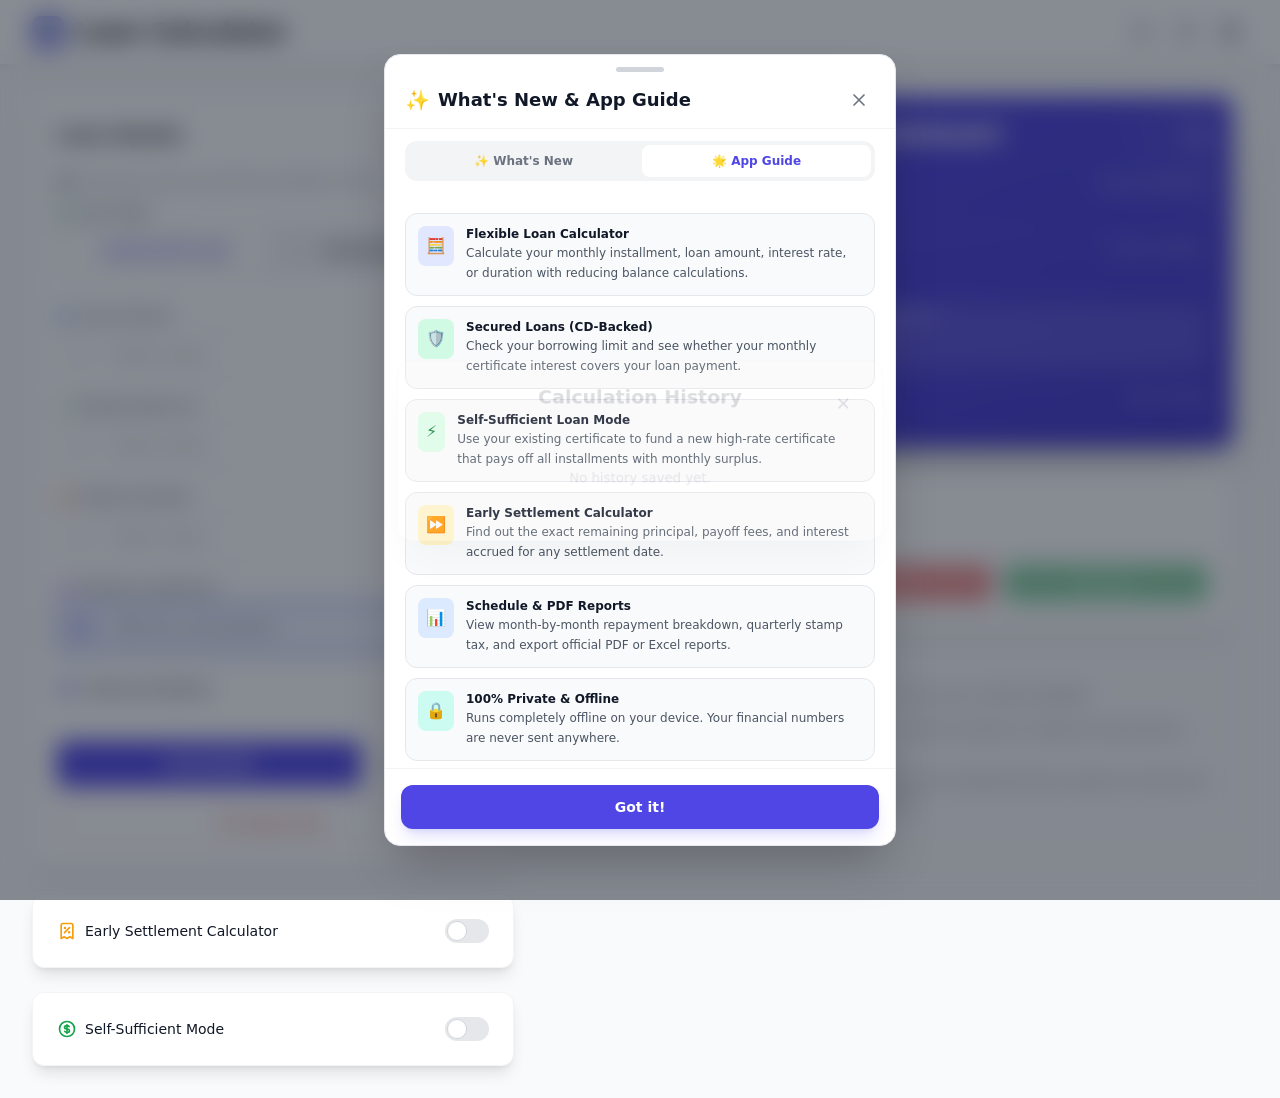
==== index.html @ 5f0f1b76 "Add files via upload" ====
<!DOCTYPE html>
<html lang="en" dir="ltr" class="scroll-smooth">

<head>
    <meta charset="UTF-8">
    <script>
        // Inline script to prevent flash of wrong theme, layout direction, or unwanted scroll restoration
        (function () {
            if ('scrollRestoration' in history) {
                history.scrollRestoration = 'manual';
            }
            window.scrollTo(0, 0);
            window.addEventListener('beforeunload', function () {
                window.scrollTo(0, 0);
            });
            window.addEventListener('pageshow', function () {
                window.scrollTo({ top: 0, left: 0, behavior: 'instant' });
            });

            const savedTheme = localStorage.getItem('theme') || 'system';
            const sysDark = window.matchMedia('(prefers-color-scheme: dark)').matches;
            document.documentElement.setAttribute('data-theme', savedTheme);
            const isDark = savedTheme === 'dark' || (savedTheme === 'system' && sysDark);
            if (isDark) {
                document.documentElement.classList.add('dark');
            } else {
                document.documentElement.classList.remove('dark');
            }
            const savedLang = localStorage.getItem('language') || (navigator.language.startsWith('ar') ? 'ar' : 'en');
            document.documentElement.lang = savedLang;
            document.documentElement.dir = savedLang === 'ar' ? 'rtl' : 'ltr';
        })();
    </script>
    <meta name="viewport"
        content="width=device-width, initial-scale=1.0, maximum-scale=1.0, user-scalable=no, viewport-fit=cover">
    <meta name="description"
        content="Loan Calculator PWA for accurate financial planning. Calculate installments, interest, and generate amortization schedules.">
    <title>Loan Calculator</title>

    <link rel="manifest" href="./manifest.json">
    <link rel="icon" type="image/png" href="./icon.png">
    <link rel="apple-touch-icon" href="./icon.png">

    <meta name="theme-color" content="#f9fafb" id="meta-theme-color">
    <meta name="apple-mobile-web-app-capable" content="yes">
    <meta name="apple-mobile-web-app-status-bar-style" content="black-translucent">
    <meta name="apple-mobile-web-app-title" content="LoanCalc">

    <meta http-equiv="Content-Security-Policy"
        content="default-src 'self'; script-src 'self' 'unsafe-inline'; style-src 'self' 'unsafe-inline'; img-src 'self' data:; connect-src 'self';">

    <!-- XLSX is loaded lazily on first export for faster initial load -->
    <!-- Pre-compiled static Tailwind CSS (48KB vs 407KB runtime) for faster startup & full offline PWA support -->
    <link rel="stylesheet" href="./tailwind.css">
    <link rel="stylesheet" href="./app.css">

    <!-- App scripts -->
    <!-- Translations loaded synchronously so dictionary is available immediately -->
    <script src="./js/translations.js"></script>
    <script>
        // Real-time pre-paint translation: intercepts DOM elements as they are created during HTML streaming parse,
        // localizing them BEFORE the browser can ever layout or paint a single frame. Zero FOUC, zero flash!
        (function () {
            const savedLang = localStorage.getItem('language') || (navigator.language.startsWith('ar') ? 'ar' : 'en');
            if (savedLang === 'ar' && typeof window.txt !== 'undefined' && window.txt.ar) {
                const ar = window.txt.ar;
                function translateNode(el) {
                    if (!el || el.nodeType !== 1) return;
                    const k = el.getAttribute('data-lang-key');
                    if (k && ar[k]) {
                        if (el.id === 'date-label') {
                            el.textContent = ar.bookingDateLabel;
                        } else if (k === 'iosMsg') {
                            const shareIcon = '<svg class="w-5 h-5 inline text-blue-400 mx-1" viewBox="0 0 24 24" fill="none" stroke="currentColor" stroke-width="2"><path stroke-linecap="round" stroke-linejoin="round" d="M4 16v1a3 3 0 003 3h10a3 3 0 003-3v-1m-4-8l-4-4m0 0L8 8m4-4v12" /></svg>';
                            el.innerHTML = (ar.iosInstallBody || '') + ' ' + shareIcon + ' ' + (ar.iosInstallFoot || '');
                        } else if (k === 'scheduleButton') {
                            el.textContent = ar.scheduleButton;
                        } else {
                            el.textContent = ar[k];
                        }
                    }
                    const kt = el.getAttribute('data-lang-title');
                    if (kt && ar[kt]) el.title = ar[kt];
                    const ka = el.getAttribute('data-lang-aria-label');
                    if (ka && ar[ka]) el.setAttribute('aria-label', ar[ka]);
                    const kto = el.getAttribute('data-lang-tooltip');
                    if (kto && ar[kto]) {
                        el.dataset.tooltip = ar[kto];
                        if (!el.hasAttribute('tabindex')) el.setAttribute('tabindex', '0');
                        if (!el.hasAttribute('role')) el.setAttribute('role', 'button');
                    }
                    if (el.tagName === 'INPUT' && el.id) {
                        const isReadOnly = el.hasAttribute('readonly');
                        if (isReadOnly && ar.willBeCalculated) el.placeholder = ar.willBeCalculated;
                        else if (!isReadOnly && ar.inputPlaceholder && !el.placeholder.includes('/')) el.placeholder = ar.inputPlaceholder;
                    }
                }
                function scanAndTranslate(root) {
                    translateNode(root);
                    if (root.querySelectorAll) {
                        const list = root.querySelectorAll('[data-lang-key], [data-lang-title], [data-lang-aria-label], [data-lang-tooltip], input');
                        for (let i = 0; i < list.length; i++) translateNode(list[i]);
                    }
                }
                const observer = new MutationObserver(mutations => {
                    for (let i = 0; i < mutations.length; i++) {
                        const nodes = mutations[i].addedNodes;
                        for (let j = 0; j < nodes.length; j++) {
                            scanAndTranslate(nodes[j]);
                        }
                    }
                });
                observer.observe(document.documentElement, { childList: true, subtree: true });
                window.addEventListener('DOMContentLoaded', () => {
                    observer.disconnect();
                    document.body.classList.add('lang-ready');
                    if (ar.appTitle) document.title = ar.appTitle;
                }, { once: true });
            } else {
                window.addEventListener('DOMContentLoaded', () => {
                    document.body.classList.add('lang-ready');
                }, { once: true });
            }
        })();
    </script>
    <!-- Deferred Core Scripts -->
    <script src="./js/version.js" defer></script>
    <script src="./js/logic.js" defer></script>
    <script src="./js/modals.js" defer></script>
    <script src="./js/chart.js" defer></script>
    <script src="./js/formatters.js" defer></script>
    <script src="./js/ui.js" defer></script>
    <script src="./js/dateinput.js" defer></script>
    <script src="./js/datepicker.js" defer></script>
    <script src="./js/collaterals.js" defer></script>
    <script src="./js/earlysettlement.js" defer></script>
    <script src="./js/selfsufficient.js" defer></script>
    <script src="./js/history.js" defer></script>
    <script src="./js/export.js" defer></script>
    <script src="./js/pwa-install.js" defer></script>
    <script src="./js/app.js" defer></script>
</head>

<body class="flex flex-col min-h-screen preload select-none">

    <button id="install-button"
        class="hidden fixed bottom-6 right-6 z-50 bg-indigo-600 text-white px-5 py-3 rounded-full shadow-xl font-bold flex items-center gap-2 hover:bg-indigo-700 hover:scale-105 transition-all">
        <svg xmlns="http://www.w3.org/2000/svg" width="20" height="20" viewBox="0 0 24 24" fill="none"
            stroke="currentColor" stroke-width="2" stroke-linecap="round" stroke-linejoin="round" aria-hidden="true">
            <path d="M21 15v4a2 2 0 0 1-2 2H5a2 2 0 0 1-2-2v-4" />
            <polyline points="7 10 12 15 17 10" />
            <line x1="12" y1="15" x2="12" y2="3" />
        </svg>
        <span data-lang-key="installApp">Install App</span>
    </button>

    <div id="ios-install-message"
        class="hidden fixed bottom-0 left-0 right-0 bg-gray-900/90 backdrop-blur-md text-white p-4 z-50 text-center border-t border-gray-700">
        <div class="max-w-md mx-auto flex flex-col items-center gap-2">
            <p class="text-sm font-medium" data-lang-key="iosInstallHead">Install this app on your iPhone:</p>
            <p class="text-xs text-gray-300 flex items-center justify-center gap-1" data-lang-key="iosMsg">
                Tap
                <svg class="w-5 h-5 inline text-blue-400" viewBox="0 0 24 24" fill="none" stroke="currentColor"
                    stroke-width="2">
                    <path stroke-linecap="round" stroke-linejoin="round"
                        d="M4 16v1a3 3 0 003 3h10a3 3 0 003-3v-1m-4-8l-4-4m0 0L8 8m4-4v12" />
                </svg>
                then select <strong>"Add to Home Screen"</strong>
            </p>
            <button id="close-ios-msg" class="mt-2 text-xs text-gray-400 underline"
                data-lang-key="closeBtn">Close</button>
        </div>
    </div>

    <div id="nav-placeholder" class="h-16 flex-shrink-0" style="height: calc(4rem + env(safe-area-inset-top));"></div>
    <nav class="bg-white dark:bg-gray-900 shadow-md border-b border-gray-200 dark:border-gray-800 fixed top-0 left-0 right-0 z-40 transition-colors"
        dir="ltr">
        <div class="max-w-7xl mx-auto px-4 sm:px-6 lg:px-8">
            <div class="flex justify-between min-h-16 h-16 items-center">
                <div class="flex items-center gap-3 min-w-0">
                    <img src="./icon.png" alt="Logo" class="w-8 h-8 rounded-lg shadow-sm flex-shrink-0">
                    <span class="font-bold text-gray-900 dark:text-white whitespace-nowrap truncate text-lg md:text-2xl"
                        data-lang-key="appTitle">Loan
                        Calculator</span>
                    <!-- Offline Status Badge -->
                    <span id="offline-badge"
                        class="hidden px-1.5 py-0.5 bg-amber-100 dark:bg-amber-900/50 text-amber-700 dark:text-amber-300 rounded text-xs font-medium flex-shrink-0"
                        data-lang-key="offlineMode">Offline</span>
                </div>
                <div class="flex items-center gap-2 flex-shrink-0">

                    <button id="about-btn" class="btn-icon" title="About App" data-lang-title="aboutBtn"
                        aria-label="About App" data-lang-aria-label="aboutBtn">
                        <svg xmlns="http://www.w3.org/2000/svg" width="20" height="20" viewBox="0 0 24 24" fill="none"
                            stroke="currentColor" stroke-width="2" stroke-linecap="round" stroke-linejoin="round"
                            aria-hidden="true">
                            <circle cx="12" cy="12" r="10" />
                            <line x1="12" y1="16" x2="12" y2="12" />
                            <line x1="12" y1="8" x2="12.01" y2="8" />
                        </svg>
                    </button>

                    <div class="relative" id="theme-menu-wrapper">
                        <button id="theme-toggle" class="btn-icon relative z-20 focus-visible:outline-none focus-visible:ring-2 focus-visible:ring-indigo-500 dark:focus-visible:ring-indigo-400 focus-visible:ring-offset-2 dark:focus-visible:ring-offset-gray-900" title="Change Theme"
                            data-lang-title="themeBtn" aria-label="Change Theme" data-lang-aria-label="themeBtn" aria-haspopup="true" aria-expanded="false" aria-controls="theme-menu">
                            <svg id="icon-sun" class="w-5 h-5 theme-icon" fill="none" stroke="currentColor"
                                viewBox="0 0 24 24" stroke-width="2">
                                <circle cx="12" cy="12" r="5"></circle>
                                <line x1="12" y1="1" x2="12" y2="3"></line>
                                <line x1="12" y1="21" x2="12" y2="23"></line>
                                <line x1="4.22" y1="4.22" x2="5.64" y2="5.64"></line>
                                <line x1="18.36" y1="18.36" x2="19.78" y2="19.78"></line>
                                <line x1="1" y1="12" x2="3" y2="12"></line>
                                <line x1="21" y1="12" x2="23" y2="12"></line>
                                <line x1="4.22" y1="19.78" x2="5.64" y2="18.36"></line>
                                <line x1="18.36" y1="5.64" x2="19.78" y2="4.22"></line>
                            </svg>
                            <svg id="icon-moon" class="w-5 h-5 theme-icon" fill="none" stroke="currentColor"
                                viewBox="0 0 24 24" stroke-width="2">
                                <path d="M21 12.79A9 9 0 1 1 11.21 3 7 7 0 0 0 21 12.79z"></path>
                            </svg>
                            <!-- System Default (Mobile: Smartphone / Desktop: Monitor) -->
                            <svg id="icon-system" class="w-5 h-5 theme-icon" fill="none" stroke="currentColor"
                                viewBox="0 0 24 24" stroke-width="2" stroke-linecap="round" stroke-linejoin="round">
                                <g class="system-icon-mobile">
                                    <rect x="5" y="2" width="14" height="20" rx="2"></rect>
                                    <line x1="12" y1="18" x2="12" y2="18"></line>
                                </g>
                                <g class="system-icon-desktop">
                                    <rect x="2" y="3.5" width="20" height="13.5" rx="2"></rect>
                                    <line x1="8" y1="21" x2="16" y2="21"></line>
                                    <line x1="12" y1="17" x2="12" y2="21"></line>
                                </g>
                            </svg>
                        </button>

                        <div id="theme-menu" role="menu" aria-labelledby="theme-toggle" tabindex="-1"
                            class="absolute top-full end-0 mt-2 w-48 bg-white dark:bg-gray-900 rounded-xl shadow-xl border border-gray-100 dark:border-gray-800 z-50 transform origin-top duration-300 ease-[cubic-bezier(0.23,1,0.32,1)] opacity-0 invisible scale-95 -translate-y-2 pointer-events-none p-1 flex flex-col">
                            <button data-theme-value="light" class="theme-option dropdown-option" role="menuitem" tabindex="-1">
                                <svg class="w-4 h-4 text-orange-500" fill="none" stroke="currentColor"
                                    viewBox="0 0 24 24" stroke-width="2">
                                    <circle cx="12" cy="12" r="5"></circle>
                                    <line x1="12" y1="1" x2="12" y2="3"></line>
                                    <line x1="12" y1="21" x2="12" y2="23"></line>
                                    <line x1="4.22" y1="4.22" x2="5.64" y2="5.64"></line>
                                    <line x1="18.36" y1="18.36" x2="19.78" y2="19.78"></line>
                                    <line x1="1" y1="12" x2="3" y2="12"></line>
                                    <line x1="21" y1="12" x2="23" y2="12"></line>
                                    <line x1="4.22" y1="19.78" x2="5.64" y2="18.36"></line>
                                    <line x1="18.36" y1="5.64" x2="19.78" y2="4.22"></line>
                                </svg>
                                <span data-lang-key="themeLight">Light Mode</span>
                                <svg class="check-icon w-4 h-4 ml-auto text-indigo-600 hidden" fill="none"
                                    stroke="currentColor" viewBox="0 0 24 24">
                                    <path stroke-linecap="round" stroke-linejoin="round" stroke-width="2"
                                        d="M5 13l4 4L19 7"></path>
                                </svg>
                            </button>
                            <button data-theme-value="dark" class="theme-option dropdown-option" role="menuitem" tabindex="-1">
                                <svg class="w-4 h-4 text-indigo-500" fill="none" stroke="currentColor"
                                    viewBox="0 0 24 24" stroke-width="2">
                                    <path d="M21 12.79A9 9 0 1 1 11.21 3 7 7 0 0 0 21 12.79z"></path>
                                </svg>
                                <span data-lang-key="themeDark">Dark Mode</span>
                                <svg class="check-icon w-4 h-4 ml-auto text-indigo-600 hidden" fill="none"
                                    stroke="currentColor" viewBox="0 0 24 24">
                                    <path stroke-linecap="round" stroke-linejoin="round" stroke-width="2"
                                        d="M5 13l4 4L19 7"></path>
                                </svg>
                            </button>
                            <button data-theme-value="system" class="theme-option dropdown-option" role="menuitem" tabindex="-1">
                                <!-- Mobile (< 640px): Smartphone -->
                                <svg class="w-4 h-4 text-emerald-500 dark:text-emerald-400 block sm:hidden" fill="none" stroke="currentColor" viewBox="0 0 24 24"
                                    stroke-width="2" stroke-linecap="round" stroke-linejoin="round">
                                    <rect x="5" y="2" width="14" height="20" rx="2"></rect>
                                    <line x1="12" y1="18" x2="12" y2="18"></line>
                                </svg>
                                <!-- Desktop (>= 640px): Desktop Monitor -->
                                <svg class="w-4 h-4 text-emerald-500 dark:text-emerald-400 hidden sm:block" fill="none" stroke="currentColor" viewBox="0 0 24 24"
                                    stroke-width="2" stroke-linecap="round" stroke-linejoin="round">
                                    <rect x="2" y="3.5" width="20" height="13.5" rx="2"></rect>
                                    <line x1="8" y1="21" x2="16" y2="21"></line>
                                    <line x1="12" y1="17" x2="12" y2="21"></line>
                                </svg>
                                <span data-lang-key="themeSystem">System Default</span>
                                <svg class="check-icon w-4 h-4 ml-auto text-indigo-600 hidden" fill="none"
                                    stroke="currentColor" viewBox="0 0 24 24">
                                    <path stroke-linecap="round" stroke-linejoin="round" stroke-width="2"
                                        d="M5 13l4 4L19 7"></path>
                                </svg>
                            </button>
                        </div>
                    </div>

                    <div class="relative" id="lang-menu-wrapper">
                        <button id="lang-toggle" class="btn-icon relative z-20 focus-visible:outline-none focus-visible:ring-2 focus-visible:ring-indigo-500 dark:focus-visible:ring-indigo-400 focus-visible:ring-offset-2 dark:focus-visible:ring-offset-gray-900" title="Language"
                            data-lang-title="langBtn" aria-label="Language" data-lang-aria-label="langBtn" aria-haspopup="true" aria-expanded="false" aria-controls="lang-menu">
                            <svg class="w-5 h-5" fill="none" stroke="currentColor" viewBox="0 0 24 24" stroke-width="2">
                                <circle cx="12" cy="12" r="10"></circle>
                                <path
                                    d="M2 12h20M12 2a15.3 15.3 0 0 1 4 10 15.3 15.3 0 0 1-4 10 15.3 15.3 0 0 1-4-10 15.3 15.3 0 0 1 4-10z">
                                </path>
                            </svg>
                        </button>

                        <div id="lang-menu" role="menu" aria-labelledby="lang-toggle" tabindex="-1"
                            class="absolute top-full end-0 mt-2 w-40 bg-white dark:bg-gray-900 rounded-xl shadow-xl border border-gray-100 dark:border-gray-800 z-50 transform origin-top duration-300 ease-[cubic-bezier(0.23,1,0.32,1)] opacity-0 invisible scale-95 -translate-y-2 pointer-events-none p-1 flex flex-col">
                            <button data-lang-value="en" class="lang-option dropdown-option" role="menuitem" tabindex="-1">
                                <span
                                    class="text-xs font-bold text-blue-600 bg-blue-100 dark:bg-blue-900/30 dark:text-blue-400 px-1.5 py-0.5 rounded">EN</span>
                                <span>English</span>
                                <svg class="check-icon w-4 h-4 ml-auto text-indigo-600 hidden" fill="none"
                                    stroke="currentColor" viewBox="0 0 24 24">
                                    <path stroke-linecap="round" stroke-linejoin="round" stroke-width="2"
                                        d="M5 13l4 4L19 7"></path>
                                </svg>
                            </button>
                            <button data-lang-value="ar" class="lang-option dropdown-option" role="menuitem" tabindex="-1">
                                <span
                                    class="text-xs font-bold text-green-600 bg-green-100 dark:bg-green-900/30 dark:text-green-400 px-1.5 py-0.5 rounded">AR</span>
                                <span>العربية</span>
                                <svg class="check-icon w-4 h-4 ml-auto text-indigo-600 hidden" fill="none"
                                    stroke="currentColor" viewBox="0 0 24 24">
                                    <path stroke-linecap="round" stroke-linejoin="round" stroke-width="2"
                                        d="M5 13l4 4L19 7"></path>
                                </svg>
                            </button>
                        </div>
                    </div>
                </div>
            </div>
        </div>
    </nav>

    <div id="message-box" role="status" aria-live="polite"
        class="fixed top-24 left-0 right-0 mx-auto w-fit max-w-[90vw] z-[100] px-6 py-3 rounded-lg text-white font-medium shadow-2xl text-sm text-center transition duration-300 ease-out transform hidden opacity-0 -translate-y-3">
    </div>

    <main class="flex-grow max-w-7xl mx-auto px-2.5 sm:px-6 lg:px-8 py-6 sm:py-8 w-full pb-24">
        <form id="loan-form" onsubmit="return false;" class="lg:grid lg:grid-cols-12 lg:gap-8 items-start">
            <div id="input-section" class="lg:col-span-5 space-y-6">
                <div
                    class="bg-white dark:bg-gray-900 p-3.5 sm:p-6 rounded-xl shadow-lg hover-card border border-gray-100 dark:border-gray-800 transition-colors">
                    <h2 class="text-lg font-semibold text-gray-800 dark:text-gray-100 mb-4 border-b border-gray-100 dark:border-gray-800 pb-2"
                        data-lang-key="inputSectionTitle">Loan Details</h2>

                    <div class="space-y-4">
                        <!-- Radio Button Hint -->
                        <p class="text-xs text-gray-500 dark:text-gray-400 flex items-center gap-1.5 -mb-1">
                            <svg class="w-3.5 h-3.5 flex-shrink-0" viewBox="0 0 24 24" fill="currentColor">
                                <path
                                    d="M12 2C6.48 2 2 6.48 2 12s4.48 10 10 10 10-4.48 10-10S17.52 2 12 2zm1 15h-2v-6h2v6zm0-8h-2V7h2v2z" />
                            </svg>
                            <span data-lang-key="radioHint">Choose the value you want the calculator to solve</span>
                        </p>

                        <!-- Loan Type Selector -->
                        <div class="mb-3">
                            <label class="field-label mb-1.5">
                                <svg class="w-4 h-4 text-green-600 dark:text-green-400" fill="none" stroke="currentColor" viewBox="0 0 24 24">
                                    <path stroke-linecap="round" stroke-linejoin="round" stroke-width="2" d="M9 12l2 2 4-4m5.618-4.016A11.955 11.955 0 0112 2.944a11.955 11.955 0 01-8.618 3.04A12.02 12.02 0 003 9c0 5.591 3.824 10.29 9 11.622 5.176-1.332 9-6.03 9-11.622 0-1.042-.133-2.052-.382-3.016z" />
                                </svg>
                                <span data-lang-key="loanTypeLabel">Loan Type</span>
                            </label>
                            <div class="grid grid-cols-2 gap-1 p-1 bg-gray-100 dark:bg-gray-800/80 rounded-lg border border-gray-200 dark:border-gray-700">
                                <button type="button" id="loan-type-unsecured-btn" class="loan-type-btn py-2 px-3 rounded-md text-xs sm:text-sm font-semibold transition-all shadow-sm bg-white dark:bg-gray-700 text-indigo-600 dark:text-indigo-300" data-type="unsecured">
                                    <span data-lang-key="loanTypeUnsecured">Unsecured Loan</span>
                                </button>
                                <button type="button" id="loan-type-secured-btn" class="loan-type-btn py-2 px-3 rounded-md text-xs sm:text-sm font-semibold transition-all text-gray-600 dark:text-gray-400 hover:text-gray-900 dark:hover:text-white" data-type="secured">
                                    <span data-lang-key="loanTypeSecured">Secured Loan</span>
                                </button>
                            </div>
                        </div>

                        <!-- Dynamic Collateral Details Section (Shown when Secured Loan is active) -->
                        <div id="collateral-section" class="overflow-hidden transition-all duration-300 max-h-0 opacity-0 mb-3">
                            <div class="p-2.5 sm:p-3.5 bg-indigo-50/60 dark:bg-indigo-950/30 rounded-xl border border-indigo-100 dark:border-indigo-900/50 space-y-3">
                                <div class="flex items-center justify-between gap-2">
                                    <div class="flex items-center gap-1.5 min-w-0">
                                        <svg class="w-4 h-4 text-indigo-600 dark:text-indigo-400 flex-shrink-0" fill="none" stroke="currentColor" viewBox="0 0 24 24">
                                            <path stroke-linecap="round" stroke-linejoin="round" stroke-width="2" d="M19 11H5m14 0a2 2 0 012 2v6a2 2 0 01-2 2H5a2 2 0 01-2-2v-6a2 2 0 012-2m14 0V9a2 2 0 00-2-2M5 11V9a2 2 0 012-2m0 0V5a2 2 0 012-2h6a2 2 0 012 2v2M7 7h10" />
                                        </svg>
                                        <span class="text-xs font-bold text-indigo-900 dark:text-indigo-200 whitespace-nowrap" data-lang-key="collateralDetailsTitle">Collateral Details</span>
                                    </div>
                                    <div class="flex items-center gap-1 flex-shrink-0">
                                        <button type="button" id="clear-collateral-btn" class="flex items-center gap-1 text-[11px] sm:text-xs font-semibold text-gray-500 hover:text-red-500 dark:text-gray-400 dark:hover:text-red-400 py-1 px-1.5 sm:px-2 rounded-lg hover:bg-gray-100 dark:hover:bg-gray-800 transition-colors whitespace-nowrap" title="Clear all collateral" aria-label="Clear all collateral">
                                            <svg class="w-3.5 h-3.5 flex-shrink-0" fill="none" stroke="currentColor" viewBox="0 0 24 24"><path stroke-linecap="round" stroke-linejoin="round" stroke-width="2" d="M19 7l-.867 12.142A2 2 0 0116.138 21H7.862a2 2 0 01-1.995-1.858L5 7m5 4v6m4-6v6m1-10V4a1 1 0 00-1-1h-4a1 1 0 00-1 1v3M4 7h16" /></svg>
                                            <span data-lang-key="clearAllBtn" class="hidden sm:inline">Clear All</span>
                                        </button>
                                        <button type="button" id="add-collateral-btn" class="flex items-center gap-1 text-[11px] sm:text-xs font-semibold text-indigo-600 dark:text-indigo-400 hover:text-indigo-800 dark:hover:text-indigo-200 py-1 px-2 sm:px-2.5 rounded-lg bg-indigo-100/70 hover:bg-indigo-200/80 dark:bg-indigo-900/60 dark:hover:bg-indigo-900 transition-colors whitespace-nowrap">
                                            <svg class="w-3.5 h-3.5 flex-shrink-0" fill="none" stroke="currentColor" viewBox="0 0 24 24">
                                                <path stroke-linecap="round" stroke-linejoin="round" stroke-width="2" d="M12 4v16m8-8H4" />
                                            </svg>
                                            <span data-lang-key="addCollateralBtn">Add Collateral</span>
                                        </button>
                                    </div>
                                </div>

                                <!-- Column Headers & List Wrapper -->
                                <div>
                                    <div id="collateral-headers-row" class="hidden">
                                        <div id="col-header-num" data-lang-key="colHeaderNum">#</div>
                                        <div id="col-header-nominal" data-lang-key="colHeaderNominal">Nominal</div>
                                        <div id="col-header-redemption" data-lang-key="colHeaderRedemption">Redemption</div>
                                        <div id="col-header-rate" data-lang-key="colHeaderRate">Rate %</div>
                                    </div>

                                    <div id="collaterals-list" class="space-y-1.5 sm:space-y-2 mt-1">
                                        <!-- Collateral rows dynamically rendered -->
                                    </div>

                                    <!-- Collateral ARIA Live Region for Screen-Reader Announcements -->
                                    <div id="collateral-live-region" class="sr-only" role="status" aria-live="polite" aria-atomic="true"></div>
                                </div>

                                <div class="pt-2 border-t border-indigo-200/60 dark:border-indigo-800/60 grid grid-cols-3 gap-1.5 sm:gap-2 text-center text-xs">
                                    <div class="bg-white/70 dark:bg-gray-900/50 p-1.5 rounded-lg flex flex-col justify-between min-h-[48px] min-w-0 overflow-hidden">
                                        <span class="block text-[10px] leading-tight text-gray-500 dark:text-gray-400 break-words" data-lang-key="totalCollateralLabel">Total Collateral</span>
                                        <span id="summary-total-collateral" class="font-bold text-gray-800 dark:text-gray-200 select-text truncate tracking-tight text-[11px] sm:text-xs">-</span>
                                    </div>
                                    <div class="bg-white/70 dark:bg-gray-900/50 p-1.5 rounded-lg flex flex-col justify-between min-h-[48px] min-w-0">
                                        <div class="flex items-center justify-center gap-1">
                                            <span class="block text-[10px] leading-tight text-gray-500 dark:text-gray-400 break-words" data-lang-key="maxLoanAllowedLabel">Max Loan</span>
                                            <span class="info-icon text-[9px]" tabindex="0" role="button" aria-label="Max loan info" style="width: 0.85rem; height: 0.85rem; min-width: 0.85rem; min-height: 0.85rem; line-height: 0.85rem; cursor: help; background: rgba(99, 102, 241, 0.2); color: #6366f1;" data-lang-tooltip="maxLoanAllowedTooltip" data-tooltip="Maximum Loan Limit: By banking regulations, maximum loan amount is 90% of certificate nominal value or its redemption value, whichever is lower, up to a maximum of 100,000,000.">ℹ</span>
                                        </div>
                                        <span id="summary-max-loan" class="font-bold text-indigo-600 dark:text-indigo-400 select-text truncate tracking-tight text-[11px] sm:text-xs">-</span>
                                    </div>
                                    <div class="bg-white/70 dark:bg-gray-900/50 p-1.5 rounded-lg flex flex-col justify-between min-h-[48px] min-w-0">
                                        <div class="flex items-center justify-center gap-1">
                                            <span class="block text-[10px] leading-tight text-gray-500 dark:text-gray-400 break-words" data-lang-key="minLoanRateLabel">Min Rate</span>
                                            <span class="info-icon tooltip-end text-[9px]" tabindex="0" role="button" aria-label="Min rate info" style="width: 0.85rem; height: 0.85rem; min-width: 0.85rem; min-height: 0.85rem; line-height: 0.85rem; cursor: help; background: rgba(99, 102, 241, 0.2); color: #6366f1;" data-lang-tooltip="minLoanRateTooltip" data-tooltip="Minimum Loan Rate: By banking regulations, loan interest must be at least 2% higher than your highest collateral CD rate.">ℹ</span>
                                        </div>
                                        <span id="summary-min-rate" class="font-bold text-indigo-600 dark:text-indigo-400 select-text truncate tracking-tight text-[11px] sm:text-xs">-</span>
                                    </div>
                                </div>

                                <!-- Net Cashflow Comparison (CDs Return vs. Loan Installment) -->
                                <div id="collateral-cashflow-card" class="hidden overflow-hidden p-2.5 bg-gradient-to-r from-indigo-900/10 via-emerald-900/10 to-indigo-900/10 dark:from-indigo-950/40 dark:via-emerald-950/30 dark:to-indigo-950/40 rounded-xl border border-indigo-200/80 dark:border-indigo-800/80 transition-all duration-300">
                                    <div class="flex items-center justify-between gap-2 mb-2 pb-1.5 border-b border-indigo-200/60 dark:border-indigo-800/60">
                                        <div class="flex items-center gap-1.5 min-w-0">
                                            <svg class="w-3.5 h-3.5 text-indigo-600 dark:text-indigo-400 flex-shrink-0" fill="none" stroke="currentColor" viewBox="0 0 24 24">
                                                <path stroke-linecap="round" stroke-linejoin="round" stroke-width="2" d="M7 12l3-3 3 3 4-4M8 21l4-4 4 4M3 4h18M4 4h16v12a1 1 0 01-1 1H5a1 1 0 01-1-1V4z" />
                                            </svg>
                                            <span class="text-[11px] font-bold text-gray-800 dark:text-gray-200 truncate" data-lang-key="netCashflowLabel">Net Cashflow</span>
                                        </div>
                                        <span id="cashflow-badge" class="text-[10px] font-bold px-2 py-0.5 rounded-full whitespace-nowrap bg-emerald-100 text-emerald-800 dark:bg-emerald-900/60 dark:text-emerald-300">
                                            Surplus
                                        </span>
                                    </div>

                                    <div class="grid grid-cols-3 gap-1.5 text-center text-xs">
                                        <div class="bg-white/70 dark:bg-gray-900/50 p-1.5 rounded-lg flex flex-col justify-between min-h-[44px]">
                                            <span class="block text-[9px] sm:text-[10px] leading-tight text-gray-500 dark:text-gray-400 break-words" data-lang-key="cdMonthlyReturnLabel">Monthly CD Returns</span>
                                            <span id="cashflow-cd-return" class="font-bold text-emerald-600 dark:text-emerald-400 text-xs sm:text-sm select-text">+0.00</span>
                                        </div>
                                        <div class="bg-white/70 dark:bg-gray-900/50 p-1.5 rounded-lg flex flex-col justify-between min-h-[44px]">
                                            <span class="block text-[9px] sm:text-[10px] leading-tight text-gray-500 dark:text-gray-400 break-words" data-lang-key="loanInstallmentMonthlyLabel">Monthly Installment</span>
                                            <span id="cashflow-loan-inst" class="font-bold text-indigo-600 dark:text-indigo-400 text-xs sm:text-sm select-text">-0.00</span>
                                        </div>
                                        <div id="cashflow-diff-box" class="bg-emerald-50/80 dark:bg-emerald-950/50 border border-emerald-200 dark:border-emerald-800 p-1.5 rounded-lg flex flex-col justify-between min-h-[44px]">
                                            <span class="block text-[9px] sm:text-[10px] leading-tight text-gray-600 dark:text-gray-300 font-medium break-words" data-lang-key="netCashflowLabel">Net Difference</span>
                                            <span id="cashflow-net-diff" class="font-black text-emerald-700 dark:text-emerald-300 text-xs sm:text-sm select-text">+0.00</span>
                                        </div>
                                    </div>
                                    <p id="cashflow-explain" class="text-[10px] text-gray-500 dark:text-gray-400 text-center mt-1.5 leading-snug"></p>

                                    <!-- Reference Self-Covering Loan Amount (Option A) -->
                                    <div id="cashflow-self-covering-row" class="hidden mt-2 pt-2 border-t border-indigo-200/60 dark:border-indigo-800/60 flex items-center justify-between gap-2">
                                        <div class="flex items-center gap-1.5 min-w-0">
                                            <span class="text-xs flex-shrink-0">⚖️</span>
                                            <div class="min-w-0">
                                                <span class="text-[10px] text-gray-500 dark:text-gray-400 block leading-tight truncate" data-lang-key="selfCoveringLoanLabel">100% Self-Covering Loan</span>
                                                <span id="cashflow-self-covering-amount" class="font-bold text-gray-900 dark:text-white text-xs sm:text-sm select-text">-</span>
                                            </div>
                                        </div>
                                        <button type="button" id="apply-self-covering-btn" class="flex-shrink-0 text-[11px] font-semibold text-indigo-600 dark:text-indigo-400 hover:text-indigo-800 dark:hover:text-indigo-200 py-1 px-2.5 rounded-lg bg-indigo-100/70 hover:bg-indigo-200/80 dark:bg-indigo-900/60 dark:hover:bg-indigo-900 transition-colors whitespace-nowrap" data-lang-key="applyLoanAmountBtn">
                                            Use Value
                                        </button>
                                    </div>
                                </div>
                            </div>
                        </div>

                        <div>
                            <label class="field-label">
                                <svg class="w-4 h-4 text-blue-500" fill="none" stroke="currentColor"
                                    viewBox="0 0 24 24">
                                    <path stroke-linecap="round" stroke-linejoin="round" stroke-width="2"
                                        d="M12 8c-1.657 0-3 .895-3 2s1.343 2 3 2 3 .895 3 2-1.343 2-3 2m0-8c1.11 0 2.08.402 2.599 1M12 8V7m0 1v8m0 0v1m0-1c-1.11 0-2.08-.402-2.599-1M21 12a9 9 0 11-18 0 9 9 0 0118 0z" />
                                </svg>
                                <span data-lang-key="loanAmountLabel">Loan Amount</span>
                            </label>
                            <div class="input-group" id="group-amount">
                                <div class="radio-cell">
                                    <input type="radio" name="calc-target" value="amount" title="Calculate this field"
                                        aria-label="Calculate Loan Amount" data-lang-aria-label="calcLoanAmount">
                                </div>
                                <input type="text" inputmode="decimal" id="loan-amount" data-key="amount"
                                    class="text-input select-text" placeholder="Enter value" autocomplete="off" autocorrect="off"
                                    autocapitalize="off" spellcheck="false">
                            </div>
                            <!-- Option C: Quick-Fill Helper Chip -->
                            <div id="self-covering-chip-container" class="hidden mt-1.5 flex items-center justify-start">
                                <button type="button" id="self-covering-chip" class="inline-flex items-center gap-1 py-0.5 px-2 rounded-full bg-emerald-50 dark:bg-emerald-950/60 border border-emerald-200 dark:border-emerald-800/70 text-emerald-700 dark:text-emerald-300 hover:bg-emerald-100 dark:hover:bg-emerald-900/80 transition-colors text-[10px] font-medium cursor-pointer" title="Click to apply 100% covered loan amount">
                                    <span>💡</span>
                                    <span data-lang-key="selfCoveringChipLabel">100% covered by CDs:</span>
                                    <span id="self-covering-chip-val" class="font-bold">-</span>
                                </button>
                            </div>
                            <p class="error-text hidden" id="error-amount" role="alert" aria-live="polite" data-lang-key="invalidAmount">Please enter a valid amount.</p>
                            <p class="text-xs text-amber-600 dark:text-amber-400 mt-1 hidden flex items-center gap-1 font-medium" id="warning-loan-amount">
                                <svg class="w-3.5 h-3.5 flex-shrink-0" fill="currentColor" viewBox="0 0 20 20"><path fill-rule="evenodd" d="M8.257 3.099c.765-1.36 2.722-1.36 3.486 0l5.58 9.92c.75 1.334-.213 2.98-1.742 2.98H4.42c-1.53 0-2.493-1.646-1.743-2.98l5.58-9.92zM11 13a1 1 0 11-2 0 1 1 0 012 0zm-1-8a1 1 0 00-1 1v3a1 1 0 002 0V6a1 1 0 00-1-1z" clip-rule="evenodd"/></svg>
                                <span class="warning-text"></span>
                            </p>
                        </div>

                        <div>
                            <label class="field-label">
                                <svg class="w-4 h-4 text-green-500" fill="none" stroke="currentColor"
                                    viewBox="0 0 24 24">
                                    <path stroke-linecap="round" stroke-linejoin="round" stroke-width="2"
                                        d="M13 7h8m0 0v8m0-8l-8 8-4-4-6 6" />
                                </svg>
                                <span data-lang-key="interestRateLabel">Interest Rate (%)</span>
                            </label>
                            <div class="input-group" id="group-rate">
                                <div class="radio-cell">
                                    <input type="radio" name="calc-target" value="rate" title="Calculate this field"
                                        aria-label="Calculate Interest Rate" data-lang-aria-label="calcInterestRate">
                                </div>
                                <input type="text" inputmode="decimal" id="interest-rate" data-key="rate"
                                    class="text-input select-text" placeholder="Enter value" autocomplete="off" autocorrect="off"
                                    autocapitalize="off" spellcheck="false">
                            </div>
                            <p class="error-text hidden" id="error-rate" role="alert" aria-live="polite" data-lang-key="invalidRate">Please enter a valid rate.</p>
                            <p class="text-xs text-amber-600 dark:text-amber-400 mt-1 hidden flex items-center gap-1 font-medium" id="warning-loan-rate">
                                <svg class="w-3.5 h-3.5 flex-shrink-0" fill="currentColor" viewBox="0 0 20 20"><path fill-rule="evenodd" d="M8.257 3.099c.765-1.36 2.722-1.36 3.486 0l5.58 9.92c.75 1.334-.213 2.98-1.742 2.98H4.42c-1.53 0-2.493-1.646-1.743-2.98l5.58-9.92zM11 13a1 1 0 11-2 0 1 1 0 012 0zm-1-8a1 1 0 00-1 1v3a1 1 0 002 0V6a1 1 0 00-1-1z" clip-rule="evenodd"/></svg>
                                <span class="warning-text"></span>
                            </p>
                        </div>

                        <div id="frequency-container" class="hidden">
                            <label class="field-label">
                                <svg class="w-4 h-4 text-teal-500" fill="none" stroke="currentColor"
                                    viewBox="0 0 24 24">
                                    <path stroke-linecap="round" stroke-linejoin="round" stroke-width="2"
                                        d="M4 4v5h.582m15.356 2A8.001 8.001 0 004.582 9m0 0H9m11 11v-5h-.581m0 0a8.003 8.003 0 01-15.357-2m15.357 2H15" />
                                </svg>
                                <span data-lang-key="frequencyLabel">Installment Frequency</span>
                            </label>
                            <div class="input-group" style="position: relative;">
                                <!-- Hidden native select for value syncing -->
                                <select id="installment-freq" style="display:none;">
                                    <option value="1">Monthly</option>
                                    <option value="3">Quarterly</option>
                                </select>
                                <!-- Custom dropdown trigger -->
                                <button type="button" id="freq-trigger" class="text-input select-text focus-visible:outline-none focus-visible:ring-2 focus-visible:ring-indigo-500 dark:focus-visible:ring-indigo-400 focus-visible:ring-offset-1 dark:focus-visible:ring-offset-gray-900 rounded-lg"
                                    aria-expanded="false" aria-haspopup="listbox" aria-controls="freq-dropdown"
                                    style="cursor:pointer; display:flex; align-items:center; justify-content:space-between; width:100%; text-align:start; gap:8px;">
                                    <span id="freq-trigger-text" data-lang-key="freqMonthly">Monthly</span>
                                    <svg class="w-4 h-4 opacity-60 flex-shrink-0 transition-transform duration-200" id="freq-chevron"
                                        fill="none" stroke="currentColor" viewBox="0 0 24 24" aria-hidden="true">
                                        <path stroke-linecap="round" stroke-linejoin="round" stroke-width="2" d="M19 9l-7 7-7-7" />
                                    </svg>
                                </button>
                                <!-- Custom dropdown panel -->
                                <div id="freq-dropdown" role="listbox" aria-labelledby="frequencyLabel" tabindex="-1"
                                    class="absolute left-0 right-0 top-full mt-1.5 z-50 rounded-xl overflow-hidden shadow-xl border border-gray-100 dark:border-gray-800 bg-white dark:bg-gray-900 transform origin-top duration-200 ease-[cubic-bezier(0.23,1,0.32,1)] opacity-0 invisible scale-95 -translate-y-2 pointer-events-none">
                                    <div class="freq-option" data-value="1" role="option" tabindex="-1" aria-selected="true"
                                        style="padding:12px 16px; cursor:pointer; display:flex; align-items:center; justify-content:space-between;
                                                transition: background 0.15s ease; border-bottom: 1px solid var(--border-color, #e5e7eb);">
                                        <span class="freq-option-label" data-lang-key="freqMonthly" style="font-weight:500;">Monthly</span>
                                        <span class="freq-check" style="width:20px; height:20px; border-radius:50%;
                                              border: 2px solid var(--primary-color, #6366f1); display:flex; align-items:center; justify-content:center;">
                                            <span style="width:10px; height:10px; border-radius:50%; background:var(--primary-color, #6366f1);"></span>
                                        </span>
                                    </div>
                                    <div class="freq-option" data-value="3" role="option" tabindex="-1" aria-selected="false"
                                        style="padding:12px 16px; cursor:pointer; display:flex; align-items:center; justify-content:space-between;
                                                transition: background 0.15s ease;">
                                        <span class="freq-option-label" data-lang-key="freqQuarterly" style="font-weight:500;">Quarterly</span>
                                        <span class="freq-check" style="width:20px; height:20px; border-radius:50%;
                                              border: 2px solid #d1d5db; display:flex; align-items:center; justify-content:center;">
                                            <span style="width:10px; height:10px; border-radius:50%; background:transparent;"></span>
                                        </span>
                                    </div>
                                </div>
                            </div>
                        </div>

                        <div>
                            <label class="field-label">
                                <svg class="w-4 h-4 text-orange-500" fill="none" stroke="currentColor"
                                    viewBox="0 0 24 24">
                                    <path stroke-linecap="round" stroke-linejoin="round" stroke-width="2"
                                        d="M12 8v4l3 3m6-3a9 9 0 11-18 0 9 9 0 0118 0z" />
                                </svg>
                                <span data-lang-key="loanPeriodLabel">Period (months)</span>
                            </label>
                            <div class="input-group" id="group-period">
                                <div class="radio-cell">
                                    <input type="radio" name="calc-target" value="period" title="Calculate this field"
                                        aria-label="Calculate Period" data-lang-aria-label="calcPeriod">
                                </div>
                                <input type="text" inputmode="numeric" pattern="[0-9]*" id="loan-period"
                                    data-key="period" class="text-input select-text" placeholder="Enter value" autocomplete="off"
                                    autocorrect="off" autocapitalize="off" spellcheck="false">
                            </div>
                            <p class="error-text hidden" id="error-period" role="alert" aria-live="polite" data-lang-key="invalidPeriod">Please enter a valid period.</p>
                        </div>

                        <div>
                            <label class="field-label">
                                <svg class="w-4 h-4 text-purple-500" fill="none" stroke="currentColor"
                                    viewBox="0 0 24 24">
                                    <path stroke-linecap="round" stroke-linejoin="round" stroke-width="2"
                                        d="M17 9V7a2 2 0 00-2-2H5a2 2 0 00-2 2v6a2 2 0 002 2h2m2 4h10a2 2 0 002-2v-6a2 2 0 00-2-2H9a2 2 0 00-2 2v6a2 2 0 002 2zm7-5a2 2 0 11-4 0 2 2 0 014 0z" />
                                </svg>
                                <span data-lang-key="monthlyInstallmentLabel">Monthly Installment</span>
                            </label>
                            <div class="input-group active-target" id="group-installment">
                                <div class="radio-cell">
                                    <input type="radio" name="calc-target" value="installment" checked
                                        title="Calculate this field" aria-label="Calculate Monthly Installment" data-lang-aria-label="calcInstallment">
                                </div>
                                <input type="text" inputmode="decimal" id="monthly-installment" data-key="installment"
                                    class="text-input select-text" readonly placeholder="Will be calculated" autocomplete="off">
                            </div>
                            <p class="error-text hidden" id="error-installment" role="alert" aria-live="polite" data-lang-key="invalidValue">Invalid value.</p>
                        </div>

                        <div class="pt-2">
                            <label for="advanced-toggle"
                                class="flex items-center cursor-pointer justify-between w-full">
                                <span
                                    class="flex items-center gap-2 text-sm font-medium text-gray-900 dark:text-gray-100">
                                    <svg class="w-5 h-5 text-indigo-500" fill="none" stroke="currentColor"
                                        viewBox="0 0 24 24">
                                        <path stroke-linecap="round" stroke-linejoin="round" stroke-width="2"
                                            d="M10.325 4.317c.426-1.756 2.924-1.756 3.35 0a1.724 1.724 0 002.573 1.066c1.543-.94 3.31.826 2.37 2.37a1.724 1.724 0 001.065 2.572c1.756.426 1.756 2.924 0 3.35a1.724 1.724 0 00-1.066 2.573c.94 1.543-.826 3.31-2.37 2.37a1.724 1.724 0 00-2.572 1.065c-.426 1.756-2.924 1.756-3.35 0a1.724 1.724 0 00-2.573-1.066c-1.543.94-3.31-.826-2.37-2.37a1.724 1.724 0 00-1.065-2.572c-1.756-.426-1.756-2.924 0-3.35a1.724 1.724 0 001.066-2.573c-.94-1.543.826-3.31 2.37-2.37.996.608 2.296.07 2.572-1.065z">
                                        </path>
                                        <path stroke-linecap="round" stroke-linejoin="round" stroke-width="2"
                                            d="M15 12a3 3 0 11-6 0 3 3 0 016 0z">
                                        </path>
                                    </svg>
                                    <span data-lang-key="advancedToggle">Advanced Options</span>
                                </span>
                                <div class="relative">
                                    <input type="checkbox" id="advanced-toggle" class="sr-only peer">
                                    <div
                                        class="w-11 h-6 bg-gray-200 peer-focus:outline-none rounded-full peer dark:bg-gray-700 peer-checked:after:translate-x-full peer-checked:after:border-white after:content-[''] after:absolute after:top-[2px] after:left-[2px] after:bg-white after:border-gray-300 after:border after:rounded-full after:h-5 after:w-5 after:transition-all peer-checked:bg-purple-600">
                                    </div>
                                </div>
                            </label>
                        </div>

                        <div id="advanced-section"
                            class="overflow-hidden transition-all duration-300 max-h-0 opacity-0 origin-top">

                            <div class="grid grid-cols-1 md:grid-cols-2 gap-4 mb-4">
                                <div>
                                    <label class="block text-sm font-medium text-gray-700 dark:text-gray-400 mb-1"
                                        id="date-label" for="start-date-display" data-lang-key="startDateLabel">Start
                                        Date</label>
                                    <div class="input-group relative">
                                        <input type="text" inputmode="numeric" id="start-date-display"
                                            class="text-input select-text z-10 autofit-input tracking-tight" data-autofit="true" data-autofit-max="14" data-autofit-min="10" placeholder="DD/MM/YYYY" maxlength="10"
                                            autocomplete="off">
                                        <button type="button" id="start-date-picker-btn"
                                            class="absolute end-1 top-1 bottom-1 w-8 flex items-center justify-center cursor-pointer hover:bg-gray-100 dark:hover:bg-gray-700 rounded-md z-20 transition-colors"
                                            aria-label="Open date picker">
                                            <svg xmlns="http://www.w3.org/2000/svg" width="18" height="18" fill="none"
                                                viewBox="0 0 24 24" stroke="currentColor"
                                                class="text-gray-400 pointer-events-none" aria-hidden="true">
                                                <path stroke-linecap="round" stroke-linejoin="round" stroke-width="2"
                                                    d="M8 7V3m8 4V3m-9 8h10M5 21h14a2 2 0 002-2V7a2 2 0 00-2-2H5a2 2 0 00-2 2v12a2 2 0 002 2z" />
                                            </svg>
                                            <input type="date" id="start-date-native"
                                                class="absolute inset-0 opacity-0 w-full h-full pointer-events-none"
                                                tabindex="-1" aria-hidden="true">
                                        </button>
                                    </div>
                                    <p class="text-xs text-purple-600 mt-1 hidden" id="first-payment-hint"></p>
                                </div>

                                <div id="first-payment-container">
                                    <label class="block text-sm font-medium text-gray-700 dark:text-gray-400 mb-1"
                                        for="first-inst-date-display" data-lang-key="firstInstLabel">First Payment
                                        Date</label>
                                    <div class="input-group relative">
                                        <input type="text" inputmode="numeric" id="first-inst-date-display"
                                            class="text-input select-text z-10 autofit-input tracking-tight" data-autofit="true" data-autofit-max="14" data-autofit-min="10" placeholder="DD/MM/YYYY" maxlength="10"
                                            autocomplete="off">
                                        <button type="button" id="first-inst-date-picker-btn"
                                            class="absolute end-1 top-1 bottom-1 w-8 flex items-center justify-center cursor-pointer hover:bg-gray-100 dark:hover:bg-gray-700 rounded-md z-20 transition-colors"
                                            aria-label="Open date picker">
                                            <svg xmlns="http://www.w3.org/2000/svg" width="18" height="18" fill="none"
                                                viewBox="0 0 24 24" stroke="currentColor"
                                                class="text-gray-400 pointer-events-none" aria-hidden="true">
                                                <path stroke-linecap="round" stroke-linejoin="round" stroke-width="2"
                                                    d="M8 7V3m8 4V3m-9 8h10M5 21h14a2 2 0 002-2V7a2 2 0 00-2-2H5a2 2 0 00-2 2v12a2 2 0 002 2z" />
                                            </svg>
                                            <input type="date" id="first-inst-date-native"
                                                class="absolute inset-0 opacity-0 w-full h-full pointer-events-none"
                                                tabindex="-1" aria-hidden="true">
                                        </button>
                                    </div>
                                </div>
                            </div>

                            <div id="admin-fees-container" class="mb-4">
                                <label class="field-label">
                                    <svg class="w-4 h-4 text-red-500" fill="none" stroke="currentColor"
                                        viewBox="0 0 24 24">
                                        <path stroke-linecap="round" stroke-linejoin="round" stroke-width="2"
                                            d="M9 14l6-6m-5.5.5h.01m4.99 5h.01M19 21V5a2 2 0 00-2-2H7a2 2 0 00-2 2v16l3.5-2 3.5 2 3.5-2 3.5 2zM10 8.5a.5.5 0 11-1 0 .5.5 0 011 0zm5 5a.5.5 0 11-1 0 .5.5 0 011 0z" />
                                    </svg>
                                    <span data-lang-key="adminFeesLabel">Admin Fees (%)</span>
                                </label>
                                <div class="input-group">
                                    <input type="text" inputmode="decimal" id="admin-fees"
                                        class="text-input select-text" placeholder="Enter value" data-placeholder-key="inputPlaceholder"
                                        autocomplete="off" autocorrect="off" autocapitalize="off" spellcheck="false">
                                </div>
                            </div>

                            <div id="stamp-rate-container" class="mb-4">
                                <label class="field-label">
                                    <svg class="w-4 h-4 text-purple-500" fill="none" stroke="currentColor"
                                        viewBox="0 0 24 24">
                                        <path stroke-linecap="round" stroke-linejoin="round" stroke-width="2"
                                            d="M9 12l2 2 4-4m6 2a9 9 0 11-18 0 9 9 0 0118 0z" />
                                    </svg>
                                    <span data-lang-key="stampRateLabel">Proportional Stamp (%)</span>
                                </label>
                                <div class="input-group">
                                    <input type="text" inputmode="decimal" id="stamp-rate" value="0.2"
                                        class="text-input select-text" placeholder="Enter value" data-placeholder-key="inputPlaceholder"
                                        autocomplete="off" autocorrect="off" autocapitalize="off" spellcheck="false">
                                </div>

                            </div>
                        </div>
                    </div>

                    <div id="action-buttons-container" class="flex gap-2 mt-6">
                        <button type="button" id="calculate-button"
                            class="flex-1 flex justify-center py-3 px-4 border border-transparent rounded-lg shadow-sm text-sm font-bold text-white bg-indigo-600 hover:bg-indigo-700 focus:outline-none focus:ring-2 focus:ring-offset-2 focus:ring-indigo-500 transition-all active:scale-95">
                            <span data-lang-key="computeButton">CALCULATE</span>
                        </button>

                        <button type="button" id="save-button"
                            class="w-14 flex items-center justify-center border border-gray-300 dark:border-gray-600 rounded-lg shadow-sm bg-white dark:bg-gray-800 text-gray-700 dark:text-gray-200 hover:bg-gray-50 dark:hover:bg-gray-700 transition-all active:scale-95 disabled:opacity-50"
                            disabled title="Save to History" data-lang-title="saveBtn" aria-label="Save to History" data-lang-aria-label="saveBtn">
                            <svg xmlns="http://www.w3.org/2000/svg" width="20" height="20" viewBox="0 0 24 24"
                                fill="none" stroke="currentColor" stroke-width="2" stroke-linecap="round"
                                stroke-linejoin="round" aria-hidden="true">
                                <path d="M19 21H5a2 2 0 0 1-2-2V5a2 2 0 0 1 2-2h11l5 5v11a2 2 0 0 1-2 2z"></path>
                                <polyline points="17 21 17 13 7 13 7 21"></polyline>
                                <polyline points="7 3 7 8 15 8"></polyline>
                            </svg>
                        </button>

                        <button type="button" id="history-btn"
                            class="w-14 flex items-center justify-center border border-gray-300 dark:border-gray-600 rounded-lg shadow-sm bg-white dark:bg-gray-800 text-gray-700 dark:text-gray-200 hover:bg-gray-50 dark:hover:bg-gray-700 transition-all active:scale-95"
                            title="View History" data-lang-title="historyBtn" aria-label="View History" data-lang-aria-label="historyBtn">
                            <svg xmlns="http://www.w3.org/2000/svg" width="20" height="20" viewBox="0 0 24 24"
                                fill="none" stroke="currentColor" stroke-width="2" stroke-linecap="round"
                                stroke-linejoin="round" aria-hidden="true">
                                <path d="M12 8v4l3 3m6-3a9 9 0 11-18 0 9 9 0 0118 0z"></path>
                            </svg>
                        </button>
                    </div>

                    <div class="mt-4">
                        <button type="button" id="reset-button"
                            class="w-full py-2.5 border border-red-200 dark:border-red-900 text-red-600 dark:text-red-400 font-medium rounded-lg hover:bg-red-50 dark:hover:bg-red-900/20 transition-all active:scale-95 text-sm flex items-center justify-center gap-2 shadow-sm">
                            <svg xmlns="http://www.w3.org/2000/svg" width="16" height="16" viewBox="0 0 24 24"
                                fill="none" stroke="currentColor" stroke-width="2" stroke-linecap="round"
                                stroke-linejoin="round">
                                <path d="M3 12a9 9 0 1 0 9-9 9.75 9.75 0 0 0-6.74 2.74L3 8" />
                                <path d="M3 3v5h5" />
                            </svg>
                            <span data-lang-key="resetButton" class="min-w-[5rem] text-center inline-block">Reset
                                Form</span>
                        </button>
                    </div>
                </div>

                <div
                    class="bg-white dark:bg-gray-900 p-3.5 sm:p-6 rounded-xl shadow-lg hover-card border border-gray-100 dark:border-gray-800 transition-colors">
                    <label for="early-settlement-toggle"
                        class="flex items-center cursor-pointer justify-between w-full">
                        <span class="flex items-center gap-2 text-sm font-medium text-gray-900 dark:text-gray-100">
                            <svg class="w-5 h-5 text-amber-500 flex-shrink-0" fill="none" stroke="currentColor" viewBox="0 0 24 24">
                                <path stroke-linecap="round" stroke-linejoin="round" stroke-width="2"
                                    d="M9 14l6-6m-5.5.5h.01m4.99 5h.01M19 21V5a2 2 0 00-2-2H7a2 2 0 00-2 2v16l3.5-2 3.5 2 3.5-2 3.5 2zM10 8.5a.5.5 0 11-1 0 .5.5 0 011 0zm5 5a.5.5 0 11-1 0 .5.5 0 011 0z">
                                </path>
                            </svg>
                            <span data-lang-key="earlySettlementToggle">Early Settlement Calculator</span>
                        </span>
                        <div class="relative flex-shrink-0">
                            <input type="checkbox" id="early-settlement-toggle" class="sr-only peer">
                            <div
                                class="w-11 h-6 bg-gray-200 peer-focus:outline-none rounded-full peer dark:bg-gray-700 peer-checked:after:translate-x-full peer-checked:after:border-white after:content-[''] after:absolute after:top-[2px] after:left-[2px] after:bg-white after:border-gray-300 after:border after:rounded-full after:h-5 after:w-5 after:transition-all peer-checked:bg-amber-500">
                            </div>
                        </div>
                    </label>

                    <div id="early-settlement-section"
                        class="overflow-hidden transition-all duration-300 max-h-0 opacity-0">
                        <div class="mt-4 pt-4 border-t border-gray-100 dark:border-gray-800">
                            <div class="grid grid-cols-1 md:grid-cols-2 gap-4 mb-4">
                                <div>
                                    <label class="block text-sm font-medium text-gray-700 dark:text-gray-400 mb-1"
                                        for="settlement-date-display" data-lang-key="settlementDateLabel">Settlement
                                        Date</label>
                                    <div class="input-group relative">
                                        <input type="text" inputmode="numeric" id="settlement-date-display"
                                            class="w-full border-0 bg-transparent focus:ring-0 p-2 text-gray-900 dark:text-white placeholder-gray-400 select-text z-10 autofit-input tracking-tight" data-autofit="true" data-autofit-max="14" data-autofit-min="10"
                                            placeholder="DD/MM/YYYY" maxlength="10" autocomplete="off">
                                        <button type="button" id="settlement-date-picker-btn"
                                            class="absolute end-1 top-1 bottom-1 w-8 flex items-center justify-center cursor-pointer hover:bg-gray-100 dark:hover:bg-gray-700 rounded-md z-20 transition-colors"
                                            aria-label="Open date picker">
                                            <svg xmlns="http://www.w3.org/2000/svg" width="18" height="18" fill="none"
                                                viewBox="0 0 24 24" stroke="currentColor"
                                                class="text-gray-400 pointer-events-none" aria-hidden="true">
                                                <path stroke-linecap="round" stroke-linejoin="round" stroke-width="2"
                                                    d="M8 7V3m8 4V3m-9 8h10M5 21h14a2 2 0 002-2V7a2 2 0 00-2-2H5a2 2 0 00-2 2v12a2 2 0 002 2z" />
                                            </svg>
                                            <input type="date" id="settlement-date-native"
                                                class="absolute inset-0 opacity-0 w-full h-full pointer-events-none"
                                                tabindex="-1" aria-hidden="true"
                                                data-min-error-key="errorSettlementDateOutOfRange"
                                                data-max-error-key="errorSettlementDateOutOfRange">
                                        </button>
                                    </div>
                                </div>

                                <div>
                                    <label class="block text-sm font-medium text-gray-700 dark:text-gray-400 mb-1"
                                        data-lang-key="earlySettlementFeeLabel">Early Settlement Fee (%)</label>
                                    <div class="input-group">
                                        <input type="text" inputmode="decimal" id="early-settlement-fee"
                                            class="w-full border-0 bg-transparent focus:ring-0 p-2 text-gray-900 dark:text-white placeholder-gray-400 select-text"
                                            placeholder="Enter value" autocomplete="off" autocorrect="off"
                                            autocapitalize="off" spellcheck="false">
                                    </div>
                                </div>
                            </div>
                            <div class="mt-4 flex justify-end p-1">
                                <button type="button" id="early-settlement-calc-btn"
                                    class="w-full sm:w-auto px-4 py-2.5 bg-amber-600 hover:bg-amber-700 text-white text-sm font-medium rounded-lg shadow-sm focus:outline-none focus:ring-2 focus:ring-offset-2 focus:ring-amber-500 transition-all active:scale-95"
                                    data-lang-key="calculateBtn">
                                    Calculate
                                </button>
                            </div>
                            <p class="text-xs text-red-500 mt-2 hidden" id="error-early-settlement"
                                data-lang-key="errorCheckInputs">Please check input fields.</p>

                            <div id="settlement-results"
                                class="overflow-hidden transition-all duration-300 max-h-0 opacity-0">
                                <div
                                    class="mt-4 bg-amber-50 dark:bg-amber-900/20 rounded-lg p-4 border border-amber-200 dark:border-amber-800">
                                    <h4 class="text-sm font-bold text-amber-800 dark:text-amber-300 mb-3"
                                        data-lang-key="settlementSummaryTitle">Settlement Summary</h4>

                                    <div class="grid grid-cols-1 sm:grid-cols-2 gap-x-4 gap-y-2 text-sm">
                                        <div class="flex justify-between sm:flex-col">
                                            <span class="text-gray-600 dark:text-gray-400"
                                                data-lang-key="lastPaidInstLabel">Last Paid Installment:</span>
                                            <span id="settlement-last-paid"
                                                class="font-medium text-gray-900 dark:text-gray-100">-</span>
                                        </div>
                                        <div class="flex justify-between sm:flex-col">
                                            <span class="text-gray-600 dark:text-gray-400"
                                                data-lang-key="principalBalanceLabel">Principal Balance:</span>
                                            <span id="settlement-principal"
                                                class="font-medium text-gray-900 dark:text-gray-100">-</span>
                                        </div>
                                        <div class="flex justify-between sm:flex-col">
                                            <span class="text-gray-600 dark:text-gray-400"
                                                data-lang-key="settlementFeeLabel">Early Settlement Fee:</span>
                                            <span id="settlement-fee"
                                                class="font-medium text-gray-900 dark:text-gray-100">-</span>
                                        </div>
                                        <div class="flex justify-between sm:flex-col">
                                            <span class="text-gray-600 dark:text-gray-400">
                                                <span data-lang-key="accruedInterestLabel">Accrued Interest</span>
                                                <span id="settlement-days" class="text-xs text-gray-400">(0
                                                    days)</span>:
                                            </span>
                                            <span id="settlement-interest"
                                                class="font-medium text-gray-900 dark:text-gray-100">-</span>
                                        </div>

                                        <!-- Settlement Before Stamp subtotal -->
                                        <div
                                            class="col-span-1 sm:col-span-2 border-t border-amber-200 dark:border-amber-700 pt-2 mt-2">
                                            <div class="flex justify-between">
                                                <span class="font-bold text-amber-800 dark:text-amber-300"
                                                    data-lang-key="settlementBeforeStampLabel">Settlement (before
                                                    stamp):</span>
                                                <span id="settlement-before-stamp"
                                                    class="font-bold text-amber-800 dark:text-amber-300 text-lg">-</span>
                                            </div>
                                        </div>

                                        <!-- Stamp on settlement -->
                                        <div id="settlement-stamp-total-row" class="col-span-1 sm:col-span-2 hidden">
                                            <div class="flex justify-between">
                                                <span class="text-gray-600 dark:text-gray-400"
                                                    data-lang-key="settlementStampOnTotalLabel">Stamp on
                                                    Settlement:</span>
                                                <span id="settlement-stamp-on-total"
                                                    class="font-medium text-gray-900 dark:text-gray-100">-</span>
                                            </div>
                                        </div>

                                        <!-- Total with stamp -->
                                        <div
                                            class="col-span-1 sm:col-span-2 border-t border-amber-200 dark:border-amber-700 pt-2 mt-1">
                                            <div class="flex justify-between">
                                                <span class="font-bold text-amber-800 dark:text-amber-300"
                                                    data-lang-key="totalSettlementLabel">Total Settlement:</span>
                                                <span id="settlement-total"
                                                    class="font-bold text-amber-800 dark:text-amber-300 text-lg">-</span>
                                            </div>
                                        </div>
                                    </div>
                                </div>
                            </div>
                        </div>
                    </div>
                </div>

                <div
                    class="bg-white dark:bg-gray-900 p-3.5 sm:p-6 rounded-xl shadow-lg hover-card border border-gray-100 dark:border-gray-800 transition-colors">
                    <label for="self-sufficient-toggle" class="flex items-center cursor-pointer justify-between w-full">
                        <span class="flex items-center gap-2 text-sm font-medium text-gray-900 dark:text-gray-100">
                            <svg class="w-5 h-5 text-green-600 flex-shrink-0" fill="none" stroke="currentColor" viewBox="0 0 24 24">
                                <path stroke-linecap="round" stroke-linejoin="round" stroke-width="2"
                                    d="M12 8c-1.657 0-3 .895-3 2s1.343 2 3 2 3 .895 3 2-1.343 2-3 2m0-8c1.11 0 2.08.402 2.599 1M12 8V7m0 1v8m0 0v1m0-1c-1.11 0-2.08-.402-2.599-1M21 12a9 9 0 11-18 0 9 9 0 0118 0z">
                                </path>
                            </svg>
                            <span data-lang-key="selfSufficientMode">Self-Sufficient Mode</span>
                        </span>
                        <div class="relative flex-shrink-0">
                            <input type="checkbox" id="self-sufficient-toggle" class="sr-only peer">
                            <div
                                class="w-11 h-6 bg-gray-200 peer-focus:outline-none rounded-full peer dark:bg-gray-700 peer-checked:after:translate-x-full peer-checked:after:border-white after:content-[''] after:absolute after:top-[2px] after:left-[2px] after:bg-white after:border-gray-300 after:border after:rounded-full after:h-5 after:w-5 after:transition-all peer-checked:bg-green-600">
                            </div>
                        </div>
                    </label>

                    <div id="self-sufficient-section"
                        class="overflow-hidden transition-all duration-300 max-h-0 opacity-0">
                        <div class="mt-4 pt-4 border-t border-gray-100 dark:border-gray-800 space-y-4 p-0 sm:p-1">
                            <p class="text-xs text-gray-500 dark:text-gray-400" data-lang-key="ssDescAdvanced">
                                Calculate a self-paying loan backed by your CD.</p>

                            <!-- 1. Existing Certificates (CD1) -->
                            <div class="p-2.5 sm:p-3.5 bg-green-50/60 dark:bg-green-950/30 rounded-xl border border-green-200 dark:border-green-900/50 space-y-3">
                                <div class="flex items-center justify-between gap-1">
                                    <div class="flex items-center gap-1.5 min-w-0">
                                        <svg class="w-4 h-4 text-green-600 dark:text-green-400 flex-shrink-0" fill="none" stroke="currentColor" viewBox="0 0 24 24">
                                            <path stroke-linecap="round" stroke-linejoin="round" stroke-width="2" d="M9 12l2 2 4-4m5.618-4.016A11.955 11.955 0 0112 2.944a11.955 11.955 0 01-8.618 3.04A12.02 12.02 0 003 9c0 5.591 3.824 10.29 9 11.622 5.176-1.332 9-6.03 9-11.622 0-1.042-.133-2.052-.382-3.016z" />
                                        </svg>
                                        <span class="text-xs font-bold text-green-900 dark:text-green-200 whitespace-nowrap" data-lang-key="ssCd1SectionTitle">Existing Certificates</span>
                                    </div>
                                    <div class="flex items-center gap-1 flex-shrink-0">
                                        <button type="button" id="ss-clear-cd-btn" class="flex items-center gap-1 text-xs font-semibold text-gray-500 hover:text-red-500 dark:text-gray-400 dark:hover:text-red-400 py-1 px-1.5 sm:px-2 rounded-lg hover:bg-gray-100 dark:hover:bg-gray-800 transition-colors whitespace-nowrap" title="Clear all certificates" aria-label="Clear all certificates">
                                            <svg class="w-3.5 h-3.5 flex-shrink-0" fill="none" stroke="currentColor" viewBox="0 0 24 24"><path stroke-linecap="round" stroke-linejoin="round" stroke-width="2" d="M19 7l-.867 12.142A2 2 0 0116.138 21H7.862a2 2 0 01-1.995-1.858L5 7m5 4v6m4-6v6m1-10V4a1 1 0 00-1-1h-4a1 1 0 00-1 1v3M4 7h16" /></svg>
                                            <span data-lang-key="clearAllBtn" class="hidden sm:inline whitespace-nowrap">Clear All</span>
                                        </button>
                                        <button type="button" id="ss-add-cd-btn" class="flex items-center gap-1 text-xs font-semibold text-green-700 dark:text-green-300 hover:text-green-900 dark:hover:text-green-100 py-1 px-2 sm:px-2.5 rounded-lg bg-green-100/80 hover:bg-green-200 dark:bg-green-900/60 dark:hover:bg-green-900 transition-colors whitespace-nowrap">
                                            <svg class="w-3.5 h-3.5 flex-shrink-0" fill="none" stroke="currentColor" viewBox="0 0 24 24"><path stroke-linecap="round" stroke-linejoin="round" stroke-width="2" d="M12 4v16m8-8H4" /></svg>
                                            <span data-lang-key="addCd1Btn" class="whitespace-nowrap">Add Certificate</span>
                                        </button>
                                    </div>
                                </div>

                                <!-- CD1 Cards List -->
                                <div id="ss-cd1-list" class="space-y-3">
                                    <!-- Dynamically rendered CD1 cards with dedicated field labels -->
                                </div>
                            </div>

                            <!-- 2. New Certificate (CD2) -->
                            <div class="p-2.5 sm:p-3.5 bg-gray-50 dark:bg-gray-800/60 rounded-xl border border-gray-200 dark:border-gray-700/60 space-y-3">
                                <div class="flex items-center gap-1.5">
                                    <svg class="w-4 h-4 text-emerald-600 dark:text-emerald-400 flex-shrink-0" fill="none" stroke="currentColor" viewBox="0 0 24 24">
                                        <path stroke-linecap="round" stroke-linejoin="round" stroke-width="2" d="M9 12h6m-6 4h6m2 5H7a2 2 0 01-2-2V5a2 2 0 012-2h5.586a1 1 0 01.707.293l5.414 5.414a1 1 0 01.293.707V19a2 2 0 01-2 2z" />
                                    </svg>
                                    <span class="text-xs font-bold text-gray-800 dark:text-gray-200" data-lang-key="ssCd2SectionTitle">New Certificate</span>
                                </div>
                                <div class="grid grid-cols-2 gap-2 sm:gap-3">
                                    <div>
                                        <label class="block text-[11px] sm:text-xs font-medium text-gray-500 dark:text-gray-400 mb-1 whitespace-nowrap truncate" data-lang-key="td2RateLabel" for="td2-rate">New Certificate Rate (%):</label>
                                        <div class="input-group h-10 px-2 flex items-center" id="group-td2-rate">
                                            <input type="text" inputmode="decimal" id="td2-rate" placeholder="19.0" class="text-input text-xs sm:text-sm select-text p-0 w-full" autocomplete="off" autocorrect="off" autocapitalize="off" spellcheck="false">
                                        </div>
                                    </div>
                                    <div>
                                        <label class="block text-[11px] sm:text-xs font-medium text-gray-500 dark:text-gray-400 mb-1 whitespace-nowrap truncate" data-lang-key="ssCd2InterestDateLabel" for="ss-cd2-interest-date-display">First Interest Date:</label>
                                        <div class="input-group relative h-10 px-2 flex items-center">
                                            <input type="text" inputmode="numeric" id="ss-cd2-interest-date-display" class="text-input text-xs sm:text-sm font-medium select-text z-10 p-0 w-full autofit-input tracking-tight" data-autofit="true" data-autofit-max="13" data-autofit-min="10" placeholder="DD/MM/YYYY" maxlength="10" autocomplete="off">
                                            <button type="button" id="ss-cd2-interest-date-picker-btn" class="absolute end-1 top-1 bottom-1 w-8 flex items-center justify-center cursor-pointer hover:bg-gray-100 dark:hover:bg-gray-700 rounded-md z-20 transition-colors" aria-label="Open date picker">
                                                <svg xmlns="http://www.w3.org/2000/svg" width="18" height="18" fill="none" viewBox="0 0 24 24" stroke="currentColor" class="text-gray-400 pointer-events-none" aria-hidden="true">
                                                    <path stroke-linecap="round" stroke-linejoin="round" stroke-width="2" d="M8 7V3m8 4V3m-9 8h10M5 21h14a2 2 0 002-2V7a2 2 0 00-2-2H5a2 2 0 00-2 2v12a2 2 0 002 2z" />
                                                </svg>
                                                <input type="date" id="ss-cd2-interest-date-native" class="absolute inset-0 opacity-0 w-full h-full pointer-events-none" tabindex="-1" aria-hidden="true">
                                            </button>
                                        </div>
                                    </div>
                                </div>
                            </div>

                            <!-- 3. Loan Terms & Parameters -->
                            <div class="p-2.5 sm:p-3.5 bg-gray-50 dark:bg-gray-800/60 rounded-xl border border-gray-200 dark:border-gray-700/60 space-y-3">
                                <div class="flex items-center gap-1.5">
                                    <svg class="w-4 h-4 text-indigo-600 dark:text-indigo-400 flex-shrink-0" fill="none" stroke="currentColor" viewBox="0 0 24 24">
                                        <path stroke-linecap="round" stroke-linejoin="round" stroke-width="2" d="M9 7h6m0 10v-3m-3 3h.01M9 17h.01M9 14h.01M12 14h.01M15 11h.01M12 11h.01M9 11h.01M7 21h10a2 2 0 002-2V5a2 2 0 00-2-2H7a2 2 0 00-2 2v14a2 2 0 002 2z" />
                                    </svg>
                                    <span class="text-xs font-bold text-gray-800 dark:text-gray-200" data-lang-key="ssLoanTermsTitle">Loan Terms</span>
                                </div>
                                <div class="grid grid-cols-2 gap-2 sm:gap-3">
                                    <div class="col-span-2 space-y-1">
                                        <label class="block text-xs font-medium text-gray-500 dark:text-gray-400" data-lang-key="ssBookingDateLabel" for="ss-booking-date-display">Booking Date:</label>
                                        <div class="input-group relative h-10 px-2 flex items-center">
                                            <input type="text" inputmode="numeric" id="ss-booking-date-display" class="text-input text-xs sm:text-sm font-medium select-text z-10 p-0 w-full autofit-input tracking-tight" data-autofit="true" data-autofit-max="13" data-autofit-min="10" placeholder="DD/MM/YYYY" maxlength="10" autocomplete="off">
                                            <button type="button" id="ss-booking-date-picker-btn" class="absolute end-1 top-1 bottom-1 w-8 flex items-center justify-center cursor-pointer hover:bg-gray-100 dark:hover:bg-gray-700 rounded-md z-20 transition-colors" aria-label="Open date picker">
                                                <svg xmlns="http://www.w3.org/2000/svg" width="18" height="18" fill="none" viewBox="0 0 24 24" stroke="currentColor" class="text-gray-400 pointer-events-none" aria-hidden="true">
                                                    <path stroke-linecap="round" stroke-linejoin="round" stroke-width="2" d="M8 7V3m8 4V3m-9 8h10M5 21h14a2 2 0 002-2V7a2 2 0 00-2-2H5a2 2 0 00-2 2v12a2 2 0 002 2z" />
                                                </svg>
                                                <input type="date" id="ss-booking-date-native" class="absolute inset-0 opacity-0 w-full h-full pointer-events-none" tabindex="-1" aria-hidden="true">
                                            </button>
                                        </div>
                                    </div>

                                    <!-- Repayment Timeline Info Strip -->
                                    <div class="col-span-2 flex flex-col gap-1.5 p-2.5 bg-indigo-50/60 dark:bg-indigo-950/30 rounded-lg border border-indigo-100 dark:border-indigo-900/50 text-xs">
                                        <div class="flex items-center justify-between gap-2 flex-wrap sm:flex-nowrap">
                                            <span class="text-gray-600 dark:text-gray-400 font-medium whitespace-nowrap" data-lang-key="firstInstDateLabel">First Installment Date:</span>
                                            <span class="font-bold text-green-700 dark:text-green-300 text-end whitespace-nowrap">
                                                <span id="ss-first-inst-date-display">-</span>
                                                <span class="text-[10px] font-normal text-gray-400 ms-1" data-lang-key="deferredM1Note">(5th of 2nd month)</span>
                                            </span>
                                        </div>
                                        <div class="flex items-center justify-between gap-2 pt-1.5 border-t border-indigo-100/70 dark:border-indigo-900/50">
                                            <span class="flex items-center gap-1 text-gray-600 dark:text-gray-400 font-medium whitespace-nowrap">
                                                <span data-lang-key="loanEndDateLabel">Loan End Date:</span>
                                                <span class="info-icon tooltip-start text-[9px]" tabindex="0" role="button" aria-label="Loan end date info" style="width: 0.85rem; height: 0.85rem; min-width: 0.85rem; min-height: 0.85rem; line-height: 0.85rem; cursor: help; background: rgba(99, 102, 241, 0.2); color: #6366f1;" data-lang-tooltip="loanEndDateTooltip" data-tooltip="Loan End Date: The maturity date of the loan when the final installment is paid (calculated based on loan duration and installment schedule).">ℹ</span>
                                            </span>
                                            <span id="ss-loan-end-date-display" class="font-bold text-indigo-600 dark:text-indigo-400 select-text text-end whitespace-nowrap">-</span>
                                        </div>
                                    </div>

                                    <div>
                                        <label class="block text-[11px] sm:text-xs font-medium text-gray-500 dark:text-gray-400 mb-1 whitespace-nowrap truncate" data-lang-key="ssLoanRateLabel" for="ss-loan-rate">Loan Rate (%):</label>
                                        <div class="input-group h-10 px-2 flex items-center" id="group-ss-loan-rate">
                                            <input type="text" inputmode="decimal" id="ss-loan-rate" placeholder="21.0" class="text-input text-xs sm:text-sm select-text p-0 w-full" autocomplete="off" autocorrect="off" autocapitalize="off" spellcheck="false">
                                        </div>
                                    </div>
                                    <div>
                                        <label class="block text-[11px] sm:text-xs font-medium text-gray-500 dark:text-gray-400 mb-1 whitespace-nowrap truncate" data-lang-key="ssPeriodLabel" for="ss-loan-period">Period (months):</label>
                                        <div class="input-group h-10 px-2 flex items-center" id="group-ss-period">
                                            <input type="text" inputmode="numeric" pattern="[0-9]*" id="ss-loan-period" value="36" placeholder="36" class="text-input text-xs sm:text-sm select-text p-0 w-full" autocomplete="off" autocorrect="off" autocapitalize="off" spellcheck="false">
                                        </div>
                                        <div class="mt-1 flex justify-end">
                                            <button type="button" id="ss-match-cd1-btn" class="hidden text-[9.5px] sm:text-[10px] font-bold text-green-700 dark:text-green-300 hover:text-green-900 dark:hover:text-green-100 bg-green-100/80 hover:bg-green-200 dark:bg-green-900/60 dark:hover:bg-green-900 px-1.5 py-0.5 rounded transition-colors whitespace-nowrap cursor-pointer truncate max-w-full" title="Match certificate maturity">
                                                <span id="ss-match-cd1-text">⚡ Match Certificate: 36 mos</span>
                                            </button>
                                        </div>
                                    </div>
                                    <div>
                                        <label class="block text-[11px] sm:text-xs font-medium text-gray-500 dark:text-gray-400 mb-1 whitespace-nowrap truncate" data-lang-key="ssAdminFeesInputLabel" for="ss-admin-fees">Admin Fees (%):</label>
                                        <div class="input-group h-10 px-2 flex items-center" id="group-ss-admin-fees">
                                            <input type="text" inputmode="decimal" id="ss-admin-fees" value="1" placeholder="1" class="text-input text-xs sm:text-sm select-text p-0 w-full" autocomplete="off" autocorrect="off" autocapitalize="off" spellcheck="false">
                                        </div>
                                    </div>
                                    <div>
                                        <label class="block text-[11px] sm:text-xs font-medium text-gray-500 dark:text-gray-400 mb-1 whitespace-nowrap truncate" data-lang-key="ssStampRateInputLabel" for="ss-stamp-rate">Stamp Rate (%):</label>
                                        <div class="input-group h-10 px-2 flex items-center" id="group-ss-stamp-rate">
                                            <input type="text" inputmode="decimal" id="ss-stamp-rate" value="0.2" placeholder="0.2" class="text-input text-xs sm:text-sm select-text p-0 w-full" autocomplete="off" autocorrect="off" autocapitalize="off" spellcheck="false">
                                        </div>
                                    </div>

                                    <!-- Tenor Advisory Box -->
                                    <div id="ss-tenor-advisory" class="hidden col-span-2 p-2.5 rounded-lg text-xs leading-snug border transition-all">
                                        <div class="flex items-start gap-2">
                                            <span id="ss-tenor-advisory-icon" class="text-sm flex-shrink-0">⚠️</span>
                                            <span id="ss-tenor-advisory-text" class="font-medium text-gray-700 dark:text-gray-300"></span>
                                        </div>
                                    </div>
                                </div>
                            </div>

                            <div class="pt-2 p-1">
                                <button type="button" id="self-sufficient-calc-btn"
                                    class="w-full py-3 px-4 bg-green-600 hover:bg-green-700 text-white text-sm font-bold rounded-lg shadow-sm focus:outline-none focus:ring-2 focus:ring-green-500 focus:ring-offset-2 dark:focus:ring-offset-gray-900 transition-all active:scale-[0.98] flex items-center justify-center gap-2 cursor-pointer"
                                    data-lang-key="calculateBtn">
                                    Calculate
                                </button>
                            </div>
                            <p class="text-xs text-red-500 mt-1 px-1 hidden" id="error-self-sufficient"
                                data-lang-key="errorCheckInputs">Please check input fields.</p>
                            <div id="self-sufficient-results"
                                class="overflow-hidden transition-all duration-300 opacity-0" style="max-height:0">
                                <div
                                    class="mt-3 bg-green-50 dark:bg-green-900/30 p-4 rounded-lg border border-green-100 dark:border-green-800 space-y-2">

                                    <div class="flex justify-between items-center">
                                        <span class="text-xs text-green-800 dark:text-green-300"
                                            data-lang-key="ssGrossLoanLabel">Gross Loan Amount:</span>
                                        <span id="ss-gross-loan-display"
                                            class="font-bold text-green-900 dark:text-white select-text">-</span>
                                    </div>

                                    <div class="flex justify-between items-center">
                                        <span class="text-xs text-red-600 dark:text-red-400"
                                            data-lang-key="ssAdminFeesLabel">Admin Fees (deducted):</span>
                                        <span id="ss-admin-fees-display"
                                            class="font-bold text-red-600 dark:text-red-400 select-text">-</span>
                                    </div>

                                    <div class="flex justify-between items-center">
                                        <span class="text-xs text-emerald-600 dark:text-emerald-400"
                                            data-lang-key="ssCdInterestBeforeM1Label">CD Interest Before 1st Inst.:</span>
                                        <span id="ss-cd-interest-before-m1-display"
                                            class="font-bold text-emerald-600 dark:text-emerald-400 select-text">-</span>
                                    </div>

                                    <div id="ss-first-inst-buffer-row" class="flex justify-between items-center hidden">
                                        <span class="text-xs text-blue-700 dark:text-blue-300"
                                            data-lang-key="ssFirstInstBufferLabel">1st Installment Reserve:</span>
                                        <span id="ss-first-inst-buffer-display"
                                            class="font-bold text-blue-700 dark:text-blue-300 select-text">-</span>
                                    </div>

                                    <div class="flex justify-between items-center">
                                        <span class="text-xs text-green-800 dark:text-green-300"
                                            data-lang-key="ssTd2Label">New Certificate:</span>
                                        <span id="ss-td2-display"
                                            class="font-bold text-green-900 dark:text-white select-text">-</span>
                                    </div>

                                    <div id="ss-net-leftover-row" class="flex justify-between items-center hidden">
                                        <span class="text-xs text-gray-500 dark:text-gray-400"
                                            data-lang-key="ssNetLeftoverLabel">Net Remaining:</span>
                                        <span id="ss-net-leftover-display"
                                            class="font-medium text-gray-500 dark:text-gray-400 select-text">-</span>
                                    </div>

                                    <div class="border-t border-green-200 dark:border-green-700 pt-2 mt-1">
                                        <div class="flex justify-between items-center">
                                            <span class="text-xs text-green-800 dark:text-green-300"
                                                data-lang-key="ssMonthlyTdInterest">Combined Monthly CD Interest:</span>
                                            <span id="ss-monthly-interest-display"
                                                class="font-bold text-green-900 dark:text-white select-text">-</span>
                                        </div>

                                        <div class="flex justify-between items-center">
                                            <span class="text-xs text-green-800 dark:text-green-300"
                                                data-lang-key="ssInstallmentLabel">Loan Installment:</span>
                                            <span id="ss-installment-display"
                                                class="font-bold text-green-900 dark:text-white select-text">-</span>
                                        </div>

                                        <div class="flex justify-between items-center">
                                            <span class="text-xs text-green-800 dark:text-green-300"
                                                data-lang-key="ssMonthlySurplusLabel">Monthly Surplus:</span>
                                            <span id="ss-monthly-surplus-display" class="font-bold select-text">-</span>
                                        </div>

                                        <div class="flex justify-between items-center">
                                            <span class="text-xs text-red-600 dark:text-red-400"
                                                data-lang-key="ssTotalStampLabel">Total Stamp Cost:</span>
                                            <span id="ss-total-stamp-display"
                                                class="font-bold text-red-600 dark:text-red-400 select-text">-</span>
                                        </div>
                                    </div>

                                    <div class="border-t border-green-200 dark:border-green-700 pt-2 mt-1">
                                        <div class="flex justify-between items-center">
                                            <span class="text-xs text-green-800 dark:text-green-300"
                                                data-lang-key="ssTotalTdsLabel">Total CDs After Term:</span>
                                            <span id="ss-total-tds-display"
                                                class="font-bold text-green-900 dark:text-white select-text text-base">-</span>
                                        </div>
                                        <div class="flex justify-between items-center mt-1">
                                            <span class="text-xs text-green-800 dark:text-green-300"
                                                data-lang-key="ssSimpleInterestAlt">Simple Interest Alternative:</span>
                                            <span id="ss-simple-alt-display"
                                                class="font-bold text-green-900 dark:text-white select-text">-</span>
                                        </div>
                                    </div>

                                    <div class="border-t border-green-200 dark:border-green-700 pt-2 mt-1">
                                        <div class="flex justify-between items-center">
                                            <span class="text-xs font-semibold text-green-800 dark:text-green-300"
                                                data-lang-key="ssNetBenefitLabel">Net Benefit:</span>
                                            <span id="ss-net-benefit-display"
                                                class="font-bold text-base select-text">-</span>
                                        </div>
                                        <div class="flex justify-between items-center mt-1">
                                            <span class="text-xs font-semibold text-green-800 dark:text-green-300"
                                                data-lang-key="ssEffectiveRateLabel">Effective Earning Rate:</span>
                                            <span id="ss-effective-rate-display"
                                                class="font-bold text-base select-text text-green-700 dark:text-green-300">-</span>
                                        </div>
                                    </div>

                                    <!-- Offer Action Buttons: Copy & Print -->
                                    <div class="mt-3 grid grid-cols-2 gap-2">
                                        <button type="button" id="ss-copy-btn"
                                            class="py-2.5 px-3 bg-white dark:bg-gray-800 hover:bg-green-50 dark:hover:bg-green-900/30 text-green-700 dark:text-green-300 border border-green-200 dark:border-green-700 font-semibold text-xs rounded-lg shadow-sm focus:outline-none focus-visible:ring-2 focus-visible:ring-green-500 focus-visible:ring-offset-1 dark:focus-visible:ring-offset-gray-900 transition-all active:scale-[0.98] flex items-center justify-center gap-1.5 cursor-pointer">
                                            <svg class="w-4 h-4 flex-shrink-0 ss-copy-icon" fill="none" stroke="currentColor" viewBox="0 0 24 24">
                                                <path stroke-linecap="round" stroke-linejoin="round" stroke-width="2" d="M8 16H6a2 2 0 01-2-2V6a2 2 0 012-2h8a2 2 0 012 2v2m-6 12h8a2 2 0 002-2v-8a2 2 0 00-2-2h-8a2 2 0 00-2 2v8a2 2 0 002 2z" />
                                            </svg>
                                            <svg class="w-4 h-4 flex-shrink-0 text-green-600 hidden ss-check-icon" fill="none" stroke="currentColor" viewBox="0 0 24 24">
                                                <path stroke-linecap="round" stroke-linejoin="round" stroke-width="2.5" d="M5 13l4 4L19 7" />
                                            </svg>
                                            <span class="ss-copy-text" data-lang-key="ssCopyOfferBtn">Copy Client Offer</span>
                                        </button>
                                        <button type="button" id="ss-print-btn"
                                            class="py-2.5 px-3 bg-green-600 hover:bg-green-700 text-white font-semibold text-xs rounded-lg shadow-sm focus:outline-none focus-visible:ring-2 focus-visible:ring-green-500 focus-visible:ring-offset-1 dark:focus-visible:ring-offset-gray-900 transition-all active:scale-[0.98] flex items-center justify-center gap-1.5 cursor-pointer disabled:opacity-50 disabled:cursor-not-allowed"
                                            aria-busy="false">
                                            <svg class="ss-print-spinner hidden animate-spin h-4 w-4 text-white flex-shrink-0" fill="none" viewBox="0 0 24 24" aria-hidden="true">
                                                <circle class="opacity-25" cx="12" cy="12" r="10" stroke="currentColor" stroke-width="4"></circle>
                                                <path class="opacity-75" fill="currentColor" d="M4 12a8 8 0 018-8V0C5.373 0 0 5.373 0 12h4zm2 5.291A7.962 7.962 0 014 12H0c0 3.042 1.135 5.824 3 7.938l3-2.647z"></path>
                                            </svg>
                                            <svg class="ss-print-icon w-4 h-4 flex-shrink-0" fill="none" stroke="currentColor" viewBox="0 0 24 24" aria-hidden="true">
                                                <path stroke-linecap="round" stroke-linejoin="round" stroke-width="2" d="M17 17h2a2 2 0 002-2v-4a2 2 0 00-2-2H5a2 2 0 00-2 2v4a2 2 0 002 2h2m2 4h6a2 2 0 002-2v-4a2 2 0 00-2-2H9a2 2 0 00-2 2v4a2 2 0 002 2zm8-12V5a2 2 0 00-2-2H9a2 2 0 00-2 2v4h10z" />
                                            </svg>
                                            <span class="ss-print-text" data-lang-key="ssPrintOfferBtn">Print Client Offer</span>
                                        </button>
                                    </div>
                                </div>
                            </div>
                        </div>
                    </div>
                </div>
            </div>

            <div id="summary-column" class="lg:col-span-7 space-y-6 mt-6 lg:mt-0 lg:sticky lg:top-20 lg:h-fit sticky-optimized">
                <div id="summary-section"
                    class="hover-card bg-gradient-to-br from-indigo-600 to-indigo-700 dark:from-indigo-900 dark:to-gray-900 rounded-xl shadow-2xl px-6 pt-6 pb-2 text-white relative transition-transform">
                    <div class="absolute top-0 right-0 -mt-4 -mr-4 w-24 h-24 bg-white opacity-10 rounded-full blur-2xl">
                    </div>
                    <div
                        class="absolute bottom-0 left-0 -mb-4 -ml-4 w-24 h-24 bg-white opacity-5 rounded-full blur-2xl">
                    </div>

                    <div class="relative border-b border-indigo-400/30 mb-4 pb-2">
                        <h3 class="text-2xl font-bold uppercase tracking-wider text-center w-full"
                            data-lang-key="summaryTitle">Loan Summary</h3>
                        <button type="button" id="copy-summary-btn"
                            class="absolute top-1 ltr:right-0 rtl:left-0 rtl:right-auto text-indigo-200 hover:text-white transition-colors p-1 rounded-md hover:bg-white/10"
                            title="Copy Summary" data-lang-title="copySummaryBtn"
                            aria-label="Copy Summary" data-lang-aria-label="copySummaryBtn">
                            <svg xmlns="http://www.w3.org/2000/svg" width="18" height="18" viewBox="0 0 24 24"
                                fill="none" stroke="currentColor" stroke-width="2" stroke-linecap="round"
                                stroke-linejoin="round">
                                <rect x="9" y="9" width="13" height="13" rx="2" ry="2"></rect>
                                <path d="M5 15H4a2 2 0 0 1-2-2V4a2 2 0 0 1 2-2h9a2 2 0 0 1 2 2v1"></path>
                            </svg>
                        </button>
                    </div>

                    <div class="summary-grid mb-2">
                        <div>
                            <p class="text-indigo-100 text-xs uppercase font-medium mb-1 opacity-80"
                                data-lang-key="chartLabelPrincipal">Principal</p>
                            <p class="text-xl font-bold tracking-tight text-white drop-shadow-sm break-all select-text"
                                id="summary-principal">-</p>
                        </div>
                        <div class="text-end">
                            <p class="text-indigo-100 text-xs uppercase font-medium mb-1 opacity-80"
                                data-lang-key="loanPeriodLabel">Period (months)</p>
                            <p class="text-xl font-bold tracking-tight text-white drop-shadow-sm break-all select-text"
                                id="summary-period">-</p>
                        </div>
                    </div>

                    <div class="summary-divider"></div>

                    <div class="summary-grid mb-2">
                        <div>
                            <p class="text-indigo-100 text-xs uppercase font-medium mb-1 opacity-80"
                                data-lang-key="interestRateLabel">Interest Rate (%)</p>
                            <p class="text-lg font-bold text-white select-text" id="summary-rate">-</p>
                        </div>
                        <div class="text-end">
                            <p class="text-indigo-100 text-xs uppercase font-medium mb-1 opacity-80"
                                data-lang-key="totalInterestLabel">Total Interest</p>
                            <p class="text-lg font-bold text-white select-text" id="total-interest">-</p>
                        </div>
                    </div>

                    <div class="summary-grid mb-2">
                        <div class="col-span-2 bg-white/10 rounded-lg p-2 text-center mt-1">
                            <p class="text-indigo-100 text-xs uppercase font-medium mb-1 opacity-80"
                                data-lang-key="totalSumLabel">Total Payment</p>
                            <p class="text-2xl font-extrabold tracking-tight text-white drop-shadow-sm break-all select-text"
                                id="total-sum">-</p>
                        </div>
                    </div>

                    <div class="summary-divider"></div>

                    <div id="std-installments-view" class="summary-collapse-wrapper expanded">
                        <div class="summary-collapse-inner">
                            <div class="summary-grid items-center pt-1">
                                <div>
                                    <p class="text-indigo-100 text-xs uppercase font-medium mb-1 opacity-80"
                                        data-lang-key="monthlyInstallmentLabel">Monthly Installment</p>
                                    <span class="text-xl font-extrabold text-white select-text"
                                        id="summary-std-inst">-</span>
                                </div>
                                <div class="text-end">
                                    <div class="flex items-center gap-1 mb-1 justify-end">
                                        <span class="info-icon" tabindex="0" role="button" aria-label="Flat rate info" data-lang-tooltip="flatRateExplain"
                                            data-tooltip="Simple interest equivalent: (Total Interest ÷ Principal) ÷ Years × 100">ℹ</span>
                                        <span class="text-indigo-100 text-xs uppercase font-medium opacity-80"
                                            data-lang-key="flatRateLabel">Flat Rate</span>
                                    </div>
                                    <span class="text-lg font-bold text-white select-text flat-rate-display">-</span>
                                </div>
                            </div>
                        </div>
                    </div>

                    <div id="adv-installments-view" class="summary-collapse-wrapper">
                        <div class="summary-collapse-inner">
                            <div class="space-y-4 pt-1">
                                <div class="summary-grid items-center">
                                    <div>
                                        <div class="flex items-center gap-1 mb-1">
                                            <span class="text-indigo-100 text-xs uppercase font-medium opacity-80"
                                                data-lang-key="firstInstAmountLabel">First Installment</span>
                                            <span class="info-icon" tabindex="0" role="button" aria-label="First installment info" data-lang-tooltip="firstInstExplain"
                                                data-tooltip="Interest calculated on actual days from booking to first payment date">ℹ</span>
                                        </div>
                                        <span class="text-lg font-bold text-white select-text" id="summary-first-inst">-</span>
                                        <p class="text-indigo-200 text-xs font-medium mt-0.5" id="summary-first-date"></p>
                                    </div>
                                    <div class="text-end">
                                        <p class="text-indigo-100 text-xs uppercase font-medium mb-1 opacity-80"
                                            data-lang-key="regularInstLabel">Regular Installment</p>
                                        <span class="text-lg font-bold text-white select-text"
                                            id="summary-regular-inst">-</span>
                                    </div>
                                </div>

                                <div class="summary-divider"></div>

                                <div class="summary-grid items-center">
                                    <div>
                                        <p class="text-indigo-100 text-xs uppercase font-medium mb-1 opacity-80"
                                            id="summary-admin-fees-label" data-lang-key="adminFeesLabel">Admin Fees</p>
                                        <span class="text-lg font-bold text-white select-text" id="summary-admin-fees">-</span>
                                    </div>
                                    <div class="text-end">
                                        <p class="text-indigo-100 text-xs uppercase font-medium mb-1 opacity-80"
                                            data-lang-key="netLoanLabel">Net Loan Amount</p>
                                        <span class="text-lg font-bold text-white select-text" id="summary-net-loan">-</span>
                                    </div>
                                </div>

                                <div class="summary-divider"></div>

                                <div class="summary-grid items-center">
                                    <div>
                                        <div class="flex items-center gap-1 mb-1">
                                            <span class="text-indigo-100 text-xs uppercase font-medium opacity-80"
                                                data-lang-key="totalStampLabel">Total Stamp</span>
                                            <span class="info-icon" tabindex="0" role="button" aria-label="Total stamp info" data-lang-tooltip="totalStampExplain"
                                                data-tooltip="Quarterly stamp calculated on highest principal balance in each quarter">ℹ</span>
                                        </div>
                                        <span class="text-lg font-bold text-white select-text" id="summary-total-stamp">-</span>
                                    </div>
                                    <div class="text-end">
                                        <div class="flex items-center gap-1 mb-1 justify-end">
                                            <span class="info-icon" tabindex="0" role="button" aria-label="Flat rate info" data-lang-tooltip="flatRateExplain"
                                                data-tooltip="Simple interest equivalent: (Total Interest ÷ Principal) ÷ Years × 100">ℹ</span>
                                            <span class="text-indigo-100 text-xs uppercase font-medium opacity-80"
                                                data-lang-key="flatRateLabel">Flat Rate</span>
                                        </div>
                                        <span class="text-lg font-bold text-white select-text flat-rate-display">-</span>
                                    </div>
                                </div>
                            </div>
                        </div>
                    </div>

                    <!-- Calculation Fingerprint -->
                    <div id="calculation-fingerprint"
                        class="hidden mt-1 pt-2 border-t border-indigo-400/30 flex items-center justify-center gap-1">
                        <span class="text-indigo-200 text-[10px] opacity-60"
                            data-lang-key="calculationIdLabel">Calculation ID:</span>
                        <span id="fingerprint-value"
                            class="text-indigo-100 text-[10px] font-mono select-all tracking-wide opacity-80">-</span>
                    </div>
                </div>

                <div id="visuals-section"
                    class="bg-white dark:bg-gray-900 p-4 sm:p-6 rounded-xl shadow-lg hover-card border border-gray-100 dark:border-gray-800 transition-colors relative">
                    <h3 class="text-lg font-semibold text-gray-800 dark:text-gray-100" data-lang-key="chartTitle">
                        Distribution</h3>

                    <!-- Collapsible Chart Area: starts compact/collapsed when empty, expands smoothly on calculation -->
                    <div id="chart-collapsible-wrapper">
                        <div class="pt-4 pb-2 w-full flex items-center justify-center">
                            <div id="loan-chart" class="w-full flex items-center justify-center"></div>
                        </div>
                    </div>

                    <div class="grid grid-cols-1 sm:grid-cols-3 gap-3 mt-4">
                        <button type="button" id="schedule-button"
                            class="schedule-btn-inactive flex items-center justify-center gap-2 px-4 py-2 rounded-lg text-sm font-bold shadow-md transition-all active:scale-95 disabled:opacity-50 disabled:cursor-not-allowed"
                            disabled>
                            <svg class="w-4 h-4 flex-shrink-0" fill="none" stroke="currentColor" viewBox="0 0 24 24">
                                <path stroke-linecap="round" stroke-linejoin="round" stroke-width="2"
                                    d="M9 5H7a2 2 0 00-2 2v12a2 2 0 002 2h10a2 2 0 002-2V7a2 2 0 00-2-2h-2M9 5a2 2 0 002 2h2a2 2 0 002-2M9 5a2 2 0 012-2h2a2 2 0 012 2m-3 7h3m-3 4h3m-6-4h.01M9 16h.01">
                                </path>
                            </svg>
                            <span data-lang-key="scheduleButton">Show Schedule</span>
                        </button>
                        <button type="button" id="export-pdf-button"
                            class="flex items-center justify-center gap-2 px-4 py-2 border border-transparent rounded-lg text-sm font-medium text-white bg-red-600 hover:bg-red-700 transition-all active:scale-95 disabled:opacity-50 disabled:cursor-not-allowed"
                            disabled aria-busy="false">
                            <svg class="export-spinner hidden animate-spin h-4 w-4 text-white flex-shrink-0" fill="none" viewBox="0 0 24 24" aria-hidden="true">
                                <circle class="opacity-25" cx="12" cy="12" r="10" stroke="currentColor" stroke-width="4"></circle>
                                <path class="opacity-75" fill="currentColor" d="M4 12a8 8 0 018-8V0C5.373 0 0 5.373 0 12h4zm2 5.291A7.962 7.962 0 014 12H0c0 3.042 1.135 5.824 3 7.938l3-2.647z"></path>
                            </svg>
                            <svg class="export-icon w-4 h-4 flex-shrink-0" fill="none" stroke="currentColor" viewBox="0 0 24 24" aria-hidden="true">
                                <path stroke-linecap="round" stroke-linejoin="round" stroke-width="2"
                                    d="M17 17h2a2 2 0 002-2v-4a2 2 0 00-2-2H5a2 2 0 00-2 2v4a2 2 0 002 2h2m2 4h6a2 2 0 002-2v-4a2 2 0 00-2-2H9a2 2 0 00-2 2v4a2 2 0 002 2zm8-12V5a2 2 0 00-2-2H9a2 2 0 00-2 2v4h10z">
                                </path>
                            </svg>
                            <span class="export-text" data-lang-key="exportPdfButton">Print</span>
                        </button>
                        <button type="button" id="export-xlsx-button"
                            class="flex items-center justify-center gap-2 px-4 py-2 border border-transparent rounded-lg text-sm font-medium text-white bg-green-600 hover:bg-green-700 transition-all active:scale-95 disabled:opacity-50 disabled:cursor-not-allowed"
                            disabled aria-busy="false">
                            <svg class="export-spinner hidden animate-spin h-4 w-4 text-white flex-shrink-0" fill="none" viewBox="0 0 24 24" aria-hidden="true">
                                <circle class="opacity-25" cx="12" cy="12" r="10" stroke="currentColor" stroke-width="4"></circle>
                                <path class="opacity-75" fill="currentColor" d="M4 12a8 8 0 018-8V0C5.373 0 0 5.373 0 12h4zm2 5.291A7.962 7.962 0 014 12H0c0 3.042 1.135 5.824 3 7.938l3-2.647z"></path>
                            </svg>
                            <svg class="export-icon w-4 h-4 flex-shrink-0" fill="none" stroke="currentColor" viewBox="0 0 24 24" aria-hidden="true">
                                <path stroke-linecap="round" stroke-linejoin="round" stroke-width="2"
                                    d="M9 17v-2m3 2v-4m3 4v-6m2 10H7a2 2 0 01-2-2V5a2 2 0 012-2h5.586a1 1 0 01.707.293l5.414 5.414a1 1 0 01.293.707V19a2 2 0 01-2 2z">
                                </path>
                            </svg>
                            <span class="export-text" data-lang-key="exportXlsxButton">Excel</span>
                        </button>
                        <!-- ARIA Live Region for Export Status Announcements -->
                        <div id="export-live-region" class="sr-only" role="status" aria-live="polite" aria-atomic="true"></div>
                    </div>
                </div>

                <!-- Assumptions Panel -->
                <div id="assumptions-panel"
                    class="mt-4 px-4 py-3 bg-gray-50 dark:bg-gray-800/50 rounded-lg border border-gray-200 dark:border-gray-700">
                    <h4 class="text-xs font-semibold text-gray-700 dark:text-gray-300 mb-2 flex items-center gap-1.5">
                        <svg class="w-3.5 h-3.5 text-indigo-500 flex-shrink-0" fill="none" stroke="currentColor" viewBox="0 0 24 24">
                            <path stroke-linecap="round" stroke-linejoin="round" stroke-width="2"
                                d="M13 16h-1v-4h-1m1-4h.01M21 12a9 9 0 11-18 0 9 9 0 0118 0z"></path>
                        </svg>
                        <span data-lang-key="assumptionsTitle">Calculation Assumptions</span>
                    </h4>
                    <div
                        class="grid grid-cols-1 sm:grid-cols-2 gap-x-4 gap-y-0.5 text-xs text-gray-500 dark:text-gray-400">
                        <span data-lang-key="assumptionInterestMethod">• Interest Calculation Method: Reducing Balance (Annuity)</span>
                        <span data-lang-key="assumptionDayCount">• Day Count: 30/360 (US/NASD)</span>
                        <span data-lang-key="assumptionRounding">• Rounding: 2 decimal places per installment</span>
                        <span data-lang-key="assumptionStampLogic">• Stamp: Quarterly on highest principal balance</span>
                        <span data-lang-key="assumptionFeesLogic" class="sm:col-span-2">• Fees: Deducted upfront, not amortized</span>
                    </div>
                    <p class="text-xs text-gray-500 dark:text-gray-400 mt-2 pt-2 border-t border-gray-200 dark:border-gray-700 text-center leading-relaxed"
                        data-lang-key="assumptionsDisclaimer">This calculator provides estimates only. Results should not be considered final loan approval. Actual terms may vary.</p>
                </div>
            </div>
        </form>

        <!-- Schedule container moved OUTSIDE the grid for independent layout flow -->
        <div id="schedule-container"
            class="mt-8 hidden bg-white dark:bg-gray-900 rounded-xl shadow-lg hover-card border border-gray-100 dark:border-gray-800 overflow-hidden opacity-0 scroll-mt-24">
            <div
                class="px-6 py-4 border-b border-gray-200 dark:border-gray-800 relative flex items-center justify-center">
                <h2 class="text-lg font-semibold text-gray-800 dark:text-gray-100 text-center w-full"
                    data-lang-key="scheduleTitle">Amortization Schedule</h2>
                <button type="button" id="close-schedule-btn"
                    class="absolute right-4 text-gray-500 hover:text-gray-700 dark:text-gray-400 p-2"
                    aria-label="Close" data-lang-aria-label="closeBtn">
                    <svg class="w-6 h-6" fill="none" stroke="currentColor" viewBox="0 0 24 24" aria-hidden="true">
                        <path stroke-linecap="round" stroke-linejoin="round" stroke-width="2" d="M6 18L18 6M6 6l12 12">
                        </path>
                    </svg>
                </button>
            </div>

            <div class="table-container border-0 rounded-none overflow-x-auto">
                <table class="w-full text-xs sm:text-sm">
                    <thead>
                        <tr>
                            <th scope="col" data-lang-key="colMonth"
                                class="px-0.5 sm:px-1 py-2 sm:py-3 text-center text-xs font-bold uppercase tracking-wider">
                                No.
                            </th>
                            <th scope="col" data-lang-key="colDate"
                                class="px-0.5 sm:px-1 py-2 sm:py-3 text-end text-xs font-bold uppercase tracking-wider">
                                Date
                            </th>
                            <th scope="col" data-lang-key="colBalance"
                                class="hidden sm:table-cell px-1 py-3 text-end text-xs font-bold uppercase tracking-wider">
                                Balance</th>
                            <th scope="col" data-lang-key="colInterest"
                                class="px-0.5 sm:px-1 py-2 sm:py-3 text-end text-xs font-bold uppercase tracking-wider">
                                Interest</th>
                            <th scope="col" data-lang-key="colPrincipal"
                                class="px-0.5 sm:px-1 py-2 sm:py-3 text-end text-xs font-bold uppercase tracking-wider">
                                Principal</th>
                            <th scope="col" data-lang-key="colRemaining"
                                class="px-0.5 sm:px-1 py-2 sm:py-3 text-end text-xs font-bold uppercase tracking-wider ltr:pr-4 rtl:pl-4">
                                Remaining</th>
                        </tr>
                    </thead>
                    <tbody id="schedule-body"
                        class="bg-white dark:bg-gray-900 text-xs sm:text-sm text-gray-900 dark:text-gray-200 divide-y divide-gray-200 dark:border-gray-800 font-medium">
                    </tbody>
                </table>
            </div>
        </div>
    </main>

    <div id="about-modal" role="dialog" aria-modal="true" aria-labelledby="about-modal-title"
        class="modal pointer-events-none fixed w-full h-full top-0 left-0 flex items-end justify-center md:items-center z-50">
        <div
            class="modal-overlay fixed inset-0 bg-gray-900/50 backdrop-blur-md opacity-0 transition-opacity duration-300 ease-out">
        </div>
        <div class="modal-container bg-white dark:bg-gray-900 w-full md:w-11/12 md:max-w-md mx-auto rounded-t-2xl rounded-b-none md:rounded-2xl shadow-2xl z-50 overflow-hidden flex flex-col max-h-[85vh] md:max-h-[88vh] transform transition-all duration-300 ease-out translate-y-full md:translate-y-0 md:opacity-0 md:scale-95 border-t md:border border-gray-200 dark:border-gray-800 pb-safe"
            style="max-height: 85vh; max-height: 85dvh; padding-bottom: env(safe-area-inset-bottom);">
            <!-- Mobile Drag Handle: Placed in its own flow row above header, never overlaps -->
            <div class="modal-drag-handle md:hidden" aria-hidden="true">
                <div class="modal-drag-bar"></div>
            </div>

            <!-- Pinned Header: Title & Close Button (Always on the right in both RTL and LTR) -->
            <div class="px-5 py-2 border-b border-gray-100 dark:border-gray-800/80 flex items-center justify-between flex-shrink-0" dir="ltr">
                <div class="w-8 flex-shrink-0"></div>
                <p id="about-modal-title"
                    class="text-xl font-bold text-gray-800 dark:text-gray-100 text-center flex-1"
                    data-lang-key="aboutTitle">About</p>
                <button type="button" aria-label="Close"
                    class="modal-close p-1.5 hover:bg-gray-100 dark:hover:bg-gray-800 rounded-full transition-colors text-gray-500 dark:text-gray-400 flex items-center justify-center flex-shrink-0"
                    id="close-about">
                    <svg class="w-5 h-5" fill="none" stroke="currentColor" viewBox="0 0 24 24">
                        <path stroke-linecap="round" stroke-linejoin="round" stroke-width="2" d="M6 18L18 6M6 6l12 12"></path>
                    </svg>
                </button>
            </div>

            <!-- Scrollable Modal Body -->
            <div class="overflow-y-auto flex-1 px-4 sm:px-6 py-4 space-y-4 scrollbar-hide">
                <div class="flex flex-col items-center justify-center">
                    <img src="./icon.png" alt="App Icon" width="64" height="64" class="w-16 h-16 rounded-2xl shadow-md mb-2">
                    <h3 class="text-lg font-bold text-gray-900 dark:text-white" data-lang-key="appTitle">Loan Calculator
                    </h3>
                    <p id="app-version-display" class="text-xs text-gray-400 mt-0.5">&nbsp;</p>
                    <p class="text-center text-gray-500 dark:text-gray-400 text-xs sm:text-sm mt-1 px-2" data-lang-key="aboutDesc">
                        A professional loan calculator PWA designed for accurate financial planning.
                    </p>
                    <!-- Compliance Disclaimer -->
                    <div
                        class="flex items-center gap-1.5 sm:gap-2 mt-3 px-2.5 sm:px-3 py-1.5 bg-green-50 dark:bg-green-900/20 rounded-lg border border-green-200 dark:border-green-800">
                        <svg class="w-4 h-4 text-green-600 dark:text-green-400 flex-shrink-0" fill="none"
                            stroke="currentColor" viewBox="0 0 24 24" stroke-width="2">
                            <path stroke-linecap="round" stroke-linejoin="round"
                                d="M9 12.75L11.25 15 15 9.75m-3-7.036A11.959 11.959 0 013.598 6 11.99 11.99 0 003 9.749c0 5.592 3.824 10.29 9 11.623 5.176-1.332 9-6.03 9-11.622 0-1.31-.21-2.571-.598-3.751h-.152c-3.196 0-6.1-1.248-8.25-3.285z" />
                        </svg>
                        <p class="text-[11px] sm:text-xs text-green-700 dark:text-green-300 whitespace-nowrap" data-lang-key="localOnlyDisclaimer">
                            All calculations run locally. No data is transmitted.
                        </p>
                    </div>
                </div>

                <div class="space-y-2.5">
                    <button id="share-btn"
                        class="w-full flex items-center justify-center gap-2 px-4 py-2.5 bg-indigo-600 hover:bg-indigo-700 text-white rounded-xl font-bold transition-all active:scale-95 shadow-md shadow-indigo-500/20 text-sm">
                        <svg xmlns="http://www.w3.org/2000/svg" width="18" height="18" viewBox="0 0 24 24" fill="none"
                            stroke="currentColor" stroke-width="2" stroke-linecap="round" stroke-linejoin="round"
                            aria-hidden="true">
                            <circle cx="18" cy="5" r="3"></circle>
                            <circle cx="6" cy="12" r="3"></circle>
                            <circle cx="18" cy="19" r="3"></circle>
                            <line x1="8.59" y1="13.51" x2="15.42" y2="17.49"></line>
                            <line x1="15.41" y1="6.51" x2="8.59" y2="10.49"></line>
                        </svg>
                        <span data-lang-key="shareBtnLabel">Share App</span>
                    </button>

                    <button id="about-install-btn"
                        class="hidden w-full flex items-center justify-center gap-2 px-4 py-2.5 bg-emerald-600 hover:bg-emerald-700 text-white rounded-xl font-bold transition-all active:scale-95 shadow-md shadow-emerald-500/20 text-sm">
                        <svg xmlns="http://www.w3.org/2000/svg" width="18" height="18" viewBox="0 0 24 24" fill="none"
                            stroke="currentColor" stroke-width="2" stroke-linecap="round" stroke-linejoin="round"
                            aria-hidden="true">
                            <path d="M21 15v4a2 2 0 0 1-2 2H5a2 2 0 0 1-2-2v-4" />
                            <polyline points="7 10 12 15 17 10" />
                            <line x1="12" y1="15" x2="12" y2="3" />
                        </svg>
                        <span data-lang-key="installAppAbout">Install App</span>
                    </button>

                    <button id="open-whats-new-btn"
                        class="w-full flex items-center justify-center gap-2 px-4 py-2.5 bg-gradient-to-r from-emerald-500/10 to-teal-500/10 hover:from-emerald-500/20 hover:to-teal-500/20 text-emerald-700 dark:text-emerald-300 rounded-xl font-bold transition-all active:scale-95 border border-emerald-300/60 dark:border-emerald-700/60 text-sm">
                        <svg class="w-4 h-4 flex-shrink-0" fill="none" stroke="currentColor" viewBox="0 0 24 24">
                            <path stroke-linecap="round" stroke-linejoin="round" stroke-width="2" d="M13 10V3L4 14h7v7l9-11h-7z" />
                        </svg>
                        <span data-lang-key="viewWhatsNewBtn">✨ What's New & App Guide</span>
                    </button>

                    <button id="force-update-btn"
                        class="w-full flex items-center justify-center gap-2 px-4 py-2.5 bg-gray-100 dark:bg-gray-800 hover:bg-gray-200 dark:hover:bg-gray-700 text-gray-700 dark:text-gray-200 rounded-xl font-medium transition-all active:scale-95 text-sm">
                        <svg class="w-4 h-4" fill="none" stroke="currentColor" viewBox="0 0 24 24"
                            aria-hidden="true">
                            <path stroke-linecap="round" stroke-linejoin="round" stroke-width="2"
                                d="M4 4v5h.582m15.356 2A8.001 8.001 0 004.582 9m0 0H9m11 11v-5h-.581m0 0a8.003 8.003 0 01-15.357-2m15.357 2H15">
                            </path>
                        </svg>
                        <span data-lang-key="checkUpdates">Check for Updates</span>
                    </button>
                </div>

                <div
                    class="border-t border-gray-100 dark:border-gray-800 pt-3 flex flex-col items-center pb-2">
                    <p class="text-xs font-semibold uppercase text-gray-400 mb-2 tracking-wider" data-lang-key="devContact">
                        Developer Contact</p>

                    <div class="flex items-center gap-4 mb-2">
                        <a href="mailto:ayman.alsebaey7@gmail.com"
                            class="bg-gray-100 dark:bg-gray-800 p-2.5 rounded-full text-indigo-600 dark:text-indigo-400 hover:bg-indigo-100 dark:hover:bg-indigo-900 transition-colors">
                            <svg class="w-4 h-4" fill="none" stroke="currentColor" viewBox="0 0 24 24">
                                <rect x="3" y="5" width="18" height="14" rx="2" stroke-width="2"></rect>
                                <path stroke-linecap="round" stroke-linejoin="round" stroke-width="2" d="M3 7l9 6 9-6">
                                </path>
                            </svg>
                        </a>

                        <a href="https://t.me/accayman7" target="_blank"
                            class="bg-gray-100 dark:bg-gray-800 p-2.5 rounded-full text-blue-500 hover:bg-blue-100 dark:hover:bg-blue-900 transition-colors">
                            <svg class="w-4 h-4" fill="none" stroke="currentColor" viewBox="0 0 24 24">
                                <path stroke-linecap="round" stroke-linejoin="round" stroke-width="2"
                                    d="M12 19l9 2-9-18-9 18 9-2zm0 0v-8"></path>
                            </svg>
                        </a>
                    </div>

                    <div class="text-center">
                        <p class="text-xs font-medium text-gray-700 dark:text-gray-300">Ayman Alsebaey</p>
                    </div>
                </div>
            </div>
        </div>
    </div>

    <!-- What's New & App Guide Modal -->
    <div id="whats-new-modal" role="dialog" aria-modal="true" aria-labelledby="whats-new-modal-title"
        class="modal pointer-events-none fixed w-full h-full top-0 left-0 flex items-end justify-center md:items-center z-50">
        <div
            class="modal-overlay fixed inset-0 bg-gray-900/50 backdrop-blur-md opacity-0 transition-opacity duration-300 ease-out">
        </div>
        <div class="modal-container bg-white dark:bg-gray-900 w-full md:w-11/12 md:max-w-lg mx-auto rounded-t-2xl rounded-b-none md:rounded-2xl shadow-2xl z-50 overflow-hidden transform transition-all duration-300 ease-out translate-y-full md:translate-y-0 md:opacity-0 md:scale-95 border-t md:border border-gray-200 dark:border-gray-800 pb-safe h-[85vh] md:h-auto md:max-h-[88vh] flex flex-col">
            
            <!-- Mobile Drag Handle: Placed in its own flow row above header, never overlaps -->
            <div class="modal-drag-handle md:hidden" aria-hidden="true">
                <div class="modal-drag-bar"></div>
            </div>

            <!-- Modal Header (Always on the right in both RTL and LTR) -->
            <div class="px-5 pt-2 pb-3 border-b border-gray-100 dark:border-gray-800/80 flex items-center justify-between flex-shrink-0" dir="ltr">
                <div class="flex items-center gap-2">
                    <span class="text-xl">✨</span>
                    <h3 id="whats-new-modal-title" class="text-base sm:text-lg font-bold text-gray-900 dark:text-white" data-lang-key="whatsNewModalTitle">
                        What's New & App Guide
                    </h3>
                </div>
                <button type="button" id="close-whats-new" class="modal-close p-1.5 hover:bg-gray-100 dark:hover:bg-gray-800 rounded-full transition-colors text-gray-500 dark:text-gray-400" aria-label="Close">
                    <svg class="w-5 h-5" fill="none" stroke="currentColor" viewBox="0 0 24 24"><path stroke-linecap="round" stroke-linejoin="round" stroke-width="2" d="M6 18L18 6M6 6l12 12" /></svg>
                </button>
            </div>

            <!-- Tab Switcher -->
            <div class="px-5 pt-3 pb-2 flex-shrink-0">
                <div class="grid grid-cols-2 p-1 bg-gray-100 dark:bg-gray-800/80 rounded-xl gap-1">
                    <button type="button" id="tab-btn-whats-new" class="py-2 px-3 text-xs font-bold rounded-lg transition-all text-center bg-white dark:bg-gray-700 text-indigo-600 dark:text-indigo-300 shadow-xs" data-lang-key="tabWhatsNew">
                        ✨ What's New
                    </button>
                    <button type="button" id="tab-btn-app-features" class="py-2 px-3 text-xs font-semibold rounded-lg transition-all text-center text-gray-500 dark:text-gray-400 hover:text-gray-900 dark:hover:text-white" data-lang-key="tabAppFeatures">
                        🌟 App Guide
                    </button>
                </div>
            </div>

            <!-- Scrollable Body -->
            <div class="px-5 py-3 overflow-y-auto flex-1 space-y-3 text-left rtl:text-right" id="whats-new-modal-body">
                
                <!-- Tab 1: What's New -->
                <div id="tab-content-whats-new" class="space-y-2.5">
                    <!-- Item 1: Native Interactive Vector Chart -->
                    <div class="p-3 bg-gray-50 dark:bg-gray-800/60 rounded-xl border border-gray-200 dark:border-gray-700/60 flex gap-3 items-start">
                        <div class="p-2 rounded-lg bg-indigo-100 dark:bg-indigo-900/50 text-indigo-700 dark:text-indigo-300 flex-shrink-0 text-base">🍩</div>
                        <div class="space-y-0.5">
                            <h4 class="text-xs font-bold text-gray-900 dark:text-gray-100" data-lang-key="wnNativeChartTitle">Native Interactive Vector Chart</h4>
                            <p class="text-xs text-gray-600 dark:text-gray-400 leading-relaxed" data-lang-key="wnNativeChartDesc">Smooth radial progress-ring animation, live count-up percentage HUD, and dynamic hover contrast for dark and light modes.</p>
                        </div>
                    </div>

                    <!-- Item 2: Smart Auto-Scroll -->
                    <div class="p-3 bg-gray-50 dark:bg-gray-800/60 rounded-xl border border-gray-200 dark:border-gray-700/60 flex gap-3 items-start">
                        <div class="p-2 rounded-lg bg-cyan-100 dark:bg-cyan-900/50 text-cyan-700 dark:text-cyan-300 flex-shrink-0 text-base">🎯</div>
                        <div class="space-y-0.5">
                            <h4 class="text-xs font-bold text-gray-900 dark:text-gray-100" data-lang-key="wnSmartScrollTitle">Smart Auto-Scroll to Results</h4>
                            <p class="text-xs text-gray-600 dark:text-gray-400 leading-relaxed" data-lang-key="wnSmartScrollDesc">Clicking Calculate smoothly centers your loan summary and chart into view across all devices, with safe navbar clearance.</p>
                        </div>
                    </div>

                    <!-- Item 3: Self-Sufficient Mode -->
                    <div class="p-3 bg-gray-50 dark:bg-gray-800/60 rounded-xl border border-gray-200 dark:border-gray-700/60 flex gap-3 items-start">
                        <div class="p-2 rounded-lg bg-amber-100 dark:bg-amber-900/50 text-amber-700 dark:text-amber-300 flex-shrink-0 text-base">⚡</div>
                        <div class="space-y-0.5">
                            <h4 class="text-xs font-bold text-gray-900 dark:text-gray-100" data-lang-key="wnSsProgTitle">Self-Sufficient Loan Mode</h4>
                            <p class="text-xs text-gray-600 dark:text-gray-400 leading-relaxed" data-lang-key="wnSsProgDesc">Calculate how existing certificates can fund a new high-rate certificate that pays off all installments with monthly profit.</p>
                        </div>
                    </div>

                    <!-- Item 4: Shareable Proposals -->
                    <div class="p-3 bg-gray-50 dark:bg-gray-800/60 rounded-xl border border-gray-200 dark:border-gray-700/60 flex gap-3 items-start">
                        <div class="p-2 rounded-lg bg-emerald-100 dark:bg-emerald-900/50 text-emerald-700 dark:text-emerald-300 flex-shrink-0 text-base">📋</div>
                        <div class="space-y-0.5">
                            <h4 class="text-xs font-bold text-gray-900 dark:text-gray-100" data-lang-key="wnShareOfferTitle">Shareable Client Proposals</h4>
                            <p class="text-xs text-gray-600 dark:text-gray-400 leading-relaxed" data-lang-key="wnShareOfferDesc">Copy a ready-to-send proposal formatted for WhatsApp and Email with monthly surplus and net profit at maturity.</p>
                        </div>
                    </div>

                    <!-- Item 5: 1-Page Bank Print -->
                    <div class="p-3 bg-gray-50 dark:bg-gray-800/60 rounded-xl border border-gray-200 dark:border-gray-700/60 flex gap-3 items-start">
                        <div class="p-2 rounded-lg bg-blue-100 dark:bg-blue-900/50 text-blue-700 dark:text-blue-300 flex-shrink-0 text-base">🖨️</div>
                        <div class="space-y-0.5">
                            <h4 class="text-xs font-bold text-gray-900 dark:text-gray-100" data-lang-key="wnPrintOfferTitle">1-Page Bank Print Summary</h4>
                            <p class="text-xs text-gray-600 dark:text-gray-400 leading-relaxed" data-lang-key="wnPrintOfferDesc">Print an ink-friendly, single-page A4 breakdown of your investment and loan details to take directly to the bank.</p>
                        </div>
                    </div>
                </div>

                <!-- Tab 2: App Guide & Features -->
                <div id="tab-content-app-features" class="space-y-2.5 hidden">
                    <!-- Feature 1 -->
                    <div class="p-3 bg-gray-50 dark:bg-gray-800/60 rounded-xl border border-gray-200 dark:border-gray-700/60 flex gap-3 items-start">
                        <div class="p-2 rounded-lg bg-indigo-100 dark:bg-indigo-900/50 text-indigo-700 dark:text-indigo-300 flex-shrink-0 text-base">🧮</div>
                        <div class="space-y-0.5">
                            <h4 class="text-xs font-bold text-gray-900 dark:text-gray-100" data-lang-key="featLoanTitle">Flexible Loan Calculator</h4>
                            <p class="text-xs text-gray-600 dark:text-gray-400 leading-relaxed" data-lang-key="featLoanDesc">Calculate your monthly installment, loan amount, interest rate, or duration with reducing balance calculations.</p>
                        </div>
                    </div>

                    <!-- Feature 2 -->
                    <div class="p-3 bg-gray-50 dark:bg-gray-800/60 rounded-xl border border-gray-200 dark:border-gray-700/60 flex gap-3 items-start">
                        <div class="p-2 rounded-lg bg-emerald-100 dark:bg-emerald-900/50 text-emerald-700 dark:text-emerald-300 flex-shrink-0 text-base">🛡️</div>
                        <div class="space-y-0.5">
                            <h4 class="text-xs font-bold text-gray-900 dark:text-gray-100" data-lang-key="featSecuredTitle">Secured Loans (CD-Backed)</h4>
                            <p class="text-xs text-gray-600 dark:text-gray-400 leading-relaxed" data-lang-key="featSecuredDesc">Check your borrowing limit and see whether your monthly certificate interest covers your loan payment.</p>
                        </div>
                    </div>

                    <!-- Feature 3 -->
                    <div class="p-3 bg-gray-50 dark:bg-gray-800/60 rounded-xl border border-gray-200 dark:border-gray-700/60 flex gap-3 items-start">
                        <div class="p-2 rounded-lg bg-green-100 dark:bg-green-900/50 text-green-700 dark:text-green-300 flex-shrink-0 text-base">⚡</div>
                        <div class="space-y-0.5">
                            <h4 class="text-xs font-bold text-gray-900 dark:text-gray-100" data-lang-key="featSsTitle">Self-Sufficient Loan Mode</h4>
                            <p class="text-xs text-gray-600 dark:text-gray-400 leading-relaxed" data-lang-key="featSsDesc">Use your existing certificate to fund a new high-rate certificate that pays off all installments with monthly surplus.</p>
                        </div>
                    </div>

                    <!-- Feature 4 -->
                    <div class="p-3 bg-gray-50 dark:bg-gray-800/60 rounded-xl border border-gray-200 dark:border-gray-700/60 flex gap-3 items-start">
                        <div class="p-2 rounded-lg bg-amber-100 dark:bg-amber-900/50 text-amber-700 dark:text-amber-300 flex-shrink-0 text-base">⏩</div>
                        <div class="space-y-0.5">
                            <h4 class="text-xs font-bold text-gray-900 dark:text-gray-100" data-lang-key="featEarlyTitle">Early Settlement Calculator</h4>
                            <p class="text-xs text-gray-600 dark:text-gray-400 leading-relaxed" data-lang-key="featEarlyDesc">Find out the exact remaining principal, payoff fees, and interest accrued for any settlement date.</p>
                        </div>
                    </div>

                    <!-- Feature 5 -->
                    <div class="p-3 bg-gray-50 dark:bg-gray-800/60 rounded-xl border border-gray-200 dark:border-gray-700/60 flex gap-3 items-start">
                        <div class="p-2 rounded-lg bg-blue-100 dark:bg-blue-900/50 text-blue-700 dark:text-blue-300 flex-shrink-0 text-base">📊</div>
                        <div class="space-y-0.5">
                            <h4 class="text-xs font-bold text-gray-900 dark:text-gray-100" data-lang-key="featExportTitle">Schedule & PDF Reports</h4>
                            <p class="text-xs text-gray-600 dark:text-gray-400 leading-relaxed" data-lang-key="featExportDesc">View month-by-month repayment breakdown, quarterly stamp tax, and export official PDF or Excel reports.</p>
                        </div>
                    </div>

                    <!-- Feature 6 -->
                    <div class="p-3 bg-gray-50 dark:bg-gray-800/60 rounded-xl border border-gray-200 dark:border-gray-700/60 flex gap-3 items-start">
                        <div class="p-2 rounded-lg bg-teal-100 dark:bg-teal-900/50 text-teal-700 dark:text-teal-300 flex-shrink-0 text-base">🔒</div>
                        <div class="space-y-0.5">
                            <h4 class="text-xs font-bold text-gray-900 dark:text-gray-100" data-lang-key="featOfflineTitle">100% Private & Offline</h4>
                            <p class="text-xs text-gray-600 dark:text-gray-400 leading-relaxed" data-lang-key="featOfflineDesc">Runs completely offline on your device. Your financial numbers are never sent anywhere.</p>
                        </div>
                    </div>
                </div>

            </div>

            <!-- Modal Footer -->
            <div class="p-4 border-t border-gray-100 dark:border-gray-800/80 flex-shrink-0">
                <button type="button" id="btn-whats-new-got-it" class="w-full py-3 px-4 bg-indigo-600 hover:bg-indigo-700 text-white font-bold rounded-xl shadow-lg shadow-indigo-500/20 transition-all active:scale-98 text-sm" data-lang-key="whatsNewGotIt">
                    Got it!
                </button>
            </div>
        </div>
    </div>

    <div id="history-modal" role="dialog" aria-modal="true" aria-labelledby="history-modal-title"
        class="modal pointer-events-none fixed w-full h-full top-0 left-0 flex items-end justify-center md:items-center z-50">
        <div
            class="modal-overlay fixed inset-0 bg-gray-900/50 backdrop-blur-md opacity-0 transition-opacity duration-300 ease-out">
        </div>
        <div class="modal-container bg-white dark:bg-gray-900 w-full md:w-11/12 md:max-w-lg mx-auto rounded-t-2xl rounded-b-none md:rounded-2xl shadow-2xl z-50 overflow-y-auto scrollbar-hide transform transition-all duration-300 ease-out translate-y-full md:translate-y-0 md:opacity-0 md:scale-95 border-t md:border border-gray-200 dark:border-gray-800 pb-safe"
            style="max-height: 80vh; padding-bottom: env(safe-area-inset-bottom);">
            <div class="modal-content py-6 text-left px-6">
                <div
                    class="relative flex items-center justify-center pb-3 mb-2 border-b border-gray-100 dark:border-gray-800">
                    <div class="w-12 h-1.5 bg-gray-300 dark:bg-gray-700 rounded-full absolute -top-2 md:hidden"></div>
                    <p id="history-modal-title" class="text-xl font-bold text-gray-800 dark:text-gray-100"
                        data-lang-key="historyTitle">
                        Calculation History</p>
                    <button type="button" aria-label="Close"
                        class="absolute right-0 top-1 modal-close cursor-pointer p-2 hover:bg-gray-100 dark:hover:bg-gray-800 rounded-full"
                        id="close-history">
                        <svg class="fill-current text-gray-800 dark:text-gray-100" xmlns="http://www.w3.org/2000/svg"
                            width="18" height="18" viewBox="0 0 18 18" aria-hidden="true">
                            <path
                                d="M14.53 4.53l-1.06-1.06L9 7.94 4.53 3.47 3.47 4.53 7.94 9l-4.47 4.47 1.06 1.06L9 10.06l4.47 4.47 1.06-1.06L10.06 9z">
                            </path>
                        </svg>
                    </button>
                </div>
                <div id="history-list" class="space-y-3 mt-4 pb-8 md:pb-0">
                    <p class="text-center text-gray-500 py-8 text-sm" data-lang-key="noHistorySaved">No history saved
                        yet.</p>
                </div>
            </div>
        </div>
    </div>

    <iframe id="print-frame" style="position:absolute; width:0; height:0; border:0; visibility:hidden;"></iframe>


    <!-- TEMP: Christmas Snow Effect (DISABLED)
    <script>
            (function () {
                function addSnow(selector, className, flakeCount, minDuration, maxDuration) {
                    const target = document.querySelector(selector);
                    if (!target) return;
                    if (target.querySelector(`.${className}`)) return;
                    const container = document.createElement('div');
                    container.className = className;
                    container.setAttribute('aria-hidden', 'true');
                    target.insertBefore(container, target.firstChild);
                    const chars = ['❄', '❅', '❆', '•'];
                    for (let i = 0; i < flakeCount; i++) {
                        const el = document.createElement('div');
                        el.className = 'snowflake';
                        el.textContent = chars[Math.floor(Math.random() * chars.length)];
                        const left = Math.random() * 100;
                        const animDuration = minDuration + Math.random() * (maxDuration - minDuration);
                        const delay = Math.random() * -10;
                        const size = 0.4 + Math.random() * 1.2;
                        const targetOpacity = 0.3 + Math.random() * 0.7;
                        el.style.setProperty('--target-opacity', targetOpacity);
                        el.style.left = left + '%';
                        el.style.animationDuration = animDuration + 's, ' + (2 + Math.random() * 4) + 's';
                        el.style.animationDelay = delay + 's, ' + delay + 's';
                        el.style.fontSize = size + 'rem';
                        container.appendChild(el);
                    }
                }
                addSnow('nav', 'snow-container-nav', 25, 5, 12);
                addSnow('#about-modal .modal-container', 'snow-container-about', 30, 15, 30);
            })();
    </script>
    -->
</body>

</html>
---- app.css ----
/**
 * ==============================================================================
 * LOAN CALCULATOR - APP STYLESHEET (app.css)
 * ==============================================================================
 * TABLE OF CONTENTS:
 * 1.  [#SEC-RESET]         Global Resets, Root & Base Typography
 * 2.  [#SEC-DIRECTION-RTL] Direction Rules & RTL/LTR Inputs Mirroring
 * 3.  [#SEC-TOOLTIPS]      Custom Tooltip System & Direction Anchors
 * 4.  [#SEC-BUTTONS]       Button Styles & Interactive States
 * 5.  [#SEC-SCHEDULE]      Amortization Schedule Table & Badges
 * 6.  [#SEC-COMPONENTS]    Component Classes & Numeric Inputs
 * 7.  [#SEC-NAV]           Navigation, Header & Snow Overlay
 * 8.  [#SEC-NOTIFICATIONS] Toasts, Alerts & Feedback Messages
 * 9.  [#SEC-MODALS]        Modal Windows & Dialog Transitions
 * 10. [#SEC-A11Y]          Accessibility, Focus Rings & High Contrast
 * 11. [#SEC-DATEPICKER]    Custom Date Picker (Wheel & Calendar)
 * 12. [#SEC-SELFSUFFICIENT]Self-Sufficient Mode & CD Investment Cards
 * 13. [#SEC-PRINT]         Print Media Queries (@media print)
 * ==============================================================================
 */

/* [#SEC-RESET] Global Resets, Root & Base Typography */
:root {
    --primary-color: #4f46e5;
    --primary-hover: #4338ca;
    --bg-page: #f9fafb;
    --text-primary: #111827;
    --card-bg: #ffffff;
    --card-border: #e5e7eb;
    --input-bg: #ffffff;
    --input-border: #d1d5db;
    --active-target-bg: #eef2ff;
    --active-target-border: #6366f1;
    --active-target-glow: rgba(99, 102, 241, 0.2);
    --error-color: #ef4444;
    --error-bg: #fef2f2;
    --error-border: #fca5a5;
    --toast-bg: #1f2937;
    --toast-text: #ffffff;
    --toast-border: #374151;
    --cashflow-deficit-bg: #fef2f2;
    --cashflow-deficit-border: #fca5a5;
    --cashflow-deficit-text: #dc2626;
    --cashflow-badge-bg: #fee2e2;
    --cashflow-badge-text: #991b1b;
}

html.dark,
.dark {
    --primary-color: #6366f1;
    --primary-hover: #4f46e5;
    --bg-page: #020617;
    --text-primary: #f3f4f6;
    --card-bg: #1f2937;
    --card-border: #374151;
    --input-bg: #1f2937;
    --input-border: #374151;
    --active-target-bg: rgba(99, 102, 241, 0.15);
    --active-target-border: #6366f1;
    --active-target-glow: rgba(99, 102, 241, 0.35);
    --error-color: #f87171;
    --error-bg: rgba(127, 29, 29, 0.35);
    --error-border: #991b1b;
    --toast-bg: #374151;
    --toast-text: #ffffff;
    --toast-border: #4b5563;
    --cashflow-deficit-bg: rgba(127, 29, 29, 0.35);
    --cashflow-deficit-border: #991b1b;
    --cashflow-deficit-text: #f87171;
    --cashflow-badge-bg: rgba(153, 27, 27, 0.5);
    --cashflow-badge-text: #fca5a5;
}

html {
    min-height: 100%;
    max-width: 100vw;
    overflow-x: clip;
    background-color: var(--bg-page);
    color: var(--text-primary);
    scroll-behavior: smooth;
    overscroll-behavior: none;
}

/* Only reserve scrollbar gutter on devices with classic (non-overlay) scrollbars.
   Mobile/touch devices use overlay scrollbars with zero width, so scrollbar-gutter
   is unnecessary and causes layout shifts when overflow toggles for modals/pickers. */
@media (hover: hover) and (pointer: fine) {
    html {
        scrollbar-gutter: stable;
    }
}

html.dark {
    background-color: #020617;
}

/* Update banner animation */
@keyframes slide-up {
    from {
        transform: translateY(100%);
        opacity: 0;
    }

    to {
        transform: translateY(0);
        opacity: 1;
    }
}

.animate-slide-up {
    animation: slide-up 0.3s ease-out forwards;
}

body {
    min-height: 100vh;
    max-width: 100vw;
    overflow-x: clip;
    font-family: system-ui, sans-serif;
    -webkit-font-smoothing: antialiased;
    padding-bottom: env(safe-area-inset-bottom);
    overscroll-behavior: none;
    background-color: #f9fafb;
    color: #111827;
    -webkit-user-select: none;
    -moz-user-select: none;
    -ms-user-select: none;
    user-select: none;
    -webkit-touch-callout: none;
}

/* Allow text selection only where explicitly needed (inputs and result numbers) */
input,
textarea,
[contenteditable="true"],
.select-text,
.select-all {
    -webkit-user-select: text !important;
    -moz-user-select: text !important;
    -ms-user-select: text !important;
    user-select: text !important;
}

.select-all {
    -webkit-user-select: all !important;
    user-select: all !important;
}

button,
input,
select,
textarea,
a {
    touch-action: manipulation;
}

.dark body {
    background-color: #020617 !important;
    color: #f3f4f6 !important;
}

/* Scroll lock: applied to root to hide scrollbar and freeze viewport scrolling
   without breaking position:sticky context on body child elements */
html.scroll-lock {
    overflow: hidden !important;
}

body.scroll-lock {
    overflow: visible !important;
}

input:-webkit-autofill,
input:-webkit-autofill:hover,
input:-webkit-autofill:focus,
input:-webkit-autofill:active {
    -webkit-box-shadow: 0 0 0 30px #ffffff inset !important;
    -webkit-text-fill-color: #111827 !important;
    transition: background-color 5000s ease-in-out 0s;
}

.dark input:-webkit-autofill,
.dark input:-webkit-autofill:hover,
.dark input:-webkit-autofill:focus,
.dark input:-webkit-autofill:active {
    -webkit-box-shadow: 0 0 0 30px #1f2937 inset !important;
    -webkit-text-fill-color: #ffffff !important;
}

/* Date input segment highlighting */
#start-date-display::selection,
#first-inst-date-display::selection,
#settlement-date-display::selection,
#ss-cd2-interest-date-display::selection,
#ss-booking-date-display::selection,
.ss-cd-maturity-display::selection,
.ss-cd-date-display::selection {
    background-color: #cfe8ff;
}

.dark #start-date-display::selection,
.dark #first-inst-date-display::selection,
.dark #settlement-date-display::selection,
.dark #ss-cd2-interest-date-display::selection,
.dark #ss-booking-date-display::selection,
.dark .ss-cd-maturity-display::selection,
.dark .ss-cd-date-display::selection {
    background-color: #3b82f6;
    color: #ffffff;
}

/* Date inputs direction & alignment: LTR by default, mirrored in RTL */
#start-date-display,
#first-inst-date-display,
#settlement-date-display,
#ss-cd2-interest-date-display,
#ss-booking-date-display,
.ss-cd-maturity-display,
.ss-cd-date-display {
    direction: ltr !important;
    text-align: left !important;
    white-space: nowrap !important;
    overflow: hidden !important;
    text-overflow: clip !important;
    padding-left: 0.35rem !important;
    padding-right: 2.25rem !important;
}

html[dir="rtl"] #start-date-display,
html[dir="rtl"] #first-inst-date-display,
html[dir="rtl"] #settlement-date-display,
html[dir="rtl"] #ss-cd2-interest-date-display,
html[dir="rtl"] #ss-booking-date-display,
html[dir="rtl"] .ss-cd-maturity-display,
html[dir="rtl"] .ss-cd-date-display {
    direction: ltr !important;
    text-align: right !important;
    padding-right: 0.35rem !important;
    padding-left: 2.25rem !important;
}

/* Nav is positioned relative for snow effect overlay */
nav {
    padding-top: env(safe-area-inset-top);
}

nav>div {
    position: relative;
    z-index: 2;
}

.input-group {
    display: flex;
    align-items: center;
    padding: 0.25rem;
    gap: 0.25rem;
    border-width: 1px;
    border-radius: 0.5rem;
    transition: all 200ms;
    background-color: var(--input-bg, #ffffff);
    border-color: var(--input-border, #d1d5db);
    container-type: inline-size;
}

.dark .input-group {
    background-color: var(--input-bg);
    border-color: var(--input-border);
}

/* Custom frequency dropdown */
.freq-option:hover {
    background: rgba(99, 102, 241, 0.08);
}
.freq-option:active {
    background: rgba(99, 102, 241, 0.15);
}
.dark .freq-option:hover {
    background: rgba(99, 102, 241, 0.15);
}
.dark .freq-option:active {
    background: rgba(99, 102, 241, 0.25);
}
.dark #freq-dropdown {
    background: var(--card-bg, #1f2937);
    border-color: var(--card-border, #374151);
}
.dark .freq-option {
    border-color: var(--card-border, #374151);
}
.dark .freq-check {
    border-color: #4b5563;
}

.input-group.error-state {
    border-color: #ef4444 !important;
    box-shadow: 0 0 0 1px #ef4444;
}

.info-icon {
    cursor: help;
    opacity: 0.8;
    transition: all 0.2s;
    font-size: 0.65rem;
    font-style: normal;
    display: inline-flex;
    align-items: center;
    justify-content: center;
    width: 1rem;
    height: 1rem;
    min-width: 1rem;
    min-height: 1rem;
    border-radius: 50%;
    background-color: rgba(255, 255, 255, 0.2);
    flex-shrink: 0;
}

.info-icon:hover {
    opacity: 1;
    background-color: rgba(255, 255, 255, 0.35);
}

/* Custom CSS Tooltip */
.info-icon {
    position: relative;
}

.info-icon::after {
    content: attr(data-tooltip);
    position: absolute;
    bottom: calc(100% + 8px);
    left: 50%;
    transform: translateX(-50%);
    background-color: #1f2937;
    color: #fff;
    padding: 0.5rem 0.75rem;
    border-radius: 0.5rem;
    font-size: 0.75rem;
    font-weight: 400;
    text-transform: none;
    white-space: normal;
    width: max-content;
    max-width: min(220px, calc(100vw - 32px));
    line-height: 1.4;
    text-align: center;
    z-index: 9999;
    opacity: 0;
    visibility: hidden;
    transition: opacity 0.15s ease, visibility 0.15s ease;
    pointer-events: none;
    box-shadow: 0 4px 12px rgba(0, 0, 0, 0.3);
}

/* Tooltip arrow */
.info-icon::before {
    content: '';
    position: absolute;
    bottom: calc(100% + 2px);
    left: 50%;
    transform: translateX(-50%);
    border: 6px solid transparent;
    border-top-color: #1f2937;
    z-index: 9999;
    opacity: 0;
    visibility: hidden;
    transition: opacity 0.15s ease, visibility 0.15s ease;
    pointer-events: none;
}

.info-icon:hover::after,
.info-icon:hover::before,
.info-icon:focus::after,
.info-icon:focus::before,
.info-icon:focus-visible::after,
.info-icon:focus-visible::before {
    opacity: 1;
    visibility: visible;
}

/* Right-aligned tooltips - anchor from right edge */
.info-icon.tooltip-end::after,
.text-end .info-icon::after {
    left: auto;
    right: 0;
    max-width: min(220px, calc(100vw - 32px));
    transform: translateX(0);
}

.info-icon.tooltip-end::before,
.text-end .info-icon::before {
    left: auto;
    right: 8px;
    transform: translateX(0);
}

/* Left-aligned tooltips - anchor from left edge (expands inward/right in LTR) */
.info-icon.tooltip-start::after {
    left: 0;
    right: auto;
    max-width: min(220px, calc(100vw - 32px));
    transform: translateX(0);
}

.info-icon.tooltip-start::before {
    left: 8px;
    right: auto;
    transform: translateX(0);
}

/* Tooltips in Summary Card right column (Flat Rate icon is before the text) */
.summary-grid .text-end .info-icon::after {
    left: auto;
    right: -4.5rem;
    max-width: min(210px, 65vw);
    transform: translateX(0);
}

.summary-grid .text-end .info-icon::before {
    left: 50%;
    right: auto;
    transform: translateX(-50%);
}

/* Left-aligned tooltips - shift right */
.summary-grid>div:first-child .info-icon::after {
    left: 0;
    max-width: min(210px, 65vw);
    transform: translateX(0);
}

.summary-grid>div:first-child .info-icon::before {
    left: 8px;
    transform: translateX(0);
}

/* RTL support for tooltips */
[dir="rtl"] .info-icon::after {
    text-align: right;
}

[dir="rtl"] .info-icon.tooltip-end::after,
[dir="rtl"] .text-end .info-icon::after {
    left: 0;
    right: auto;
    transform: translateX(0);
}

[dir="rtl"] .info-icon.tooltip-end::before,
[dir="rtl"] .text-end .info-icon::before {
    left: 8px;
    right: auto;
    transform: translateX(0);
}

/* RTL Left-aligned tooltips - anchor from right edge in RTL */
[dir="rtl"] .info-icon.tooltip-start::after {
    left: auto;
    right: 0;
    max-width: min(220px, calc(100vw - 32px));
    transform: translateX(0);
}

[dir="rtl"] .info-icon.tooltip-start::before {
    left: auto;
    right: 8px;
    transform: translateX(0);
}

/* RTL summary card right column tooltip */
[dir="rtl"] .summary-grid .text-end .info-icon::after {
    left: -4.5rem;
    right: auto;
    max-width: min(210px, 65vw);
    transform: translateX(0);
}

[dir="rtl"] .summary-grid .text-end .info-icon::before {
    left: 50%;
    right: auto;
    transform: translateX(-50%);
}

[dir="rtl"] .summary-grid>div:first-child .info-icon::after {
    left: auto;
    right: 0;
    max-width: min(210px, 65vw);
    transform: translateX(0);
}

[dir="rtl"] .summary-grid>div:first-child .info-icon::before {
    left: auto;
    right: 8px;
    transform: translateX(0);
}

/* Ensure parent containers don't clip tooltips */
.summary-grid,
.flex.items-center.gap-1,
#std-installments-view,
#adv-installments-view,
#summary-section,
#summary-section>div {
    overflow: visible !important;
}

.input-group.active-target {
    border-color: var(--active-target-border, #6366f1);
    background-color: var(--active-target-bg, #eef2ff);
    box-shadow: 0 0 0 1px var(--active-target-border, #6366f1);
}

.input-group.active-target input[type="text"] {
    font-weight: 700;
}

.dark .input-group.active-target {
    background-color: var(--active-target-bg);
    border-color: var(--active-target-border);
}

.table-container {
    max-height: 500px;
    overflow-y: auto;
    overflow-x: auto;
    -webkit-overflow-scrolling: touch;
    border: 1px solid #e2e8f0;
}

.dark .table-container {
    border-color: #1f2937;
}

/* Amortization schedule Remaining column buffer padding (LTR right / RTL left) */
#schedule-container table th:last-child,
#schedule-container table td:last-child {
    padding-inline-end: 1.5rem !important;
}

/* Schedule Button States */
.schedule-btn-inactive {
    background-color: #0891b2 !important;
    color: #ffffff !important;
    border: 1px solid transparent !important;
}
.schedule-btn-inactive:hover:not(:disabled) {
    background-color: #0e7490 !important;
    color: #ffffff !important;
}

.schedule-btn-active {
    background-color: #e0f2fe !important;
    color: #0369a1 !important;
    border: 1px solid #7dd3fc !important;
}
.schedule-btn-active:hover:not(:disabled) {
    background-color: #bae6fd !important;
    color: #0c4a6e !important;
}

.dark .schedule-btn-active {
    background-color: rgba(12, 74, 110, 0.5) !important;
    color: #7dd3fc !important;
    border: 1px solid #0284c7 !important;
}
.dark .schedule-btn-active:hover:not(:disabled) {
    background-color: rgba(14, 116, 144, 0.65) !important;
    color: #bae6fd !important;
}

/* Cashflow Deficit (Red Hue) Styles */
.cashflow-diff-deficit {
    background-color: var(--cashflow-deficit-bg, #fef2f2);
    border-color: var(--cashflow-deficit-border, #fca5a5);
}
.cashflow-diff-deficit #cashflow-net-diff {
    color: var(--cashflow-deficit-text, #dc2626);
}
.dark .cashflow-diff-deficit {
    background-color: var(--cashflow-deficit-bg);
    border-color: var(--cashflow-deficit-border);
}
.dark .cashflow-diff-deficit #cashflow-net-diff {
    color: var(--cashflow-deficit-text);
}

.cashflow-badge-deficit {
    background-color: var(--cashflow-badge-bg, #fee2e2);
    color: var(--cashflow-badge-text, #991b1b);
}
.dark .cashflow-badge-deficit {
    background-color: var(--cashflow-badge-bg);
    color: var(--cashflow-badge-text);
}

/* Smooth Schedule Container Animation */
#schedule-container {
    scroll-margin-top: 5.5rem;
}

table {
    width: 100%;
    border-collapse: separate;
    border-spacing: 0;
}

th {
    position: sticky;
    top: 0;
    z-index: 10;
    background-color: #ffffff;
    color: #374151;
    border-bottom: 2px solid #e5e7eb;
    font-weight: 700;
    text-align: center;
    box-shadow: 0 2px 4px rgba(0, 0, 0, 0.05);
}

.dark th {
    background-color: #111827;
    color: #e5e7eb;
    border-bottom: 2px solid #374151;
    box-shadow: 0 2px 4px rgba(0, 0, 0, 0.2);
}

html[dir="ltr"] td {
    text-align: right;
}

html[dir="rtl"] td {
    text-align: left;
}

html[dir="ltr"] td:first-child,
html[dir="rtl"] td:first-child,
td:first-child {
    text-align: center;
}

button:disabled {
    opacity: 0.5;
    cursor: not-allowed;
}

/* ============================================= */
/* COMPONENT CLASSES - Reusable UI patterns     */
/* ============================================= */

/* Text Input - transparent input for input-group */
.text-input {
    width: 100%;
    border: 0;
    background: transparent;
    padding: 0.5rem;
    color: #111827;
}

/* Numeric inputs must always be LTR so cursor/caret aligns with digit order.
   In RTL layouts we right-align the value so numbers sit on the correct edge. */
[dir="rtl"] input[inputmode="decimal"],
[dir="rtl"] input[inputmode="numeric"] {
    direction: ltr;
    text-align: right;
}

.text-input:focus {
    outline: none;
    box-shadow: none;
}

.text-input::placeholder {
    color: #9ca3af;
    font-size: inherit;
    letter-spacing: inherit;
}

.dark .text-input {
    color: #ffffff;
}

/* Standard Collateral 4-Column Grid: Content-Optimized Proportions
   Column 1 (# badge): 2.0fr (~16.7%) mobile, 1.8fr (~15%) desktop - fits 'CD 1 ✕' & 'ضمانة 1 ✕'
   Column 2 (Nominal): 3.8fr (~31.7%) mobile, 4.1fr (~34.2%) desktop - fits 9-digit amounts (100,000,000)
   Column 3 (Redemption): 3.8fr (~31.7%) mobile, 4.1fr (~34.2%) desktop - fits 9-digit amounts (90,000,000)
   Column 4 (Rate %): 2.4fr (~20.0%) mobile, 2.0fr (~16.7%) desktop - comfortably fits rates like 25.55 or 19.0
*/
.collateral-grid {
    display: grid;
    grid-template-columns: minmax(0, 2fr) minmax(0, 3.8fr) minmax(0, 3.8fr) minmax(0, 2.4fr);
}

@media (min-width: 640px) {
    .collateral-grid {
        grid-template-columns: minmax(0, 1.8fr) minmax(0, 4.1fr) minmax(0, 4.1fr) minmax(0, 2fr);
    }
}

/* Ensure inputs inside collateral-grid do not inherit excessive padding from .text-input */
.collateral-grid .text-input {
    padding-left: 2px !important;
    padding-right: 2px !important;
}

/* Self-Sufficient CD1 Card Container */
.ss-cd-card {
    display: flex;
    flex-direction: column;
    gap: 0.5rem;
}

/* Radio Cell - container for radio button in input-group */
.radio-cell {
    display: flex;
    align-items: center;
    justify-content: center;
    padding: 0.625rem;
}

.radio-cell input[type="radio"] {
    width: 1.25rem;
    height: 1.25rem;
    cursor: pointer;
}

/* Field Label - label with icon */
.field-label {
    display: flex;
    align-items: center;
    gap: 0.375rem;
    font-size: 0.875rem;
    font-weight: 500;
    color: #374151;
    margin-bottom: 0.25rem;
}

.dark .field-label {
    color: #9ca3af;
}

/* Error Text - validation error message */
.error-text {
    font-size: 0.75rem;
    color: #ef4444;
    margin-top: 0.25rem;
}

/* Dropdown Option - menu item for dropdowns */
.dropdown-option {
    width: 100%;
    text-align: start;
    padding: 0.625rem 0.75rem;
    border-radius: 0.5rem;
    font-size: 0.875rem;
    font-weight: 500;
    color: #374151;
    display: flex;
    align-items: center;
    gap: 0.75rem;
    transition: background-color 0.15s;
}

.dropdown-option .check-icon {
    margin-inline-start: auto;
}

.dropdown-option:hover {
    background-color: #f3f4f6;
}

.dark .dropdown-option {
    color: #e5e7eb;
}

.dark .dropdown-option:hover {
    background-color: #1f2937;
}

/* Card - content container */
.card {
    background-color: #ffffff;
    padding: 1.5rem;
    border-radius: 0.75rem;
    box-shadow: 0 10px 15px -3px rgba(0, 0, 0, 0.1), 0 4px 6px -2px rgba(0, 0, 0, 0.05);
    border: 1px solid #f3f4f6;
    transition: background-color 0.2s, border-color 0.2s;
}

.dark .card {
    background-color: #111827;
    border-color: #1f2937;
}

/* Icon Button - nav toolbar button */
.btn-icon {
    display: inline-flex;
    align-items: center;
    justify-content: center;
    width: 2.25rem;
    height: 2.25rem;
    min-width: 2.25rem;
    min-height: 2.25rem;
    padding: 0;
    border-radius: 0.5rem;
    color: #6b7280;
    flex-shrink: 0;
    box-sizing: border-box;
    transition: background-color 0.15s, color 0.15s;
}

#theme-menu-wrapper,
#lang-menu-wrapper {
    flex-shrink: 0;
    width: 2.25rem;
    height: 2.25rem;
}

.btn-icon:hover {
    background-color: #f3f4f6;
}

.dark .btn-icon {
    color: #9ca3af;
}

.dark .btn-icon:hover {
    background-color: #1f2937;
}

/* Dynamic Item Animations */
@keyframes itemSlideIn {
    0% {
        opacity: 0;
        transform: translateY(-8px) scale(0.97);
        max-height: 0;
        margin-bottom: 0;
    }
    100% {
        opacity: 1;
        transform: translateY(0) scale(1);
        max-height: 300px;
    }
}

@keyframes itemSlideOut {
    0% {
        opacity: 1;
        transform: translateY(0) scale(1);
        max-height: 300px;
    }
    100% {
        opacity: 0;
        transform: translateY(-8px) scale(0.95);
        max-height: 0;
        margin-bottom: 0;
        padding-top: 0;
        padding-bottom: 0;
        border-width: 0;
    }
}

.item-enter {
    animation: itemSlideIn 0.28s cubic-bezier(0.16, 1, 0.3, 1) forwards;
}

.item-exit {
    animation: itemSlideOut 0.24s cubic-bezier(0.4, 0, 1, 1) forwards;
    overflow: hidden !important;
    pointer-events: none;
}


/* Native date picker input inside button must not inherit text padding */
.input-group.relative input[type="date"],
button input[type="date"] {
    padding: 0 !important;
    margin: 0 !important;
    border: 0 !important;
    width: 100% !important;
    height: 100% !important;
}

/* LTR Date Inputs (Default): Date on left, calendar icon on right */
.input-group.relative > input:not([type="date"]),
.input-group.relative > input[type="text"] {
    direction: ltr !important;
    text-align: left !important;
    padding-right: 2.25rem !important;
    padding-left: 0.35rem !important;
}

.input-group.relative > .absolute,
.input-group.relative > button {
    right: 0.25rem !important;
    left: auto !important;
    border-radius: 0.375rem !important;
}

/* RTL Date Inputs: Mirrored layout (Calendar icon on left, date text on right) */
html[dir="rtl"] .input-group.relative > input:not([type="date"]),
html[dir="rtl"] .input-group.relative > input[type="text"] {
    direction: ltr !important;
    text-align: right !important;
    padding-left: 2.25rem !important;
    padding-right: 0.35rem !important;
}

html[dir="rtl"] .input-group.relative > .absolute,
html[dir="rtl"] .input-group.relative > button {
    left: 0.25rem !important;
    right: auto !important;
    border-radius: 0.375rem !important;
}


@keyframes spin-once {
    from {
        transform: rotate(0deg);
    }

    to {
        transform: rotate(360deg);
    }
}

.spin-icon {
    animation: spin-once 1s ease-in-out;
}

/* --- Toast Notification Styles --- */
#message-box {
    transition-property: opacity, transform;
    transition-duration: 300ms;
    transition-timing-function: cubic-bezier(0.16, 1, 0.3, 1);
    background-color: #1f2937 !important; /* Always solid dark charcoal (gray-800) in light mode */
    color: #ffffff !important;
    border: 1px solid #374151 !important; /* gray-700 */
    box-shadow: 0 10px 25px -5px rgba(0, 0, 0, 0.4), 0 8px 10px -6px rgba(0, 0, 0, 0.2);
}

html.dark #message-box,
html.dark #message-box.toast-normal,
html[data-theme="dark"] #message-box,
html[data-theme="dark"] #message-box.toast-normal {
    background-color: #374151 !important; /* gray-700 in dark mode */
    border-color: #4b5563 !important; /* gray-600 */
    color: #ffffff !important;
}

#message-box.toast-error,
html.dark #message-box.toast-error,
html[data-theme="dark"] #message-box.toast-error {
    background-color: #dc2626 !important; /* red-600 */
    border: 1px solid rgba(255, 255, 255, 0.3) !important;
    color: #ffffff !important;
}

#message-box.toast-success,
html.dark #message-box.toast-success,
html[data-theme="dark"] #message-box.toast-success {
    background-color: #16a34a !important; /* green-600 */
    border: 1px solid #22c55e !important; /* green-500 */
    color: #ffffff !important;
}

/* Fallback utility classes for dynamically injected elements */
.bg-gray-800 {
    background-color: #1f2937 !important;
}
.border-gray-600 {
    border-color: #4b5563 !important;
}
.border-gray-700 {
    border-color: #374151 !important;
}
.border-green-500 {
    border-color: #22c55e !important;
}

/* Exclude sticky elements from transitions to prevent scroll lag */
.sticky-optimized,
.sticky-optimized * {
    transition-property: background-color, border-color, color, fill, stroke, opacity;
    transition-duration: 300ms;
}

/* Sticky positioning optimization without 3D layer displacement */
.sticky-optimized {
    will-change: scroll-position;
}

@media (min-width: 1024px) {
    #summary-column {
        top: 5rem !important; /* 80px: 64px fixed navbar + 16px comfortable clearance */
    }
}

.preload,
.preload *,
.preload *::before,
.preload *::after {
    -webkit-transition: none !important;
    -moz-transition: none !important;
    -o-transition: none !important;
    transition: none !important;
}

/* --- View Transition Theme Animations --- */
::view-transition-group(root) {
    animation: none;
}

::view-transition-old(root),
::view-transition-new(root) {
    animation: none;
    mix-blend-mode: normal;
}

::view-transition-image-pair(root) {
    isolation: auto;
}

/* Desktop Theme Transition (Telegram-style Circle Expansion) */
@media (min-width: 640px) {
    ::view-transition-old(root) {
        z-index: 1;
    }
    ::view-transition-new(root) {
        z-index: 9999;
        animation: vt-circle-reveal 350ms cubic-bezier(0.4, 0, 0.2, 1) forwards;
        will-change: clip-path;
    }
}

/* Mobile Theme Transition (Smooth GPU Crossfade Synced with Status Bar) */
@media (max-width: 639px) {
    ::view-transition-old(root) {
        animation: vt-fade-out 250ms cubic-bezier(0.4, 0, 0.2, 1) forwards;
    }
    ::view-transition-new(root) {
        animation: vt-fade-in 250ms cubic-bezier(0.4, 0, 0.2, 1) forwards;
    }
}

@keyframes vt-fade-out {
    from { opacity: 1; }
    to { opacity: 0; }
}

@keyframes vt-fade-in {
    from { opacity: 0; }
    to { opacity: 1; }
}

@keyframes vt-circle-reveal {
    from {
        clip-path: circle(0px at var(--vt-x, 50%) var(--vt-y, 50%));
    }
    to {
        clip-path: circle(var(--vt-radius, 100vmax) at var(--vt-x, 50%) var(--vt-y, 50%));
    }
}

@media (prefers-reduced-motion: reduce) {
    ::view-transition-new(root),
    ::view-transition-old(root) {
        animation: none !important;
    }
}

/* --- Animated Theme Icons (In-Place Morph & Spin) --- */
#theme-toggle {
    position: relative;
    overflow: hidden;
}

.theme-icon {
    position: absolute;
    width: 1.25rem;
    height: 1.25rem;
    min-width: 1.25rem;
    min-height: 1.25rem;
    top: 50%;
    left: 50%;
    margin-top: -0.625rem;
    margin-left: -0.625rem;
    flex-shrink: 0;
    opacity: 0;
    transform: rotate(-90deg) scale(0.4);
    transform-origin: center center;
    transition: transform 0.35s cubic-bezier(0.34, 1.4, 0.64, 1), opacity 0.25s ease;
    pointer-events: none;
}

html[data-theme="light"] #icon-sun {
    opacity: 1;
    transform: rotate(0deg) scale(1);
    pointer-events: auto;
}

html[data-theme="dark"] #icon-moon {
    opacity: 1;
    transform: rotate(0deg) scale(1);
    pointer-events: auto;
}

html[data-theme="system"] #icon-system {
    opacity: 1;
    transform: rotate(0deg) scale(1);
    pointer-events: auto;
}

@media (prefers-reduced-motion: reduce) {
    .theme-icon {
        transition: none !important;
    }
}

@media (max-width: 639px) {
    .system-icon-desktop { display: none !important; }
    .system-icon-mobile { display: block !important; }
}
@media (min-width: 640px) {
    .system-icon-desktop { display: block !important; }
    .system-icon-mobile { display: none !important; }
}

html[lang="en"] #lang-en,
html[lang="ar"] #lang-ar {
    background-color: var(--primary-color, #4f46e5);
    color: #ffffff;
    font-weight: 700;
    box-shadow: 0 1px 2px 0 rgba(0, 0, 0, 0.05);
}


.summary-grid {
    display: grid;
    grid-template-columns: 1fr 1fr;
    gap: 1rem;
    align-items: start;
}

.summary-divider {
    grid-column: span 2;
    height: 1px;
    background-color: rgba(255, 255, 255, 0.2);
    margin: 0.5rem 0;
}

.hover-card:hover {
    transform: none;
    box-shadow: 0 20px 25px -5px rgba(0, 0, 0, 0.1), 0 10px 10px -5px rgba(0, 0, 0, 0.04);
}

.dark .hover-card:hover {
    box-shadow: 0 20px 25px -5px rgba(0, 0, 0, 0.5), 0 10px 10px -5px rgba(0, 0, 0, 0.3);
    border-color: rgba(99, 102, 241, 0.3);
}




#theme-menu,
#lang-menu,
#freq-dropdown {
    transition-property: transform, opacity, visibility;
    will-change: transform, opacity;
    backface-visibility: hidden;
    transform-style: preserve-3d;
    -webkit-font-smoothing: subpixel-antialiased;
}

html[dir="rtl"] .check-icon {
    margin-left: 0 !important;
    margin-right: auto !important;
}

/* --- SEASONAL: Christmas Theme (Enable in December) ---
.snow-container-nav,
.snow-container-about {
    position: absolute;
    top: 0;
    left: 0;
    width: 100%;
    height: 100%;
    pointer-events: none;
    overflow: hidden;
    mask-image: linear-gradient(to bottom, rgba(0, 0, 0, 1) 0%, rgba(0, 0, 0, 1) 60%, rgba(0, 0, 0, 0) 100%);
    -webkit-mask-image: linear-gradient(to bottom, rgba(0, 0, 0, 1) 0%, rgba(0, 0, 0, 1) 60%, rgba(0, 0, 0, 0) 100%);
    animation: nav-container-fade 1s ease-out forwards;
}

.snow-container-about {
    z-index: 0;
    mask-image: linear-gradient(to bottom, rgba(0, 0, 0, 1) 0%, rgba(0, 0, 0, 1) 40%, rgba(0, 0, 0, 0) 100%);
    -webkit-mask-image: linear-gradient(to bottom, rgba(0, 0, 0, 1) 0%, rgba(0, 0, 0, 1) 40%, rgba(0, 0, 0, 0) 100%);
}

.modal-content {
    position: relative;
    z-index: 10;
}

.snow-container-nav {
    z-index: 1;
}

@keyframes nav-container-fade {
    from { opacity: 0; }
    to { opacity: 1; }
}

.snowflake {
    position: absolute;
    top: -20px;
    color: #0ea5e9;
    user-select: none;
    animation-name: snow-fall, snow-shake;
    animation-timing-function: linear, ease-in-out;
    animation-iteration-count: infinite, infinite;
}

.dark .snowflake {
    color: #e0f2fe;
    text-shadow: 0 0 2px rgba(255, 255, 255, 0.8);
}

@keyframes snow-fall {
    0% { top: -10%; opacity: 0; }
    15% { opacity: var(--target-opacity, 0.7); }
    85% { opacity: var(--target-opacity, 0.7); }
    100% { top: 120%; opacity: 0; }
}

@keyframes snow-shake {
    0% { transform: translateX(0px); }
    50% { transform: translateX(15px); }
    100% { transform: translateX(0px); }
}
--- END SEASONAL Theme --- */

/* Hide scrollbar but keep scroll functionality */
.scrollbar-hide {
    -ms-overflow-style: none;
    /* IE and Edge */
    scrollbar-width: none;
    /* Firefox */
}

.scrollbar-hide::-webkit-scrollbar {
    display: none;
    /* Chrome, Safari, Opera */
}

/* Visual Micro-Animations (haptic feedback alternative) */
@keyframes shake {

    0%,
    100% {
        transform: translateX(0);
    }

    20%,
    60% {
        transform: translateX(-6px);
    }

    40%,
    80% {
        transform: translateX(6px);
    }
}

@keyframes bounce-in {
    0% {
        transform: scale(0.95);
        opacity: 0.8;
    }

    50% {
        transform: scale(1.02);
    }

    100% {
        transform: scale(1);
        opacity: 1;
    }
}

@keyframes success-pulse {
    0% {
        box-shadow: 0 0 0 0 rgba(34, 197, 94, 0.5);
    }

    70% {
        box-shadow: 0 0 0 10px rgba(34, 197, 94, 0);
    }

    100% {
        box-shadow: 0 0 0 0 rgba(34, 197, 94, 0);
    }
}

@keyframes button-press {
    0% {
        transform: scale(1);
    }

    50% {
        transform: scale(0.95);
    }

    100% {
        transform: scale(1);
    }
}

@keyframes toggle-bounce {
    0% {
        transform: scale(1);
    }

    40% {
        transform: scale(1.1);
    }

    100% {
        transform: scale(1);
    }
}

.animate-shake {
    animation: shake 0.4s ease-in-out;
}

.animate-bounce-in {
    animation: bounce-in 0.3s ease-out;
}

.animate-success-pulse {
    animation: success-pulse 0.6s ease-out;
}

.animate-button-press {
    animation: button-press 0.15s ease-out;
}

.animate-toggle-bounce {
    animation: toggle-bounce 0.25s ease-out;
}

/* Calculation success animations */
@keyframes button-success-pulse {
    0% {
        transform: scale(1);
        box-shadow: 0 0 0 0 rgba(34, 197, 94, 0.6);
    }

    30% {
        transform: scale(1.02);
        box-shadow: 0 0 0 8px rgba(34, 197, 94, 0.3);
    }

    60% {
        transform: scale(1);
        box-shadow: 0 0 0 12px rgba(34, 197, 94, 0);
    }

    100% {
        transform: scale(1);
        box-shadow: 0 0 0 0 rgba(34, 197, 94, 0);
    }
}

@keyframes result-glow {
    0% {
        box-shadow: 0 0 0 0 rgba(124, 58, 237, 0.5);
    }

    40% {
        box-shadow: 0 0 8px 4px rgba(124, 58, 237, 0.4);
    }

    100% {
        box-shadow: 0 0 0 0 rgba(124, 58, 237, 0);
    }
}

.animate-button-success {
    animation: button-success-pulse 0.5s ease-out;
}

.animate-result-glow {
    animation: result-glow 0.8s ease-out;
}

/* Input Groups - enhanced focus without scale to prevent cut-off */
.input-group {
    transition: border-color 0.2s ease,
        box-shadow 0.2s ease,
        background-color 0.2s ease;
}

/* Bouncy Buttons - spring effect on press */
button {
    transition: transform 0.2s cubic-bezier(0.34, 1.56, 0.64, 1),
        background-color 0.2s ease,
        box-shadow 0.2s ease,
        opacity 0.2s ease;
}

button:active:not(:disabled) {
    transform: scale(0.95);
}

/* Cards - spring transition */
.hover-card {
    transition: transform 0.3s cubic-bezier(0.34, 1.56, 0.64, 1),
        box-shadow 0.3s ease;
}

/* Bouncy Summary Section numbers */
#summary-principal,
#total-sum,
#summary-first-inst,
#summary-regular-inst,
#summary-std-inst {
    transition: transform 0.3s cubic-bezier(0.34, 1.56, 0.64, 1);
}

/* Bouncy dropdown menu items */
.theme-option:active,
.lang-option:active {
    transform: scale(0.97);
}

/* Focus ring & keyboard navigation active state for custom dropdowns */
.freq-option:focus,
.freq-option.active-option,
.freq-option:focus-visible,
.theme-option:focus,
.theme-option.active-option,
.theme-option:focus-visible,
.lang-option:focus,
.lang-option.active-option,
.lang-option:focus-visible {
    outline: 2px solid var(--primary-color, #6366f1) !important;
    outline-offset: -2px;
    background-color: rgba(99, 102, 241, 0.08) !important;
}
.dark .freq-option:focus,
.dark .freq-option.active-option,
.dark .freq-option:focus-visible,
.dark .theme-option:focus,
.dark .theme-option.active-option,
.dark .theme-option:focus-visible,
.dark .lang-option:focus,
.dark .lang-option.active-option,
.dark .lang-option:focus-visible {
    outline-color: #818cf8 !important;
    background-color: rgba(99, 102, 241, 0.18) !important;
}

/* Enhanced focus ring contrast for custom dropdown triggers */
#theme-toggle:focus-visible,
#lang-toggle:focus-visible {
    outline: 2px solid #4f46e5 !important;
    outline-offset: 2px !important;
    box-shadow: 0 0 0 4px rgba(79, 70, 229, 0.2) !important;
}
.dark #theme-toggle:focus-visible,
.dark #lang-toggle:focus-visible {
    outline-color: #a5b4fc !important;
    box-shadow: 0 0 0 4px rgba(165, 180, 252, 0.25) !important;
}

#freq-trigger:focus-visible {
    outline: 2px solid #4f46e5 !important;
    outline-offset: -2px !important;
    border-radius: 0.5rem;
}
.dark #freq-trigger:focus-visible {
    outline-color: #a5b4fc !important;
}

.input-group:has(#freq-trigger:focus-visible) {
    border-color: #4f46e5 !important;
    box-shadow: 0 0 0 3px rgba(79, 70, 229, 0.2) !important;
}
.dark .input-group:has(#freq-trigger:focus-visible) {
    border-color: #a5b4fc !important;
    box-shadow: 0 0 0 3px rgba(165, 180, 252, 0.25) !important;
}

@media (forced-colors: active) {
    #theme-toggle:focus-visible,
    #lang-toggle:focus-visible,
    #freq-trigger:focus-visible,
    .freq-option:focus-visible,
    .freq-option.active-option,
    .theme-option:focus-visible,
    .theme-option.active-option,
    .lang-option:focus-visible,
    .lang-option.active-option {
        outline: 2px solid Highlight !important;
        outline-offset: 2px !important;
    }
}

/* Custom Radio Button Animations */
input[type="radio"][name="calc-target"] {
    appearance: none;
    -webkit-appearance: none;
    position: relative;
    width: 1.25rem;
    height: 1.25rem;
    border: 2px solid #d1d5db;
    border-radius: 50%;
    background-color: transparent;
    cursor: pointer;
    transition: all 0.2s cubic-bezier(0.4, 0, 0.2, 1);
}

input[type="radio"][name="calc-target"]::before {
    content: '';
    position: absolute;
    top: 50%;
    left: 50%;
    width: 0;
    height: 0;
    background: linear-gradient(135deg, #6366f1 0%, #818cf8 100%);
    border-radius: 50%;
    transform: translate(-50%, -50%);
    transition: all 0.25s cubic-bezier(0.34, 1.56, 0.64, 1);
}

input[type="radio"][name="calc-target"]::after {
    content: '';
    position: absolute;
    top: 50%;
    left: 50%;
    width: 100%;
    height: 100%;
    border-radius: 50%;
    transform: translate(-50%, -50%);
    box-shadow: 0 0 0 0 rgba(99, 102, 241, 0);
    transition: box-shadow 0.3s ease-out;
}

input[type="radio"][name="calc-target"]:hover {
    border-color: #6366f1;
    transform: scale(1.1);
}

input[type="radio"][name="calc-target"]:checked {
    border-color: #6366f1;
    animation: radio-pop 0.3s cubic-bezier(0.34, 1.56, 0.64, 1);
}

input[type="radio"][name="calc-target"]:checked::before {
    width: 10px;
    height: 10px;
}

input[type="radio"][name="calc-target"]:checked::after {
    animation: radio-ring-pulse 0.4s ease-out;
}

@keyframes radio-pop {
    0% {
        transform: scale(1);
    }

    40% {
        transform: scale(1.2);
    }

    100% {
        transform: scale(1);
    }
}

@keyframes radio-ring-pulse {
    0% {
        box-shadow: 0 0 0 0 rgba(99, 102, 241, 0.5);
    }

    100% {
        box-shadow: 0 0 0 8px rgba(99, 102, 241, 0);
    }
}

.dark input[type="radio"][name="calc-target"] {
    border-color: #4b5563;
}

.dark input[type="radio"][name="calc-target"]:hover {
    border-color: #818cf8;
}

.dark input[type="radio"][name="calc-target"]:checked {
    border-color: #818cf8;
}

.dark input[type="radio"][name="calc-target"]:checked::before {
    background: linear-gradient(135deg, #818cf8 0%, #a5b4fc 100%);
}

/* Enhanced button active states for tactile feel */
.btn-tactile {
    transition: transform 0.1s ease, box-shadow 0.1s ease;
}

.btn-tactile:active {
    transform: scale(0.96);
}

/* Mobile Touch Feedback - Using :active states instead of tap highlight to respect border-radius */
button,
input,
select,
textarea,
a,
label[for] {
    -webkit-tap-highlight-color: transparent;
}

/* Active state feedback for rounded elements */
button:active {
    opacity: 0.8;
}

#freq-trigger {
    transition: all 0.2s;
}

.input-group:active {
    opacity: 1;
}

/* First-time Tutorial Tooltip */
.tutorial-tooltip {
    position: absolute;
    z-index: 30;
    background: linear-gradient(135deg, #6366f1 0%, #4f46e5 100%);
    color: white;
    padding: 12px 16px;
    border-radius: 12px;
    box-shadow: 0 10px 25px -5px rgba(99, 102, 241, 0.4), 0 8px 10px -6px rgba(0, 0, 0, 0.1);
    min-width: 220px;
    max-width: 280px;
    font-size: 13px;
    line-height: 1.5;
    animation: tooltip-appear 0.4s cubic-bezier(0.34, 1.56, 0.64, 1);
}

.tutorial-tooltip::before {
    content: '';
    position: absolute;
    top: -8px;
    left: 20px;
    width: 0;
    height: 0;
    border-left: 8px solid transparent;
    border-right: 8px solid transparent;
    border-bottom: 8px solid #6366f1;
}

/* Arrow points left when tooltip is next to radio button */
.tutorial-tooltip.from-radio::before {
    top: 50%;
    left: -8px;
    transform: translateY(-50%);
    border-top: 8px solid transparent;
    border-bottom: 8px solid transparent;
    border-right: 8px solid #6366f1;
    border-left: none;
}

html[dir="rtl"] .tutorial-tooltip::before {
    left: auto;
    right: 20px;
}

/* RTL from-radio: arrow on RIGHT side pointing RIGHT toward radio button */
html[dir="rtl"] .tutorial-tooltip.from-radio.rtl-arrow::before {
    top: 50%;
    left: auto !important;
    right: -8px !important;
    transform: translateY(-50%);
    border-top: 8px solid transparent;
    border-bottom: 8px solid transparent;
    border-left: 8px solid #4f46e5 !important;
    border-right: none !important;
}

.tutorial-tooltip-btn {
    display: inline-block;
    margin-top: 10px;
    padding: 6px 16px;
    background: rgba(255, 255, 255, 0.2);
    border: 1px solid rgba(255, 255, 255, 0.3);
    border-radius: 20px;
    font-size: 12px;
    font-weight: 600;
    cursor: pointer;
    transition: all 0.2s ease;
}

.tutorial-tooltip-btn:hover {
    background: rgba(255, 255, 255, 0.3);
    transform: scale(1.05);
}

@keyframes tooltip-appear {
    0% {
        opacity: 0;
        transform: translateY(-10px) scale(0.9);
    }

    100% {
        opacity: 1;
        transform: translateY(0) scale(1);
    }
}

@keyframes tooltip-pulse {

    0%,
    100% {
        box-shadow: 0 10px 25px -5px rgba(99, 102, 241, 0.4), 0 8px 10px -6px rgba(0, 0, 0, 0.1);
    }

    50% {
        box-shadow: 0 10px 30px -5px rgba(99, 102, 241, 0.6), 0 8px 15px -6px rgba(99, 102, 241, 0.3);
    }
}

.tutorial-tooltip.pulse {
    animation: tooltip-appear 0.4s cubic-bezier(0.34, 1.56, 0.64, 1), tooltip-pulse 2s ease-in-out infinite 0.4s;
}

/* From-radio: horizontal slide-in animation */
@keyframes tooltip-appear-horizontal {
    0% {
        opacity: 0;
        transform: translateY(-50%) translateX(-15px) scale(0.9);
    }

    100% {
        opacity: 1;
        transform: translateY(-50%) translateX(0) scale(1);
    }
}

html[dir="rtl"] .tutorial-tooltip.from-radio.pulse {
    animation: tooltip-appear-horizontal-rtl 0.4s cubic-bezier(0.34, 1.56, 0.64, 1), tooltip-pulse 2s ease-in-out infinite 0.4s;
}

@keyframes tooltip-appear-horizontal-rtl {
    0% {
        opacity: 0;
        transform: translateY(-50%) translateX(15px) scale(0.9);
    }

    100% {
        opacity: 1;
        transform: translateY(-50%) translateX(0) scale(1);
    }
}

.tutorial-tooltip.from-radio.pulse {
    animation: tooltip-appear-horizontal 0.4s cubic-bezier(0.34, 1.56, 0.64, 1), tooltip-pulse 2s ease-in-out infinite 0.4s;
}

/* Mobile Stamp Row Tooltip (Schedule Table) */
.stamp-tooltip {
    position: fixed;
    transform: translate(-50%, -100%) scale(0.8);
    background: linear-gradient(135deg, #7c3aed, #9333ea);
    color: #ffffff;
    padding: 8px 16px;
    border-radius: 8px;
    box-shadow: 0 4px 12px rgba(124, 58, 237, 0.4);
    z-index: 9999;
    font-size: 14px;
    font-weight: 500;
    white-space: nowrap;
    opacity: 0;
    transition: all 0.2s cubic-bezier(0.34, 1.56, 0.64, 1);
    pointer-events: none;
}

.stamp-tooltip.show {
    opacity: 1;
    transform: translate(-50%, -100%) scale(1);
}

.stamp-tooltip-arrow {
    position: absolute;
    bottom: -6px;
    left: 50%;
    transform: translateX(-50%);
    width: 0;
    height: 0;
    border-left: 6px solid transparent;
    border-right: 6px solid transparent;
    border-top: 6px solid #9333ea;
}

/* ============================================= */
/* CUSTOM DATE PICKER - Scroll Wheel Style      */
/* ============================================= */

.date-picker-backdrop {
    position: fixed;
    inset: 0;
    z-index: 9999;
    background-color: rgba(0, 0, 0, 0);
    display: flex;
    align-items: flex-end;
    justify-content: center;
    pointer-events: none;
    transition: background-color 0.3s ease;
}

.date-picker-backdrop.visible {
    background-color: rgba(0, 0, 0, 0.5);
    pointer-events: auto;
}

.date-picker-modal {
    width: 100%;
    max-width: 420px;
    background-color: #ffffff;
    border-radius: 1.5rem 1.5rem 0 0;
    box-shadow: 0 -10px 40px rgba(0, 0, 0, 0.2);
    transform: translateY(100%);
    transition: transform 0.4s cubic-bezier(0.34, 1.25, 0.64, 1);
    overflow: hidden;
    padding-bottom: env(safe-area-inset-bottom);
}

.dark .date-picker-modal {
    background-color: #1f2937;
}

.date-picker-backdrop.visible .date-picker-modal {
    transform: translateY(0);
}

.date-picker-drag-handle {
    padding: 0.75rem 0 0.25rem;
    cursor: grab;
    touch-action: pan-y;
}

.date-picker-drag-handle:active {
    cursor: grabbing;
}

.date-picker-header {
    display: flex;
    justify-content: space-between;
    align-items: center;
    padding: 1rem 1.25rem;
    border-bottom: 1px solid #e5e7eb;
}

.dark .date-picker-header {
    border-bottom-color: #374151;
}

.date-picker-title {
    font-size: 0.875rem;
    font-weight: 600;
    color: #374151;
}

.dark .date-picker-title {
    color: #e5e7eb;
}

.date-picker-btn {
    font-size: 1rem;
    font-weight: 600;
    padding: 0.5rem 1rem;
    border-radius: 0.5rem;
    transition: all 0.15s;
}

.date-picker-btn.cancel {
    color: #6b7280;
}

.date-picker-btn.cancel:hover {
    background-color: #f3f4f6;
}

.dark .date-picker-btn.cancel {
    color: #9ca3af;
}

.dark .date-picker-btn.cancel:hover {
    background-color: #374151;
}

.date-picker-btn.confirm {
    color: #4f46e5;
}

.date-picker-btn.confirm:hover {
    background-color: #eef2ff;
}

.dark .date-picker-btn.confirm {
    color: #818cf8;
}

.dark .date-picker-btn.confirm:hover {
    background-color: rgba(99, 102, 241, 0.15);
}

.date-picker-btn.today {
    color: #059669;
    background-color: #ecfdf5;
    border-radius: 1rem;
}

.date-picker-btn.today:hover {
    background-color: #d1fae5;
}

.dark .date-picker-btn.today {
    color: #34d399;
    background-color: rgba(52, 211, 153, 0.15);
}

.dark .date-picker-btn.today:hover {
    background-color: rgba(52, 211, 153, 0.25);
}

.date-picker-title-bar {
    text-align: center;
    padding: 0.5rem 1rem;
    border-bottom: 1px solid #e5e7eb;
}

.dark .date-picker-title-bar {
    border-bottom-color: #374151;
}

.date-picker-body {
    position: relative;
    height: 220px;
    overflow: hidden;
}

.date-picker-highlight {
    position: absolute;
    top: 50%;
    left: 1rem;
    right: 1rem;
    transform: translateY(-50%);
    height: 44px;
    background-color: #f3f4f6;
    border-radius: 0.75rem;
    pointer-events: none;
    z-index: 1;
}

.dark .date-picker-highlight {
    background-color: #374151;
}

.date-picker-columns {
    display: flex;
    height: 100%;
    position: relative;
    z-index: 2;
}

.date-picker-columns.rtl {
    flex-direction: row-reverse;
}

.date-picker-column {
    flex: 1;
    height: 100%;
    overflow-y: auto;
    scroll-snap-type: y mandatory;
    -webkit-overflow-scrolling: touch;
    scrollbar-width: none;
    -ms-overflow-style: none;
    overscroll-behavior: contain;
}

.date-picker-column::-webkit-scrollbar {
    display: none;
}

/* Day name column is narrower */
.date-picker-column[data-type="dayname"] {
    flex: 0.8;
}

/* Month column is wider */
.date-picker-column[data-type="month"] {
    flex: 1.3;
}

.date-picker-scroll {
    display: flex;
    flex-direction: column;
    align-items: center;
}

.date-picker-item {
    height: 44px;
    display: flex;
    align-items: center;
    justify-content: center;
    font-size: 1.125rem;
    font-weight: 500;
    color: #9ca3af;
    scroll-snap-align: center;
    transition: color 0.15s, transform 0.15s;
    user-select: none;
    white-space: nowrap;
    width: 100%;
}

.date-picker-item.padding {
    color: transparent;
}

.date-picker-item.selected-static {
    color: #111827;
    font-weight: 600;
}

.dark .date-picker-item {
    color: #6b7280;
}

.dark .date-picker-item.selected-static {
    color: #f3f4f6;
}

/* Fade effect for items away from center */
/* Fade effect for items away from center */
.date-picker-column {
    cursor: grab;
    touch-action: pan-y;
    outline: none;
    position: relative;
    mask-image: linear-gradient(to bottom,
            transparent 0%,
            rgba(0, 0, 0, 0.4) 20%,
            black 40%,
            black 60%,
            rgba(0, 0, 0, 0.4) 80%,
            transparent 100%);
    -webkit-mask-image: linear-gradient(to bottom,
            transparent 0%,
            rgba(0, 0, 0, 0.4) 20%,
            black 40%,
            black 60%,
            rgba(0, 0, 0, 0.4) 80%,
            transparent 100%);
}

.date-picker-column:active {
    cursor: grabbing;
}

.date-picker-column:focus-visible {
    box-shadow: inset 0 0 0 2px #6366f1;
    background-color: rgba(99, 102, 241, 0.05);
}

/* Day name column - wider for Arabic names */
.date-picker-column[data-type="dayname"] {
    flex: 1.1;
    min-width: 70px;
}

.date-picker-column[data-type="dayname"] .date-picker-item {
    font-size: 0.9rem;
    padding: 0 4px;
}

/* ============================================= */
/* DESKTOP CALENDAR PICKER                       */
/* ============================================= */

.desktop-calendar-modal {
    width: 100%;
    max-width: 360px;
    background-color: #ffffff;
    border-radius: 1rem;
    box-shadow: 0 25px 50px rgba(0, 0, 0, 0.25);
    transform: scale(0.95) translateY(-10px);
    opacity: 0;
    transition: transform 0.3s cubic-bezier(0.16, 1, 0.3, 1), opacity 0.3s ease;
    overflow: hidden;
    margin: auto;
}

.dark .desktop-calendar-modal {
    background-color: #1f2937;
}

.date-picker-backdrop.visible .desktop-calendar-modal {
    transform: scale(1) translateY(0);
    opacity: 1;
}

/* Center backdrop for desktop */
.date-picker-backdrop:has(.desktop-calendar-modal) {
    align-items: center;
}

.desktop-calendar-header {
    display: flex;
    justify-content: space-between;
    align-items: center;
    padding: 1rem 1.25rem;
    border-bottom: 1px solid #e5e7eb;
    direction: ltr;
}

.dark .desktop-calendar-header {
    border-bottom-color: #374151;
}

.desktop-calendar-header h2 {
    font-size: 1.125rem;
    font-weight: 600;
    color: #111827;
    margin: 0;
}

.dark .desktop-calendar-header h2 {
    color: #f3f4f6;
}

.desktop-calendar-close {
    width: 32px;
    height: 32px;
    display: flex;
    align-items: center;
    justify-content: center;
    border-radius: 0.5rem;
    color: #6b7280;
    font-size: 1.25rem;
    transition: background-color 0.15s, color 0.15s;
}

.desktop-calendar-close:hover {
    background-color: #f3f4f6;
    color: #374151;
}

.dark .desktop-calendar-close {
    color: #9ca3af;
}

.dark .desktop-calendar-close:hover {
    background-color: #374151;
    color: #f3f4f6;
}

.desktop-calendar-input-row {
    padding: 0.75rem 1.25rem;
    border-bottom: 1px solid #e5e7eb;
}

.dark .desktop-calendar-input-row {
    border-bottom-color: #374151;
}

.desktop-calendar-input {
    width: 100%;
    padding: 0.625rem 0.875rem;
    font-size: 1rem;
    border: 1px solid #d1d5db;
    border-radius: 0.5rem;
    background-color: #f9fafb;
    color: #111827;
    outline: none;
    transition: border-color 0.15s, box-shadow 0.15s;
    text-align: center;
    font-family: system-ui, -apple-system, sans-serif;
}

.desktop-calendar-input:focus {
    border-color: #6366f1;
    box-shadow: 0 0 0 3px rgba(99, 102, 241, 0.15);
}

.dark .desktop-calendar-input {
    background-color: #374151;
    border-color: #4b5563;
    color: #f3f4f6;
}

.dark .desktop-calendar-input:focus {
    border-color: #818cf8;
    box-shadow: 0 0 0 3px rgba(129, 140, 248, 0.2);
}

.desktop-calendar-error {
    font-size: 0.75rem;
    color: #dc2626;
    margin-top: 0.375rem;
    min-height: 1rem;
}

.dark .desktop-calendar-error {
    color: #f87171;
}

.desktop-calendar-nav {
    display: flex;
    align-items: center;
    justify-content: space-between;
    padding: 0.75rem 1rem;
    gap: 0.5rem;
}

.desktop-calendar-nav-btn {
    width: 32px;
    height: 32px;
    display: flex;
    align-items: center;
    justify-content: center;
    border-radius: 0.5rem;
    color: #6b7280;
    font-size: 0.875rem;
    transition: background-color 0.15s, color 0.15s;
}

.desktop-calendar-nav-btn:hover {
    background-color: #f3f4f6;
    color: #374151;
}

.dark .desktop-calendar-nav-btn {
    color: #9ca3af;
}

.dark .desktop-calendar-nav-btn:hover {
    background-color: #374151;
    color: #f3f4f6;
}

.dcal-select-wrapper {
    flex: 1;
}

.dcal-custom-trigger {
    width: 100%;
    display: flex;
    align-items: center;
    justify-content: space-between;
    padding: 0.5rem 0.75rem;
    font-size: 0.875rem;
    font-weight: 500;
    border: 1px solid #d1d5db;
    border-radius: 0.5rem;
    background-color: #ffffff;
    color: #374151;
    cursor: pointer;
    outline: none;
    transition: all 0.2s;
}

.dcal-custom-trigger:hover, .dcal-custom-trigger:focus {
    border-color: #6366f1;
}

.dcal-chevron {
    transition: transform 0.2s;
    opacity: 0.6;
    flex-shrink: 0;
}

.dcal-custom-dropdown {
    position: absolute;
    top: 100%;
    left: 0;
    right: 0;
    margin-top: 4px;
    background: #ffffff;
    border: 1px solid #e5e7eb;
    border-radius: 0.5rem;
    box-shadow: 0 10px 15px -3px rgba(0,0,0,0.1), 0 4px 6px -2px rgba(0,0,0,0.05);
    max-height: 200px;
    overflow-y: auto;
    z-index: 50;
    transform-origin: top;
    transition: opacity 0.15s ease, transform 0.15s ease;
}

.dcal-dropdown-option {
    padding: 0.5rem 0.75rem;
    font-size: 0.875rem;
    color: #374151;
    cursor: pointer;
    transition: background 0.15s;
}

.dcal-dropdown-option:hover {
    background: rgba(99, 102, 241, 0.08);
}

.dcal-dropdown-option.selected {
    background: rgba(99, 102, 241, 0.15);
    font-weight: 600;
    color: #4f46e5;
}

.dark .dcal-custom-trigger {
    background-color: #374151;
    border-color: #4b5563;
    color: #f3f4f6;
}

.dark .dcal-custom-trigger:hover, .dark .dcal-custom-trigger:focus {
    border-color: #818cf8;
}

.dark .dcal-custom-dropdown {
    background: #1f2937;
    border-color: #374151;
}

.dark .dcal-dropdown-option {
    color: #f3f4f6;
}

.dark .dcal-dropdown-option:hover {
    background: rgba(99, 102, 241, 0.15);
}

.dark .dcal-dropdown-option.selected {
    background: rgba(99, 102, 241, 0.25);
    color: #818cf8;
}

.desktop-calendar-weekdays {
    display: grid;
    grid-template-columns: repeat(7, 1fr);
    padding: 0 1rem;
    border-bottom: 1px solid #e5e7eb;
}

.dark .desktop-calendar-weekdays {
    border-bottom-color: #374151;
}

.desktop-calendar-weekday {
    padding: 0.5rem 0;
    text-align: center;
    font-size: 0.75rem;
    font-weight: 600;
    color: #6b7280;
    text-transform: uppercase;
}

.dark .desktop-calendar-weekday {
    color: #9ca3af;
}

.desktop-calendar-grid {
    display: grid;
    grid-template-areas: "content";
    overflow: hidden;
    padding: 0.5rem 1rem;
    outline: none;
    /* Ensure height stability */
    min-height: 250px;
    align-items: start;
}

.desktop-calendar-view {
    grid-area: content;
    display: grid;
    grid-template-columns: repeat(7, 1fr);
    gap: 0.25rem;
    width: 100%;
    transition: transform 0.25s ease-out, opacity 0.25s ease-out;
    backface-visibility: hidden;
}

/* Animation Classes */
.anim-next-enter {
    transform: translateX(100%);
    opacity: 0;
}

.anim-next-enter-active {
    transform: translateX(0);
    opacity: 1;
}

.anim-next-exit {
    transform: translateX(0);
    opacity: 1;
}

.anim-next-exit-active {
    transform: translateX(-100%);
    opacity: 0;
}

.anim-prev-enter {
    transform: translateX(-100%);
    opacity: 0;
}

.anim-prev-enter-active {
    transform: translateX(0);
    opacity: 1;
}

.anim-prev-exit {
    transform: translateX(0);
    opacity: 1;
}

.anim-prev-exit-active {
    transform: translateX(100%);
    opacity: 0;
}

.desktop-calendar-day {
    aspect-ratio: 1;
    display: flex;
    align-items: center;
    justify-content: center;
    font-size: 0.875rem;
    font-weight: 500;
    color: #374151;
    border-radius: 0.5rem;
    cursor: pointer;
    transition: background-color 0.15s, color 0.15s, transform 0.1s;
    outline: none;
}

.desktop-calendar-day:hover:not(.disabled):not(.selected) {
    background-color: #f3f4f6;
}

.desktop-calendar-day:focus-visible {
    box-shadow: inset 0 0 0 2px #6366f1;
}

.desktop-calendar-day.outside-month {
    color: #9ca3af;
}

.desktop-calendar-day.today {
    background-color: #ecfdf5;
    color: #059669;
    font-weight: 600;
}

.desktop-calendar-day.selected {
    background-color: #4f46e5;
    color: #ffffff;
    font-weight: 600;
}

.desktop-calendar-day.selected:hover {
    background-color: #4338ca;
}

.desktop-calendar-day.active:not(.selected) {
    box-shadow: inset 0 0 0 2px #818cf8;
}

.desktop-calendar-day.disabled {
    color: #d1d5db;
    cursor: not-allowed;
    pointer-events: none;
}

.dark .desktop-calendar-day {
    color: #e5e7eb;
}

.dark .desktop-calendar-day:hover:not(.disabled):not(.selected) {
    background-color: #374151;
}

.dark .desktop-calendar-day.outside-month {
    color: #6b7280;
}

.dark .desktop-calendar-day.today {
    background-color: rgba(52, 211, 153, 0.2);
    color: #34d399;
}

.dark .desktop-calendar-day.selected {
    background-color: #6366f1;
    color: #ffffff;
}

.dark .desktop-calendar-day.selected:hover {
    background-color: #4f46e5;
}

.dark .desktop-calendar-day.disabled {
    color: #4b5563;
}

.desktop-calendar-footer {
    display: flex;
    justify-content: space-between;
    align-items: center;
    padding: 1rem 1.25rem;
    border-top: 1px solid #e5e7eb;
}

.dark .desktop-calendar-footer {
    border-top-color: #374151;
}

.desktop-calendar-footer-right {
    display: flex;
    gap: 0.5rem;
}

.desktop-calendar-btn {
    font-size: 0.875rem;
    font-weight: 600;
    padding: 0.5rem 1rem;
    border-radius: 0.5rem;
    transition: all 0.15s;
}

.desktop-calendar-btn.today {
    color: #059669;
    background-color: #ecfdf5;
}

.desktop-calendar-btn.today:hover {
    background-color: #d1fae5;
}

.dark .desktop-calendar-btn.today {
    color: #34d399;
    background-color: rgba(52, 211, 153, 0.15);
}

.dark .desktop-calendar-btn.today:hover {
    background-color: rgba(52, 211, 153, 0.25);
}

.desktop-calendar-btn.cancel {
    color: #6b7280;
}

.desktop-calendar-btn.cancel:hover {
    background-color: #f3f4f6;
}

.dark .desktop-calendar-btn.cancel {
    color: #9ca3af;
}

.dark .desktop-calendar-btn.cancel:hover {
    background-color: #374151;
}

.desktop-calendar-btn.confirm {
    color: #ffffff;
    background-color: #4f46e5;
}

.desktop-calendar-btn.confirm:hover {
    background-color: #4338ca;
}

.dark .desktop-calendar-btn.confirm {
    background-color: #6366f1;
}

.dark .desktop-calendar-btn.confirm:hover {
    background-color: #4f46e5;
}

/* ============================================= */
/* MODAL ANIMATION & GESTURE CONTAINMENT        */
/* ============================================= */

.modal {
    overscroll-behavior-x: none !important;
    overscroll-behavior-y: contain;
    touch-action: pan-y;
}

.modal-container {
    overscroll-behavior-x: none !important;
    overscroll-behavior-y: contain;
    touch-action: pan-y;
    will-change: transform, opacity;
    backface-visibility: hidden;
    -webkit-backface-visibility: hidden;
    -webkit-font-smoothing: antialiased;
    -moz-osx-font-smoothing: grayscale;
}

@media (max-width: 767px) {
    .modal-container {
        /* Smooth deceleration curve with 0 overshoot to eliminate text bounce/jump */
        transition: transform 0.35s cubic-bezier(0.16, 1, 0.3, 1) !important;
    }
}

@media (min-width: 768px) {
    .modal-container {
        /* Smooth transform and opacity transition with zero text rasterization snap */
        transition: transform 0.25s cubic-bezier(0.16, 1, 0.3, 1), opacity 0.25s cubic-bezier(0.16, 1, 0.3, 1) !important;
    }
}

@media (prefers-reduced-motion: reduce) {
    .modal-container {
        transition: none !important;
    }
}

/* ============================================= */
/* NATIVE SVG DOUGHNUT CHART                     */
/* ============================================= */

@keyframes donut-reveal {
    from {
        stroke-dashoffset: 600;
    }
    to {
        stroke-dashoffset: 0;
    }
}

.donut-reveal-mask {
    transform: rotate(-90deg);
    transform-origin: 100px 100px;
    stroke-dasharray: 600;
    stroke-dashoffset: 600;
    animation: donut-reveal 0.75s cubic-bezier(0.16, 1, 0.3, 1) forwards;
}

@media (prefers-reduced-motion: reduce) {
    .donut-reveal-mask {
        animation: none !important;
        stroke-dashoffset: 0 !important;
    }
    .donut-slice {
        transition: none !important;
    }
}

/* Animated Collapsible Distribution Card */
#chart-collapsible-wrapper {
    display: grid;
    grid-template-rows: 0fr;
    opacity: 0;
    transition: grid-template-rows 0.5s cubic-bezier(0.16, 1, 0.3, 1), opacity 0.4s ease;
}

#chart-collapsible-wrapper.expanded {
    grid-template-rows: 1fr;
    opacity: 1;
}

#chart-collapsible-wrapper > div {
    min-height: 0;
    overflow: hidden;
}

.donut-slice {
    pointer-events: none;
    transition: transform 0.28s cubic-bezier(0.34, 1.56, 0.64, 1), opacity 0.25s ease, filter 0.25s ease;
}

.donut-hit-area {
    pointer-events: fill;
    cursor: pointer;
}

.donut-legend-item {
    transition: background-color 0.2s ease, transform 0.2s ease;
}

.donut-legend-item:hover {
    background-color: rgba(0, 0, 0, 0.05);
}

html.dark .donut-legend-item:hover {
    background-color: rgba(255, 255, 255, 0.08);
}

/* Responsive Doughnut Chart Architecture */
.donut-chart-container {
    display: flex;
    flex-direction: column;
    align-items: center;
    justify-content: center;
    width: 100%;
    gap: 14px;
    user-select: none;
    -webkit-user-select: none;
}

.donut-visual {
    position: relative;
    width: 148px;
    height: 148px;
    flex-shrink: 0;
    display: flex;
    align-items: center;
    justify-content: center;
}

.donut-legend-grid {
    display: grid;
    grid-template-columns: repeat(2, minmax(0, 1fr));
    gap: 8px;
    width: 100%;
    max-width: 360px;
}

@media (min-width: 640px) {
    .donut-chart-container {
        flex-direction: row;
        gap: 32px;
        height: 256px;
    }
    .donut-visual {
        width: 210px;
        height: 210px;
    }
    .donut-legend-grid {
        display: flex;
        flex-direction: column;
        gap: 14px;
        width: auto;
        min-width: 160px;
        max-width: 240px;
    }
}

/* Smart Scroll Alignment (Mobile & Desktop) */
#summary-section {
    scroll-margin-top: calc(4.5rem + env(safe-area-inset-top, 0px));
}

@media (min-width: 1024px) {
    #summary-column {
        top: calc(4rem + 1rem); /* 80px: cleanly clears the 64px fixed navbar */
    }
}

/* Mobile bottom sheet drag handle */
.modal-drag-handle {
    display: flex;
    justify-content: center;
    align-items: center;
    padding: 0.75rem 0 0.25rem;
    width: 100%;
    flex-shrink: 0;
    cursor: grab;
    touch-action: pan-y;
}

.modal-drag-bar {
    width: 3rem;
    height: 5px;
    background-color: #d1d5db;
    border-radius: 9999px;
}

.dark .modal-drag-bar {
    background-color: #4b5563;
}

/* Dark mode separator fallback for collateral card header */
.dark .dark\:border-indigo-900\/40,
:is(.dark *) .dark\:border-indigo-900\/40 {
    border-color: rgb(49 46 129 / 0.4);
}

/* Animated Collapsible Loan Summary Views */
.summary-collapse-wrapper {
    display: grid;
    grid-template-rows: 0fr;
    opacity: 0;
    visibility: hidden;
    transition: grid-template-rows 0.38s cubic-bezier(0.16, 1, 0.3, 1),
                opacity 0.25s ease,
                visibility 0.38s;
    pointer-events: none;
}

.summary-collapse-wrapper.expanded {
    grid-template-rows: 1fr;
    opacity: 1;
    visibility: visible;
    pointer-events: auto;
    transition: grid-template-rows 0.38s cubic-bezier(0.16, 1, 0.3, 1),
                opacity 0.3s ease 0.05s;
}

.summary-collapse-wrapper > .summary-collapse-inner {
    min-height: 0;
    overflow: hidden;
}

@media (prefers-reduced-motion: reduce) {
    .summary-collapse-wrapper,
    .summary-collapse-wrapper.expanded {
        transition: none !important;
    }
}
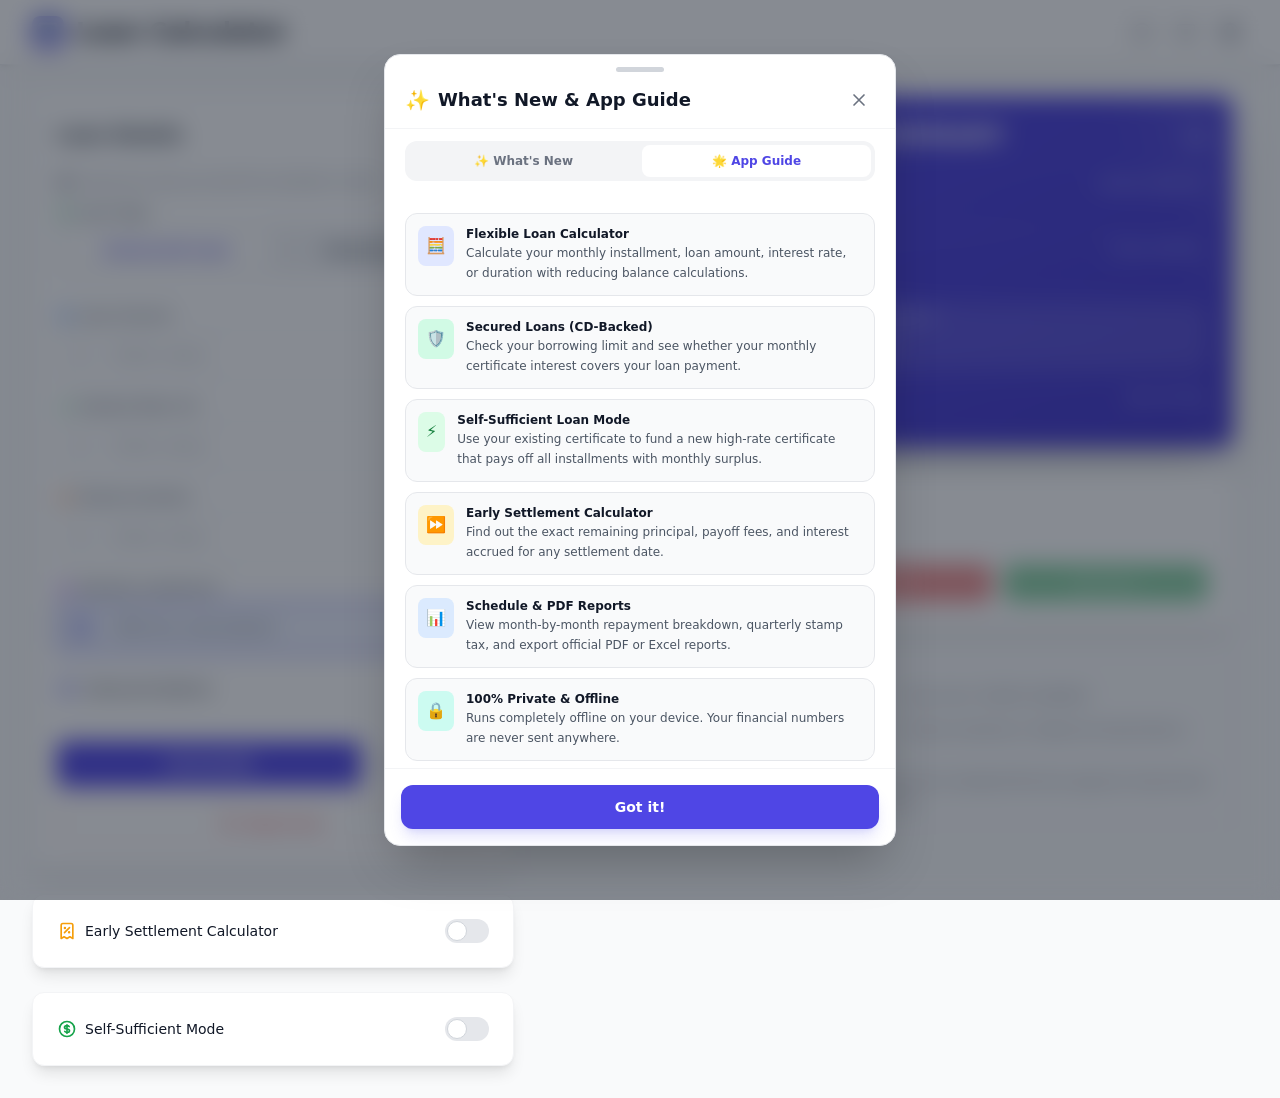
==== commit 434f160f: "Add files via upload" ====
--- a/index.html
+++ b/index.html
@@ -1707,27 +1707,36 @@
             <!-- Scrollable Body -->
             <div class="px-5 py-3 overflow-y-auto flex-1 space-y-3 text-left rtl:text-right" id="whats-new-modal-body">
                 
-                <!-- Tab 1: What's New -->
+                <!-- Tab 1: What's New (v2.6.0) -->
                 <div id="tab-content-whats-new" class="space-y-2.5">
-                    <!-- Item 1: Native Interactive Vector Chart -->
+                    <!-- Item 1: Hybrid Mobile Date Picker -->
                     <div class="p-3 bg-gray-50 dark:bg-gray-800/60 rounded-xl border border-gray-200 dark:border-gray-700/60 flex gap-3 items-start">
-                        <div class="p-2 rounded-lg bg-indigo-100 dark:bg-indigo-900/50 text-indigo-700 dark:text-indigo-300 flex-shrink-0 text-base">🍩</div>
+                        <div class="p-2 rounded-lg bg-indigo-100 dark:bg-indigo-900/50 text-indigo-700 dark:text-indigo-300 flex-shrink-0 text-base">📅</div>
                         <div class="space-y-0.5">
-                            <h4 class="text-xs font-bold text-gray-900 dark:text-gray-100" data-lang-key="wnNativeChartTitle">Native Interactive Vector Chart</h4>
-                            <p class="text-xs text-gray-600 dark:text-gray-400 leading-relaxed" data-lang-key="wnNativeChartDesc">Smooth radial progress-ring animation, live count-up percentage HUD, and dynamic hover contrast for dark and light modes.</p>
-                        </div>
-                    </div>
-
-                    <!-- Item 2: Smart Auto-Scroll -->
+                            <h4 class="text-xs font-bold text-gray-900 dark:text-gray-100" data-lang-key="wnHybridPickerTitle">Hybrid Mobile Date Picker</h4>
+                            <p class="text-xs text-gray-600 dark:text-gray-400 leading-relaxed" data-lang-key="wnHybridPickerDesc">Interactive calendar grid with month swipe gestures, one-tap switch to smooth 3D scroll wheels, and pull-down to dismiss.</p>
+                        </div>
+                    </div>
+
+                    <!-- Item 2: Rock-Solid Screen & Input Stability -->
                     <div class="p-3 bg-gray-50 dark:bg-gray-800/60 rounded-xl border border-gray-200 dark:border-gray-700/60 flex gap-3 items-start">
-                        <div class="p-2 rounded-lg bg-cyan-100 dark:bg-cyan-900/50 text-cyan-700 dark:text-cyan-300 flex-shrink-0 text-base">🎯</div>
+                        <div class="p-2 rounded-lg bg-emerald-100 dark:bg-emerald-900/50 text-emerald-700 dark:text-emerald-300 flex-shrink-0 text-base">🚀</div>
                         <div class="space-y-0.5">
-                            <h4 class="text-xs font-bold text-gray-900 dark:text-gray-100" data-lang-key="wnSmartScrollTitle">Smart Auto-Scroll to Results</h4>
-                            <p class="text-xs text-gray-600 dark:text-gray-400 leading-relaxed" data-lang-key="wnSmartScrollDesc">Clicking Calculate smoothly centers your loan summary and chart into view across all devices, with safe navbar clearance.</p>
-                        </div>
-                    </div>
-
-                    <!-- Item 3: Self-Sufficient Mode -->
+                            <h4 class="text-xs font-bold text-gray-900 dark:text-gray-100" data-lang-key="wnZeroShiftTitle">Rock-Solid Screen & Input Stability</h4>
+                            <p class="text-xs text-gray-600 dark:text-gray-400 leading-relaxed" data-lang-key="wnZeroShiftDesc">Zero layout shift when picking dates; non-blocking canvas auto-fitting keeps all loan amounts, rates, and summaries completely static.</p>
+                        </div>
+                    </div>
+
+                    <!-- Item 3: Smart Date Formatting & Masking -->
+                    <div class="p-3 bg-gray-50 dark:bg-gray-800/60 rounded-xl border border-gray-200 dark:border-gray-700/60 flex gap-3 items-start">
+                        <div class="p-2 rounded-lg bg-cyan-100 dark:bg-cyan-900/50 text-cyan-700 dark:text-cyan-300 flex-shrink-0 text-base">⌨️</div>
+                        <div class="space-y-0.5">
+                            <h4 class="text-xs font-bold text-gray-900 dark:text-gray-100" data-lang-key="wnDateMaskTitle">Smart Date Formatting & Masking</h4>
+                            <p class="text-xs text-gray-600 dark:text-gray-400 leading-relaxed" data-lang-key="wnDateMaskDesc">Instant DD/MM/YYYY auto-slashed input with strict validation, range clamps, and seamless Arabic/English RTL support.</p>
+                        </div>
+                    </div>
+
+                    <!-- Item 4: Self-Sufficient Mode -->
                     <div class="p-3 bg-gray-50 dark:bg-gray-800/60 rounded-xl border border-gray-200 dark:border-gray-700/60 flex gap-3 items-start">
                         <div class="p-2 rounded-lg bg-amber-100 dark:bg-amber-900/50 text-amber-700 dark:text-amber-300 flex-shrink-0 text-base">⚡</div>
                         <div class="space-y-0.5">
@@ -1736,21 +1745,12 @@
                         </div>
                     </div>
 
-                    <!-- Item 4: Shareable Proposals -->
+                    <!-- Item 5: Shareable Proposals -->
                     <div class="p-3 bg-gray-50 dark:bg-gray-800/60 rounded-xl border border-gray-200 dark:border-gray-700/60 flex gap-3 items-start">
-                        <div class="p-2 rounded-lg bg-emerald-100 dark:bg-emerald-900/50 text-emerald-700 dark:text-emerald-300 flex-shrink-0 text-base">📋</div>
+                        <div class="p-2 rounded-lg bg-blue-100 dark:bg-blue-900/50 text-blue-700 dark:text-blue-300 flex-shrink-0 text-base">📋</div>
                         <div class="space-y-0.5">
                             <h4 class="text-xs font-bold text-gray-900 dark:text-gray-100" data-lang-key="wnShareOfferTitle">Shareable Client Proposals</h4>
                             <p class="text-xs text-gray-600 dark:text-gray-400 leading-relaxed" data-lang-key="wnShareOfferDesc">Copy a ready-to-send proposal formatted for WhatsApp and Email with monthly surplus and net profit at maturity.</p>
-                        </div>
-                    </div>
-
-                    <!-- Item 5: 1-Page Bank Print -->
-                    <div class="p-3 bg-gray-50 dark:bg-gray-800/60 rounded-xl border border-gray-200 dark:border-gray-700/60 flex gap-3 items-start">
-                        <div class="p-2 rounded-lg bg-blue-100 dark:bg-blue-900/50 text-blue-700 dark:text-blue-300 flex-shrink-0 text-base">🖨️</div>
-                        <div class="space-y-0.5">
-                            <h4 class="text-xs font-bold text-gray-900 dark:text-gray-100" data-lang-key="wnPrintOfferTitle">1-Page Bank Print Summary</h4>
-                            <p class="text-xs text-gray-600 dark:text-gray-400 leading-relaxed" data-lang-key="wnPrintOfferDesc">Print an ink-friendly, single-page A4 breakdown of your investment and loan details to take directly to the bank.</p>
                         </div>
                     </div>
                 </div>
--- a/app.css
+++ b/app.css
@@ -254,7 +254,7 @@
     gap: 0.25rem;
     border-width: 1px;
     border-radius: 0.5rem;
-    transition: all 200ms;
+    transition: border-color 200ms, background-color 200ms, box-shadow 200ms;
     background-color: var(--input-bg, #ffffff);
     border-color: var(--input-border, #d1d5db);
     container-type: inline-size;
@@ -1818,6 +1818,7 @@
     justify-content: center;
     pointer-events: none;
     transition: background-color 0.3s ease;
+    touch-action: none;
 }
 
 .date-picker-backdrop.visible {
@@ -1834,6 +1835,7 @@
     transform: translateY(100%);
     transition: transform 0.4s cubic-bezier(0.34, 1.25, 0.64, 1);
     overflow: hidden;
+    overscroll-behavior: contain;
     padding-bottom: env(safe-area-inset-bottom);
 }
 
@@ -1948,7 +1950,7 @@
 
 .date-picker-body {
     position: relative;
-    height: 220px;
+    height: 300px;
     overflow: hidden;
 }
 
@@ -1993,11 +1995,6 @@
 
 .date-picker-column::-webkit-scrollbar {
     display: none;
-}
-
-/* Day name column is narrower */
-.date-picker-column[data-type="dayname"] {
-    flex: 0.8;
 }
 
 /* Month column is wider */
@@ -2075,15 +2072,226 @@
     background-color: rgba(99, 102, 241, 0.05);
 }
 
-/* Day name column - wider for Arabic names */
-.date-picker-column[data-type="dayname"] {
-    flex: 1.1;
-    min-width: 70px;
-}
-
-.date-picker-column[data-type="dayname"] .date-picker-item {
-    font-size: 0.9rem;
-    padding: 0 4px;
+/* ---- Hybrid mobile picker: nav row, calendar grid, view switching ---- */
+
+.mdp-calendar-view[hidden],
+.mdp-wheel-view[hidden] {
+    display: none !important;
+}
+
+.mdp-wheel-view {
+    position: relative;
+    height: 100%;
+    display: flex;
+    align-items: center;
+}
+
+/* Wheel keeps its 5-item (220px) height, centred, so snap math and highlight stay aligned */
+.mdp-wheel-view .date-picker-columns {
+    width: 100%;
+    height: 220px;
+}
+
+.mdp-calendar-view {
+    height: 100%;
+    padding: 0 0.75rem;
+    display: flex;
+    flex-direction: column;
+}
+
+.mdp-nav {
+    display: flex;
+    align-items: center;
+    justify-content: space-between;
+    padding: 0.5rem 0.75rem 0.25rem;
+}
+
+.mdp-nav-btn {
+    width: 44px;
+    height: 44px;
+    display: inline-flex;
+    align-items: center;
+    justify-content: center;
+    border-radius: 9999px;
+    color: #374151;
+    transition: background-color 0.15s, opacity 0.15s;
+}
+
+.mdp-nav-btn:hover:not(:disabled) {
+    background-color: #f3f4f6;
+}
+
+.mdp-nav-btn:disabled {
+    opacity: 0.3;
+}
+
+.mdp-nav[data-view="wheel"] .mdp-nav-btn {
+    visibility: hidden;
+}
+
+.mdp-view-toggle {
+    display: inline-flex;
+    align-items: center;
+    gap: 0.375rem;
+    min-height: 44px;
+    padding: 0 0.75rem;
+    font-size: 1.0625rem;
+    font-weight: 600;
+    color: #111827;
+    border-radius: 0.75rem;
+    transition: color 0.15s, background-color 0.15s;
+}
+
+.mdp-view-toggle:hover {
+    background-color: #f3f4f6;
+}
+
+.mdp-chevron {
+    transition: transform 0.2s ease;
+}
+
+.mdp-nav[data-view="wheel"] .mdp-view-toggle {
+    color: #4f46e5;
+}
+
+.mdp-nav[data-view="wheel"] .mdp-chevron {
+    transform: rotate(180deg);
+}
+
+.mdp-weekdays,
+.mdp-grid {
+    display: grid;
+    grid-template-columns: repeat(7, 1fr);
+}
+
+.mdp-weekday {
+    text-align: center;
+    font-size: 0.75rem;
+    font-weight: 600;
+    color: #6b7280;
+    padding: 0.375rem 0;
+    overflow: hidden;
+    white-space: nowrap;
+    text-overflow: ellipsis;
+}
+
+.mdp-grid {
+    flex: 1;
+    grid-template-rows: repeat(6, 1fr);
+    touch-action: pan-y;
+    user-select: none;
+    -webkit-user-select: none;
+    -webkit-tap-highlight-color: transparent;
+}
+
+.mdp-day {
+    display: flex;
+    align-items: center;
+    justify-content: center;
+    min-height: 40px;
+    margin: 2px auto;
+    width: 40px;
+    max-width: 100%;
+    border-radius: 9999px;
+    font-size: 1rem;
+    font-weight: 500;
+    color: #111827;
+    cursor: pointer;
+    outline: none;
+    transition: background-color 0.12s, color 0.12s;
+}
+
+.mdp-day.outside-month {
+    color: #9ca3af;
+}
+
+.mdp-day.today:not(.selected) {
+    box-shadow: inset 0 0 0 1.5px #4f46e5;
+}
+
+.mdp-day.selected {
+    background-color: #4f46e5;
+    color: #ffffff;
+    font-weight: 600;
+}
+
+.mdp-day.disabled {
+    opacity: 0.3;
+    cursor: not-allowed;
+}
+
+.mdp-day:focus-visible {
+    box-shadow: 0 0 0 2px #ffffff, 0 0 0 4px #6366f1;
+}
+
+.mdp-grid.mdp-slide-next {
+    animation: mdp-slide-next 0.22s ease-out;
+}
+
+.mdp-grid.mdp-slide-prev {
+    animation: mdp-slide-prev 0.22s ease-out;
+}
+
+@keyframes mdp-slide-next {
+    from { opacity: 0; transform: translateX(24px); }
+    to { opacity: 1; transform: translateX(0); }
+}
+
+@keyframes mdp-slide-prev {
+    from { opacity: 0; transform: translateX(-24px); }
+    to { opacity: 1; transform: translateX(0); }
+}
+
+@media (prefers-reduced-motion: reduce) {
+    .mdp-grid.mdp-slide-next,
+    .mdp-grid.mdp-slide-prev {
+        animation: none;
+    }
+    .mdp-chevron {
+        transition: none;
+    }
+}
+
+.dark .mdp-nav-btn {
+    color: #e5e7eb;
+}
+
+.dark .mdp-nav-btn:hover:not(:disabled),
+.dark .mdp-view-toggle:hover {
+    background-color: #374151;
+}
+
+.dark .mdp-view-toggle {
+    color: #f3f4f6;
+}
+
+.dark .mdp-nav[data-view="wheel"] .mdp-view-toggle {
+    color: #818cf8;
+}
+
+.dark .mdp-weekday {
+    color: #9ca3af;
+}
+
+.dark .mdp-day {
+    color: #f3f4f6;
+}
+
+.dark .mdp-day.outside-month {
+    color: #6b7280;
+}
+
+.dark .mdp-day.today:not(.selected) {
+    box-shadow: inset 0 0 0 1.5px #818cf8;
+}
+
+.dark .mdp-day.selected {
+    background-color: #6366f1;
+    color: #ffffff;
+}
+
+.dark .mdp-day:focus-visible {
+    box-shadow: 0 0 0 2px #1f2937, 0 0 0 4px #818cf8;
 }
 
 /* ============================================= */
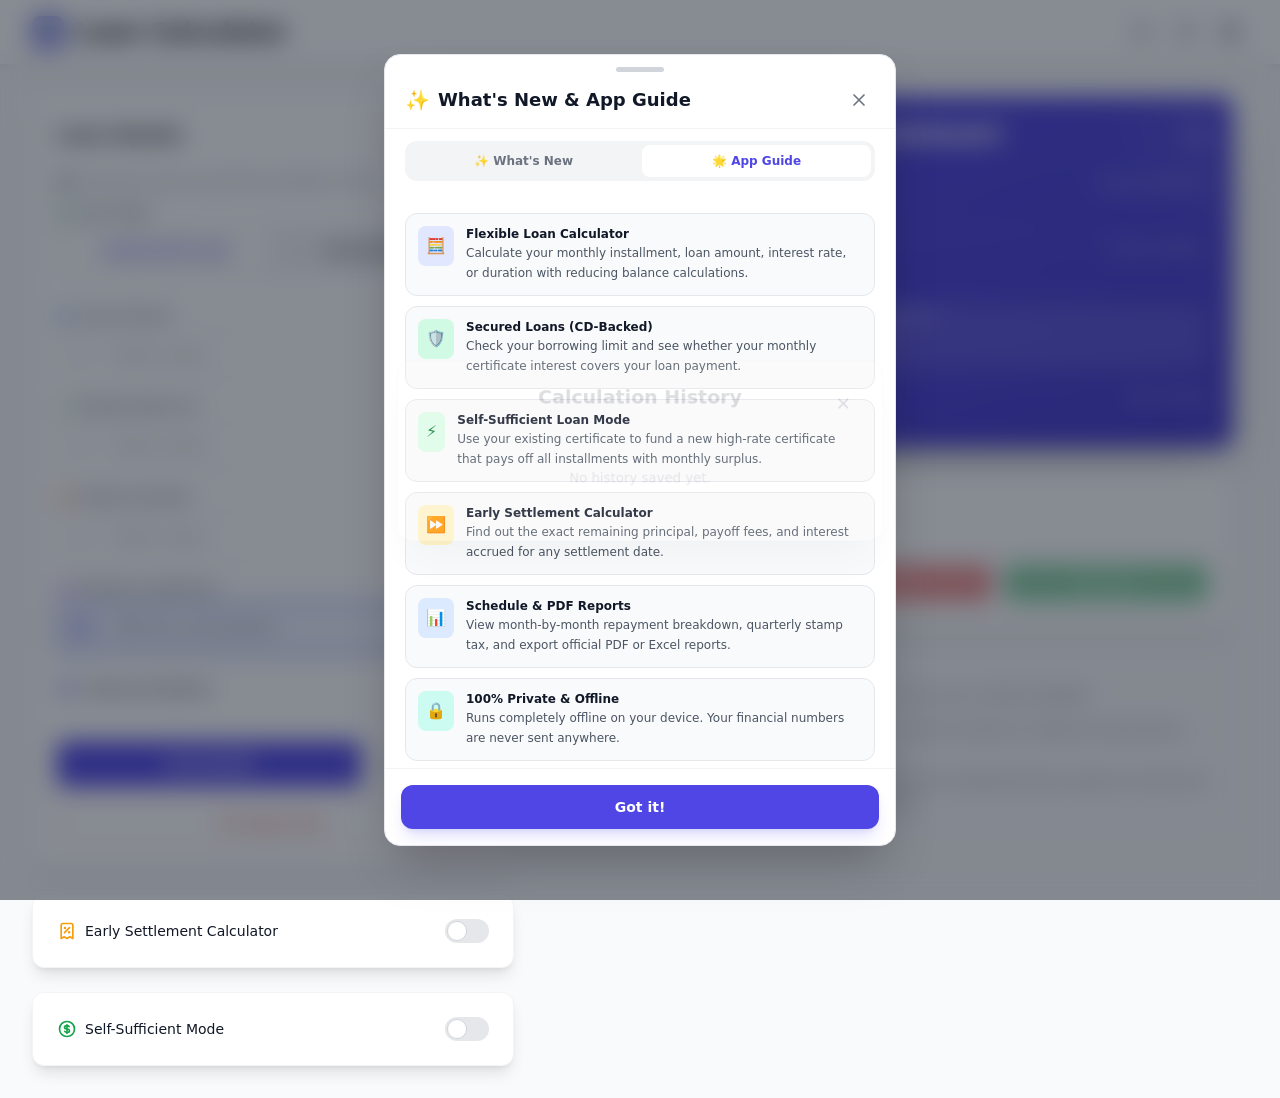
==== commit 69812cc8: "Add files via upload" ====
--- a/index.html
+++ b/index.html
@@ -46,8 +46,6 @@
     <meta name="apple-mobile-web-app-status-bar-style" content="black-translucent">
     <meta name="apple-mobile-web-app-title" content="LoanCalc">
 
-    <meta http-equiv="Content-Security-Policy"
-        content="default-src 'self'; script-src 'self' 'unsafe-inline'; style-src 'self' 'unsafe-inline'; img-src 'self' data:; connect-src 'self';">
 
     <!-- XLSX is loaded lazily on first export for faster initial load -->
     <!-- Pre-compiled static Tailwind CSS (48KB vs 407KB runtime) for faster startup & full offline PWA support -->
@@ -130,6 +128,7 @@
     <script src="./js/chart.js" defer></script>
     <script src="./js/formatters.js" defer></script>
     <script src="./js/ui.js" defer></script>
+    <script src="./js/tooltip.js" defer></script>
     <script src="./js/dateinput.js" defer></script>
     <script src="./js/datepicker.js" defer></script>
     <script src="./js/collaterals.js" defer></script>
@@ -356,12 +355,12 @@
 
                         <!-- Loan Type Selector -->
                         <div class="mb-3">
-                            <label class="field-label mb-1.5">
+                            <div class="field-label mb-1.5">
                                 <svg class="w-4 h-4 text-green-600 dark:text-green-400" fill="none" stroke="currentColor" viewBox="0 0 24 24">
                                     <path stroke-linecap="round" stroke-linejoin="round" stroke-width="2" d="M9 12l2 2 4-4m5.618-4.016A11.955 11.955 0 0112 2.944a11.955 11.955 0 01-8.618 3.04A12.02 12.02 0 003 9c0 5.591 3.824 10.29 9 11.622 5.176-1.332 9-6.03 9-11.622 0-1.042-.133-2.052-.382-3.016z" />
                                 </svg>
                                 <span data-lang-key="loanTypeLabel">Loan Type</span>
-                            </label>
+                            </div>
                             <div class="grid grid-cols-2 gap-1 p-1 bg-gray-100 dark:bg-gray-800/80 rounded-lg border border-gray-200 dark:border-gray-700">
                                 <button type="button" id="loan-type-unsecured-btn" class="loan-type-btn py-2 px-3 rounded-md text-xs sm:text-sm font-semibold transition-all shadow-sm bg-white dark:bg-gray-700 text-indigo-600 dark:text-indigo-300" data-type="unsecured">
                                     <span data-lang-key="loanTypeUnsecured">Unsecured Loan</span>
@@ -482,7 +481,7 @@
                         </div>
 
                         <div>
-                            <label class="field-label">
+                            <label class="field-label" for="loan-amount">
                                 <svg class="w-4 h-4 text-blue-500" fill="none" stroke="currentColor"
                                     viewBox="0 0 24 24">
                                     <path stroke-linecap="round" stroke-linejoin="round" stroke-width="2"
@@ -515,7 +514,7 @@
                         </div>
 
                         <div>
-                            <label class="field-label">
+                            <label class="field-label" for="interest-rate">
                                 <svg class="w-4 h-4 text-green-500" fill="none" stroke="currentColor"
                                     viewBox="0 0 24 24">
                                     <path stroke-linecap="round" stroke-linejoin="round" stroke-width="2"
@@ -540,7 +539,7 @@
                         </div>
 
                         <div id="frequency-container" class="hidden">
-                            <label class="field-label">
+                            <label class="field-label" for="freq-trigger">
                                 <svg class="w-4 h-4 text-teal-500" fill="none" stroke="currentColor"
                                     viewBox="0 0 24 24">
                                     <path stroke-linecap="round" stroke-linejoin="round" stroke-width="2"
@@ -590,7 +589,7 @@
                         </div>
 
                         <div>
-                            <label class="field-label">
+                            <label class="field-label" for="loan-period">
                                 <svg class="w-4 h-4 text-orange-500" fill="none" stroke="currentColor"
                                     viewBox="0 0 24 24">
                                     <path stroke-linecap="round" stroke-linejoin="round" stroke-width="2"
@@ -611,7 +610,7 @@
                         </div>
 
                         <div>
-                            <label class="field-label">
+                            <label class="field-label" for="monthly-installment">
                                 <svg class="w-4 h-4 text-purple-500" fill="none" stroke="currentColor"
                                     viewBox="0 0 24 24">
                                     <path stroke-linecap="round" stroke-linejoin="round" stroke-width="2"
@@ -678,7 +677,7 @@
                                             </svg>
                                             <input type="date" id="start-date-native"
                                                 class="absolute inset-0 opacity-0 w-full h-full pointer-events-none"
-                                                tabindex="-1" aria-hidden="true">
+                                                tabindex="-1" aria-hidden="true" aria-label="Native start date picker">
                                         </button>
                                     </div>
                                     <p class="text-xs text-purple-600 mt-1 hidden" id="first-payment-hint"></p>
@@ -703,14 +702,14 @@
                                             </svg>
                                             <input type="date" id="first-inst-date-native"
                                                 class="absolute inset-0 opacity-0 w-full h-full pointer-events-none"
-                                                tabindex="-1" aria-hidden="true">
+                                                tabindex="-1" aria-hidden="true" aria-label="Native first installment date picker">
                                         </button>
                                     </div>
                                 </div>
                             </div>
 
                             <div id="admin-fees-container" class="mb-4">
-                                <label class="field-label">
+                                <label class="field-label" for="admin-fees">
                                     <svg class="w-4 h-4 text-red-500" fill="none" stroke="currentColor"
                                         viewBox="0 0 24 24">
                                         <path stroke-linecap="round" stroke-linejoin="round" stroke-width="2"
@@ -726,7 +725,7 @@
                             </div>
 
                             <div id="stamp-rate-container" class="mb-4">
-                                <label class="field-label">
+                                <label class="field-label" for="stamp-rate">
                                     <svg class="w-4 h-4 text-purple-500" fill="none" stroke="currentColor"
                                         viewBox="0 0 24 24">
                                         <path stroke-linecap="round" stroke-linejoin="round" stroke-width="2"
@@ -831,7 +830,7 @@
                                             </svg>
                                             <input type="date" id="settlement-date-native"
                                                 class="absolute inset-0 opacity-0 w-full h-full pointer-events-none"
-                                                tabindex="-1" aria-hidden="true"
+                                                tabindex="-1" aria-hidden="true" aria-label="Native early settlement date picker"
                                                 data-min-error-key="errorSettlementDateOutOfRange"
                                                 data-max-error-key="errorSettlementDateOutOfRange">
                                         </button>
@@ -840,7 +839,7 @@
 
                                 <div>
                                     <label class="block text-sm font-medium text-gray-700 dark:text-gray-400 mb-1"
-                                        data-lang-key="earlySettlementFeeLabel">Early Settlement Fee (%)</label>
+                                        for="early-settlement-fee" data-lang-key="earlySettlementFeeLabel">Early Settlement Fee (%)</label>
                                     <div class="input-group">
                                         <input type="text" inputmode="decimal" id="early-settlement-fee"
                                             class="w-full border-0 bg-transparent focus:ring-0 p-2 text-gray-900 dark:text-white placeholder-gray-400 select-text"
@@ -1010,7 +1009,7 @@
                                                 <svg xmlns="http://www.w3.org/2000/svg" width="18" height="18" fill="none" viewBox="0 0 24 24" stroke="currentColor" class="text-gray-400 pointer-events-none" aria-hidden="true">
                                                     <path stroke-linecap="round" stroke-linejoin="round" stroke-width="2" d="M8 7V3m8 4V3m-9 8h10M5 21h14a2 2 0 002-2V7a2 2 0 00-2-2H5a2 2 0 00-2 2v12a2 2 0 002 2z" />
                                                 </svg>
-                                                <input type="date" id="ss-cd2-interest-date-native" class="absolute inset-0 opacity-0 w-full h-full pointer-events-none" tabindex="-1" aria-hidden="true">
+                                                <input type="date" id="ss-cd2-interest-date-native" class="absolute inset-0 opacity-0 w-full h-full pointer-events-none" tabindex="-1" aria-hidden="true" aria-label="Native CD2 interest date picker">
                                             </button>
                                         </div>
                                     </div>
@@ -1034,7 +1033,7 @@
                                                 <svg xmlns="http://www.w3.org/2000/svg" width="18" height="18" fill="none" viewBox="0 0 24 24" stroke="currentColor" class="text-gray-400 pointer-events-none" aria-hidden="true">
                                                     <path stroke-linecap="round" stroke-linejoin="round" stroke-width="2" d="M8 7V3m8 4V3m-9 8h10M5 21h14a2 2 0 002-2V7a2 2 0 00-2-2H5a2 2 0 00-2 2v12a2 2 0 002 2z" />
                                                 </svg>
-                                                <input type="date" id="ss-booking-date-native" class="absolute inset-0 opacity-0 w-full h-full pointer-events-none" tabindex="-1" aria-hidden="true">
+                                                <input type="date" id="ss-booking-date-native" class="absolute inset-0 opacity-0 w-full h-full pointer-events-none" tabindex="-1" aria-hidden="true" aria-label="Native self-sufficient booking date picker">
                                             </button>
                                         </div>
                                     </div>
--- a/app.css
+++ b/app.css
@@ -222,6 +222,9 @@
     text-overflow: clip !important;
     padding-left: 0.35rem !important;
     padding-right: 2.25rem !important;
+    /* Autofit shrinks font-size (14px vs 16px elsewhere), which would shrink the input.
+       Lock height to the standard .text-input height so all fields line up. */
+    min-height: 2.5rem;
 }
 
 html[dir="rtl"] #start-date-display,
@@ -317,177 +320,111 @@
     background-color: rgba(255, 255, 255, 0.35);
 }
 
-/* Custom CSS Tooltip */
-.info-icon {
-    position: relative;
-}
-
-.info-icon::after {
-    content: attr(data-tooltip);
-    position: absolute;
-    bottom: calc(100% + 8px);
-    left: 50%;
-    transform: translateX(-50%);
-    background-color: #1f2937;
+/* Custom Tooltip (rendered by js/tooltip.js)
+   A single bubble appended to <body> and placed in the browser top layer (Popover API),
+   positioned from the icon's on-screen rect and clamped to the viewport. It can never be
+   clipped by card overflow, covered by stacking contexts, or pushed off-screen in LTR/RTL.
+   Do NOT reintroduce ::before/::after tooltips on .info-icon. */
+.app-tooltip {
+    position: fixed;
+    inset: auto;
+    top: 0;
+    left: 0;
+    margin: 0;
+    border: 0;
+    box-sizing: border-box;
+    width: max-content;
+    max-width: min(280px, calc(100vw - 16px));
+    padding: 0.5rem 0.75rem;
+    --tip-bg: #1f2937;
+    --tip-border: transparent;
+    background-color: var(--tip-bg);
     color: #fff;
-    padding: 0.5rem 0.75rem;
     border-radius: 0.5rem;
+    font-family: inherit;
     font-size: 0.75rem;
     font-weight: 400;
+    line-height: 1.45;
     text-transform: none;
+    letter-spacing: normal;
+    text-align: start;
     white-space: normal;
-    width: max-content;
-    max-width: min(220px, calc(100vw - 32px));
-    line-height: 1.4;
-    text-align: center;
-    z-index: 9999;
+    overflow-wrap: anywhere;
+    overflow: visible;
+    box-shadow: 0 4px 12px rgba(0, 0, 0, 0.3);
+    z-index: 2147483647;
+    pointer-events: none;
+    display: none;
     opacity: 0;
-    visibility: hidden;
-    transition: opacity 0.15s ease, visibility 0.15s ease;
-    pointer-events: none;
-    box-shadow: 0 4px 12px rgba(0, 0, 0, 0.3);
-}
-
-/* Tooltip arrow */
-.info-icon::before {
-    content: '';
+    transform: translateY(4px);
+    transition: opacity 0.15s ease, transform 0.15s ease;
+}
+
+.app-tooltip.is-open {
+    display: block;
+}
+
+.app-tooltip[data-placement="bottom"] {
+    transform: translateY(-4px);
+}
+
+.app-tooltip.is-shown {
+    opacity: 1;
+    transform: none;
+}
+
+/* Arrow = rotated square sharing the bubble's background + border, so the outline
+   continues seamlessly around the pointer (a CSS border-triangle can't be outlined). */
+.app-tooltip-text {
+    position: relative;
+    z-index: 1;
+}
+
+.app-tooltip-arrow {
     position: absolute;
-    bottom: calc(100% + 2px);
-    left: 50%;
-    transform: translateX(-50%);
-    border: 6px solid transparent;
-    border-top-color: #1f2937;
-    z-index: 9999;
-    opacity: 0;
-    visibility: hidden;
-    transition: opacity 0.15s ease, visibility 0.15s ease;
-    pointer-events: none;
-}
-
-.info-icon:hover::after,
-.info-icon:hover::before,
-.info-icon:focus::after,
-.info-icon:focus::before,
-.info-icon:focus-visible::after,
-.info-icon:focus-visible::before {
-    opacity: 1;
-    visibility: visible;
-}
-
-/* Right-aligned tooltips - anchor from right edge */
-.info-icon.tooltip-end::after,
-.text-end .info-icon::after {
-    left: auto;
-    right: 0;
-    max-width: min(220px, calc(100vw - 32px));
-    transform: translateX(0);
-}
-
-.info-icon.tooltip-end::before,
-.text-end .info-icon::before {
-    left: auto;
-    right: 8px;
-    transform: translateX(0);
-}
-
-/* Left-aligned tooltips - anchor from left edge (expands inward/right in LTR) */
-.info-icon.tooltip-start::after {
-    left: 0;
-    right: auto;
-    max-width: min(220px, calc(100vw - 32px));
-    transform: translateX(0);
-}
-
-.info-icon.tooltip-start::before {
-    left: 8px;
-    right: auto;
-    transform: translateX(0);
-}
-
-/* Tooltips in Summary Card right column (Flat Rate icon is before the text) */
-.summary-grid .text-end .info-icon::after {
-    left: auto;
-    right: -4.5rem;
-    max-width: min(210px, 65vw);
-    transform: translateX(0);
-}
-
-.summary-grid .text-end .info-icon::before {
-    left: 50%;
-    right: auto;
-    transform: translateX(-50%);
-}
-
-/* Left-aligned tooltips - shift right */
-.summary-grid>div:first-child .info-icon::after {
-    left: 0;
-    max-width: min(210px, 65vw);
-    transform: translateX(0);
-}
-
-.summary-grid>div:first-child .info-icon::before {
-    left: 8px;
-    transform: translateX(0);
-}
-
-/* RTL support for tooltips */
-[dir="rtl"] .info-icon::after {
-    text-align: right;
-}
-
-[dir="rtl"] .info-icon.tooltip-end::after,
-[dir="rtl"] .text-end .info-icon::after {
-    left: 0;
-    right: auto;
-    transform: translateX(0);
-}
-
-[dir="rtl"] .info-icon.tooltip-end::before,
-[dir="rtl"] .text-end .info-icon::before {
-    left: 8px;
-    right: auto;
-    transform: translateX(0);
-}
-
-/* RTL Left-aligned tooltips - anchor from right edge in RTL */
-[dir="rtl"] .info-icon.tooltip-start::after {
-    left: auto;
-    right: 0;
-    max-width: min(220px, calc(100vw - 32px));
-    transform: translateX(0);
-}
-
-[dir="rtl"] .info-icon.tooltip-start::before {
-    left: auto;
-    right: 8px;
-    transform: translateX(0);
-}
-
-/* RTL summary card right column tooltip */
-[dir="rtl"] .summary-grid .text-end .info-icon::after {
-    left: -4.5rem;
-    right: auto;
-    max-width: min(210px, 65vw);
-    transform: translateX(0);
-}
-
-[dir="rtl"] .summary-grid .text-end .info-icon::before {
-    left: 50%;
-    right: auto;
-    transform: translateX(-50%);
-}
-
-[dir="rtl"] .summary-grid>div:first-child .info-icon::after {
-    left: auto;
-    right: 0;
-    max-width: min(210px, 65vw);
-    transform: translateX(0);
-}
-
-[dir="rtl"] .summary-grid>div:first-child .info-icon::before {
-    left: auto;
-    right: 8px;
-    transform: translateX(0);
+    left: var(--arrow-x, 50%);
+    width: 10px;
+    height: 10px;
+    background-color: var(--tip-bg);
+    border: 1px solid transparent;
+    box-sizing: border-box;
+}
+
+.app-tooltip[data-placement="top"] .app-tooltip-arrow {
+    top: 100%;
+    transform: translate(-50%, -50%) rotate(45deg);
+    border-right-color: var(--tip-border);
+    border-bottom-color: var(--tip-border);
+}
+
+.app-tooltip[data-placement="bottom"] .app-tooltip-arrow {
+    bottom: 100%;
+    transform: translate(-50%, 50%) rotate(45deg);
+    border-left-color: var(--tip-border);
+    border-top-color: var(--tip-border);
+}
+
+.dark .app-tooltip {
+    --tip-bg: #0f172a;
+    --tip-border: #334155;
+    box-shadow: 0 0 0 1px var(--tip-border), 0 4px 12px rgba(0, 0, 0, 0.5);
+}
+
+@media (prefers-reduced-motion: reduce) {
+    .app-tooltip {
+        transition: none;
+    }
+}
+
+/* Touch devices: iOS only dispatches delegated clicks on "clickable" elements */
+[data-tooltip] {
+    -webkit-tap-highlight-color: transparent;
+}
+
+@media (hover: none) {
+    [data-tooltip] {
+        cursor: pointer;
+    }
 }
 
 /* Ensure parent containers don't clip tooltips */
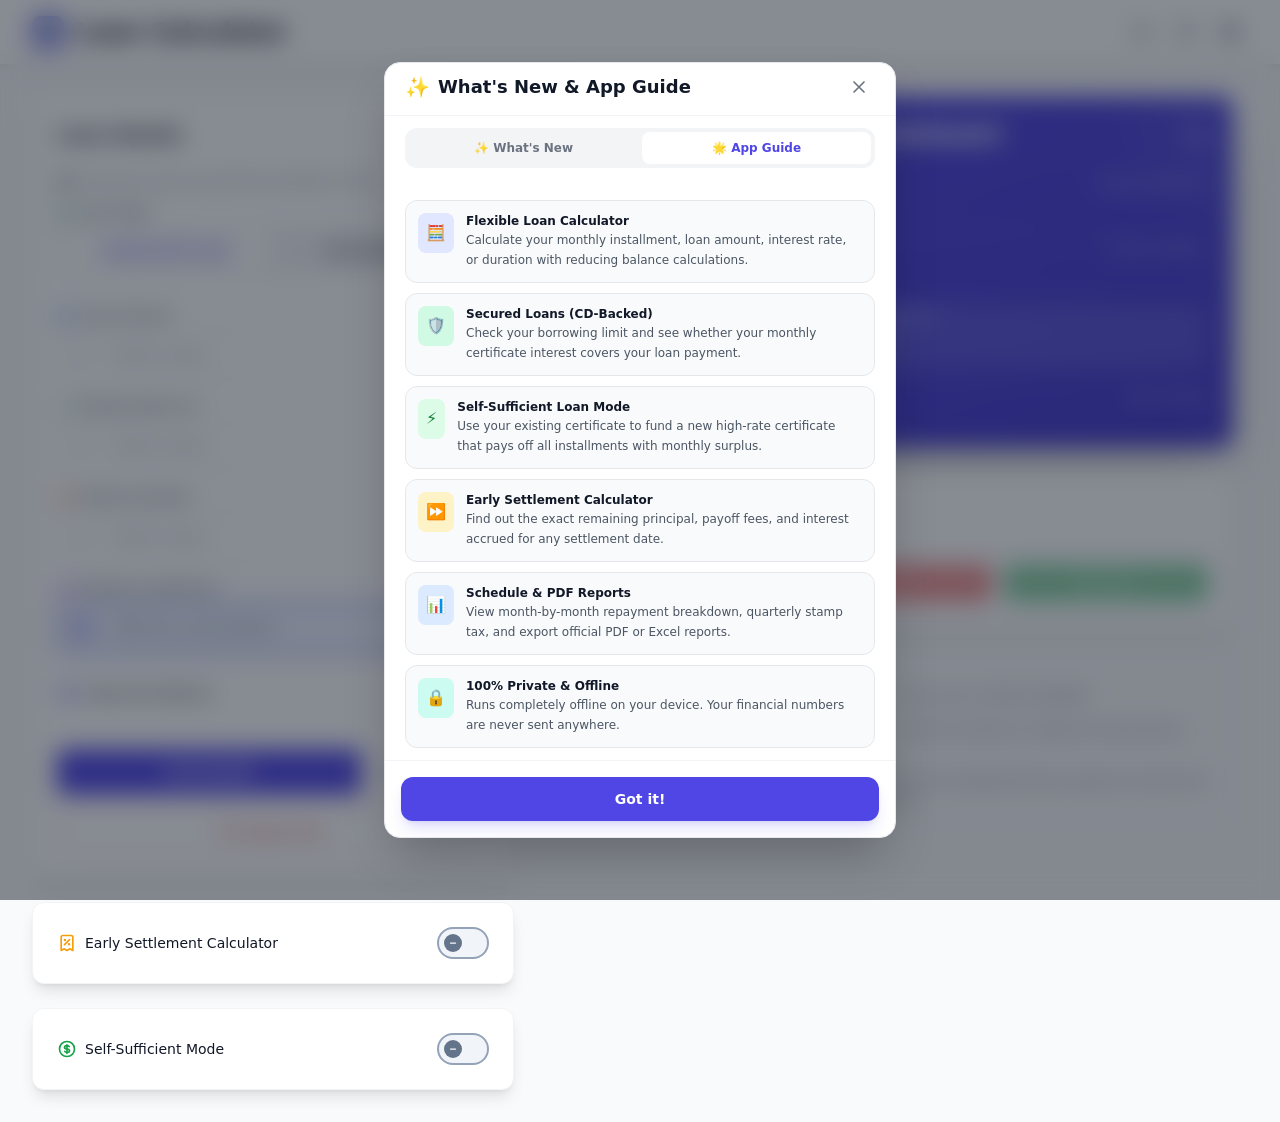
==== commit fd3a4e07: "Add files via upload" ====
--- a/index.html
+++ b/index.html
@@ -645,10 +645,17 @@
                                     </svg>
                                     <span data-lang-key="advancedToggle">Advanced Options</span>
                                 </span>
-                                <div class="relative">
-                                    <input type="checkbox" id="advanced-toggle" class="sr-only peer">
-                                    <div
-                                        class="w-11 h-6 bg-gray-200 peer-focus:outline-none rounded-full peer dark:bg-gray-700 peer-checked:after:translate-x-full peer-checked:after:border-white after:content-[''] after:absolute after:top-[2px] after:left-[2px] after:bg-white after:border-gray-300 after:border after:rounded-full after:h-5 after:w-5 after:transition-all peer-checked:bg-purple-600">
+                                <div class="m3-switch-wrapper" dir="ltr">
+                                    <input type="checkbox" id="advanced-toggle" class="sr-only m3-switch-input">
+                                    <div class="m3-switch-track m3-switch-purple">
+                                        <div class="m3-switch-thumb">
+                                            <svg class="m3-switch-icon-off" viewBox="0 0 16 16" fill="currentColor" aria-hidden="true">
+                                                <rect x="3" y="7" width="10" height="2" rx="1" />
+                                            </svg>
+                                            <svg class="m3-switch-icon-on" viewBox="0 0 16 16" fill="none" stroke="currentColor" stroke-width="2.5" stroke-linecap="round" stroke-linejoin="round" aria-hidden="true">
+                                                <polyline points="3.5 8.5 6.5 11.5 12.5 4.5" />
+                                            </svg>
+                                        </div>
                                     </div>
                                 </div>
                             </label>
@@ -799,10 +806,17 @@
                             </svg>
                             <span data-lang-key="earlySettlementToggle">Early Settlement Calculator</span>
                         </span>
-                        <div class="relative flex-shrink-0">
-                            <input type="checkbox" id="early-settlement-toggle" class="sr-only peer">
-                            <div
-                                class="w-11 h-6 bg-gray-200 peer-focus:outline-none rounded-full peer dark:bg-gray-700 peer-checked:after:translate-x-full peer-checked:after:border-white after:content-[''] after:absolute after:top-[2px] after:left-[2px] after:bg-white after:border-gray-300 after:border after:rounded-full after:h-5 after:w-5 after:transition-all peer-checked:bg-amber-500">
+                        <div class="m3-switch-wrapper" dir="ltr">
+                            <input type="checkbox" id="early-settlement-toggle" class="sr-only m3-switch-input">
+                            <div class="m3-switch-track m3-switch-amber">
+                                <div class="m3-switch-thumb">
+                                    <svg class="m3-switch-icon-off" viewBox="0 0 16 16" fill="currentColor" aria-hidden="true">
+                                        <rect x="3" y="7" width="10" height="2" rx="1" />
+                                    </svg>
+                                    <svg class="m3-switch-icon-on" viewBox="0 0 16 16" fill="none" stroke="currentColor" stroke-width="2.5" stroke-linecap="round" stroke-linejoin="round" aria-hidden="true">
+                                        <polyline points="3.5 8.5 6.5 11.5 12.5 4.5" />
+                                    </svg>
+                                </div>
                             </div>
                         </div>
                     </label>
@@ -945,10 +959,17 @@
                             </svg>
                             <span data-lang-key="selfSufficientMode">Self-Sufficient Mode</span>
                         </span>
-                        <div class="relative flex-shrink-0">
-                            <input type="checkbox" id="self-sufficient-toggle" class="sr-only peer">
-                            <div
-                                class="w-11 h-6 bg-gray-200 peer-focus:outline-none rounded-full peer dark:bg-gray-700 peer-checked:after:translate-x-full peer-checked:after:border-white after:content-[''] after:absolute after:top-[2px] after:left-[2px] after:bg-white after:border-gray-300 after:border after:rounded-full after:h-5 after:w-5 after:transition-all peer-checked:bg-green-600">
+                        <div class="m3-switch-wrapper" dir="ltr">
+                            <input type="checkbox" id="self-sufficient-toggle" class="sr-only m3-switch-input">
+                            <div class="m3-switch-track m3-switch-green">
+                                <div class="m3-switch-thumb">
+                                    <svg class="m3-switch-icon-off" viewBox="0 0 16 16" fill="currentColor" aria-hidden="true">
+                                        <rect x="3" y="7" width="10" height="2" rx="1" />
+                                    </svg>
+                                    <svg class="m3-switch-icon-on" viewBox="0 0 16 16" fill="none" stroke="currentColor" stroke-width="2.5" stroke-linecap="round" stroke-linejoin="round" aria-hidden="true">
+                                        <polyline points="3.5 8.5 6.5 11.5 12.5 4.5" />
+                                    </svg>
+                                </div>
                             </div>
                         </div>
                     </label>
@@ -1540,7 +1561,7 @@
         <div
             class="modal-overlay fixed inset-0 bg-gray-900/50 backdrop-blur-md opacity-0 transition-opacity duration-300 ease-out">
         </div>
-        <div class="modal-container bg-white dark:bg-gray-900 w-full md:w-11/12 md:max-w-md mx-auto rounded-t-2xl rounded-b-none md:rounded-2xl shadow-2xl z-50 overflow-hidden flex flex-col max-h-[85vh] md:max-h-[88vh] transform transition-all duration-300 ease-out translate-y-full md:translate-y-0 md:opacity-0 md:scale-95 border-t md:border border-gray-200 dark:border-gray-800 pb-safe"
+        <div class="modal-container bg-white dark:bg-gray-800 w-full md:w-11/12 md:max-w-md mx-auto rounded-t-2xl rounded-b-none md:rounded-2xl shadow-2xl z-50 overflow-hidden flex flex-col max-h-[85vh] md:max-h-[88vh] transform transition-all duration-300 ease-out translate-y-full md:translate-y-0 md:opacity-0 md:scale-95 border-t md:border border-gray-200 dark:border-gray-700 pb-safe"
             style="max-height: 85vh; max-height: 85dvh; padding-bottom: env(safe-area-inset-bottom);">
             <!-- Mobile Drag Handle: Placed in its own flow row above header, never overlaps -->
             <div class="modal-drag-handle md:hidden" aria-hidden="true">
@@ -1548,13 +1569,13 @@
             </div>
 
             <!-- Pinned Header: Title & Close Button (Always on the right in both RTL and LTR) -->
-            <div class="px-5 py-2 border-b border-gray-100 dark:border-gray-800/80 flex items-center justify-between flex-shrink-0" dir="ltr">
+            <div class="px-5 py-2 border-b border-gray-100 dark:border-gray-700 flex items-center justify-between flex-shrink-0" dir="ltr">
                 <div class="w-8 flex-shrink-0"></div>
                 <p id="about-modal-title"
                     class="text-xl font-bold text-gray-800 dark:text-gray-100 text-center flex-1"
                     data-lang-key="aboutTitle">About</p>
                 <button type="button" aria-label="Close"
-                    class="modal-close p-1.5 hover:bg-gray-100 dark:hover:bg-gray-800 rounded-full transition-colors text-gray-500 dark:text-gray-400 flex items-center justify-center flex-shrink-0"
+                    class="modal-close p-1.5 hover:bg-gray-100 dark:hover:bg-gray-700 rounded-full transition-colors text-gray-500 dark:text-gray-400 flex items-center justify-center flex-shrink-0"
                     id="close-about">
                     <svg class="w-5 h-5" fill="none" stroke="currentColor" viewBox="0 0 24 24">
                         <path stroke-linecap="round" stroke-linejoin="round" stroke-width="2" d="M6 18L18 6M6 6l12 12"></path>
@@ -1671,7 +1692,7 @@
         <div
             class="modal-overlay fixed inset-0 bg-gray-900/50 backdrop-blur-md opacity-0 transition-opacity duration-300 ease-out">
         </div>
-        <div class="modal-container bg-white dark:bg-gray-900 w-full md:w-11/12 md:max-w-lg mx-auto rounded-t-2xl rounded-b-none md:rounded-2xl shadow-2xl z-50 overflow-hidden transform transition-all duration-300 ease-out translate-y-full md:translate-y-0 md:opacity-0 md:scale-95 border-t md:border border-gray-200 dark:border-gray-800 pb-safe h-[85vh] md:h-auto md:max-h-[88vh] flex flex-col">
+        <div class="modal-container bg-white dark:bg-gray-800 w-full md:w-11/12 md:max-w-lg mx-auto rounded-t-2xl rounded-b-none md:rounded-2xl shadow-2xl z-50 overflow-hidden transform transition-all duration-300 ease-out translate-y-full md:translate-y-0 md:opacity-0 md:scale-95 border-t md:border border-gray-200 dark:border-gray-700 pb-safe h-[85vh] md:h-auto md:max-h-[88vh] flex flex-col">
             
             <!-- Mobile Drag Handle: Placed in its own flow row above header, never overlaps -->
             <div class="modal-drag-handle md:hidden" aria-hidden="true">
@@ -1679,14 +1700,14 @@
             </div>
 
             <!-- Modal Header (Always on the right in both RTL and LTR) -->
-            <div class="px-5 pt-2 pb-3 border-b border-gray-100 dark:border-gray-800/80 flex items-center justify-between flex-shrink-0" dir="ltr">
+            <div class="px-5 pt-2 pb-3 border-b border-gray-100 dark:border-gray-700 flex items-center justify-between flex-shrink-0" dir="ltr">
                 <div class="flex items-center gap-2">
                     <span class="text-xl">✨</span>
                     <h3 id="whats-new-modal-title" class="text-base sm:text-lg font-bold text-gray-900 dark:text-white" data-lang-key="whatsNewModalTitle">
                         What's New & App Guide
                     </h3>
                 </div>
-                <button type="button" id="close-whats-new" class="modal-close p-1.5 hover:bg-gray-100 dark:hover:bg-gray-800 rounded-full transition-colors text-gray-500 dark:text-gray-400" aria-label="Close">
+                <button type="button" id="close-whats-new" class="modal-close p-1.5 hover:bg-gray-100 dark:hover:bg-gray-700 rounded-full transition-colors text-gray-500 dark:text-gray-400" aria-label="Close">
                     <svg class="w-5 h-5" fill="none" stroke="currentColor" viewBox="0 0 24 24"><path stroke-linecap="round" stroke-linejoin="round" stroke-width="2" d="M6 18L18 6M6 6l12 12" /></svg>
                 </button>
             </div>
@@ -1827,17 +1848,21 @@
         <div
             class="modal-overlay fixed inset-0 bg-gray-900/50 backdrop-blur-md opacity-0 transition-opacity duration-300 ease-out">
         </div>
-        <div class="modal-container bg-white dark:bg-gray-900 w-full md:w-11/12 md:max-w-lg mx-auto rounded-t-2xl rounded-b-none md:rounded-2xl shadow-2xl z-50 overflow-y-auto scrollbar-hide transform transition-all duration-300 ease-out translate-y-full md:translate-y-0 md:opacity-0 md:scale-95 border-t md:border border-gray-200 dark:border-gray-800 pb-safe"
+        <div class="modal-container bg-white dark:bg-gray-800 w-full md:w-11/12 md:max-w-lg mx-auto rounded-t-2xl rounded-b-none md:rounded-2xl shadow-2xl z-50 overflow-y-auto scrollbar-hide transform transition-all duration-300 ease-out translate-y-full md:translate-y-0 md:opacity-0 md:scale-95 border-t md:border border-gray-200 dark:border-gray-700 pb-safe"
             style="max-height: 80vh; padding-bottom: env(safe-area-inset-bottom);">
-            <div class="modal-content py-6 text-left px-6">
+            <!-- Mobile Drag Handle: Placed in its own flow row above header, never overlaps -->
+            <div class="modal-drag-handle md:hidden" aria-hidden="true">
+                <div class="modal-drag-bar"></div>
+            </div>
+
+            <div class="modal-content pt-2 pb-6 text-left px-6">
                 <div
-                    class="relative flex items-center justify-center pb-3 mb-2 border-b border-gray-100 dark:border-gray-800">
-                    <div class="w-12 h-1.5 bg-gray-300 dark:bg-gray-700 rounded-full absolute -top-2 md:hidden"></div>
+                    class="relative flex items-center justify-center pb-3 mb-2 border-b border-gray-100 dark:border-gray-700">
                     <p id="history-modal-title" class="text-xl font-bold text-gray-800 dark:text-gray-100"
                         data-lang-key="historyTitle">
                         Calculation History</p>
                     <button type="button" aria-label="Close"
-                        class="absolute right-0 top-1 modal-close cursor-pointer p-2 hover:bg-gray-100 dark:hover:bg-gray-800 rounded-full"
+                        class="absolute right-0 top-1 modal-close cursor-pointer p-2 hover:bg-gray-100 dark:hover:bg-gray-700 rounded-full"
                         id="close-history">
                         <svg class="fill-current text-gray-800 dark:text-gray-100" xmlns="http://www.w3.org/2000/svg"
                             width="18" height="18" viewBox="0 0 18 18" aria-hidden="true">
--- a/app.css
+++ b/app.css
@@ -222,9 +222,10 @@
     text-overflow: clip !important;
     padding-left: 0.35rem !important;
     padding-right: 2.25rem !important;
-    /* Autofit shrinks font-size (14px vs 16px elsewhere), which would shrink the input.
-       Lock height to the standard .text-input height so all fields line up. */
-    min-height: 2.5rem;
+    /* Let the parent .input-group.h-10 control height.
+       Do NOT set min-height here – it inflates date fields
+       taller than sibling number inputs. */
+    box-sizing: border-box;
 }
 
 html[dir="rtl"] #start-date-display,
@@ -464,10 +465,110 @@
     border-color: #1f2937;
 }
 
-/* Amortization schedule Remaining column buffer padding (LTR right / RTL left) */
-#schedule-container table th:last-child,
-#schedule-container table td:last-child {
-    padding-inline-end: 1.5rem !important;
+/* Amortization schedule table spacing and alignment */
+#schedule-container table th,
+#schedule-container table td {
+    padding-left: 0.25rem !important;
+    padding-right: 0.25rem !important;
+}
+
+@media (min-width: 400px) {
+    #schedule-container table th,
+    #schedule-container table td {
+        padding-left: 0.375rem !important;
+        padding-right: 0.375rem !important;
+    }
+}
+
+@media (min-width: 640px) {
+    #schedule-container table th,
+    #schedule-container table td {
+        padding-left: 0.75rem !important;
+        padding-right: 0.75rem !important;
+    }
+}
+
+/* Align column headers to match cell alignments */
+html[dir="ltr"] #schedule-container table th {
+    text-align: right !important;
+}
+html[dir="rtl"] #schedule-container table th {
+    text-align: left !important;
+}
+#schedule-container table th:first-child,
+#schedule-container table td:first-child {
+    text-align: center !important;
+    padding-left: 0.2rem !important;
+    padding-right: 0.2rem !important;
+}
+
+#schedule-container table th {
+    letter-spacing: normal;
+    font-size: 0.68rem;
+    white-space: nowrap;
+}
+@media (min-width: 400px) {
+    #schedule-container table th {
+        font-size: 0.72rem;
+        letter-spacing: 0.015em;
+    }
+}
+@media (min-width: 640px) {
+    #schedule-container table th {
+        font-size: 0.75rem;
+        letter-spacing: 0.025em;
+    }
+}
+
+/* Mobile font optimization for schedule numbers to prevent wrapping/overflow */
+@media (max-width: 639px) {
+    #schedule-container table {
+        table-layout: auto;
+        width: 100%;
+    }
+    #schedule-container table td {
+        font-size: 0.72rem !important;
+    }
+    #schedule-container table th:last-child,
+    #schedule-container table td:last-child {
+        padding-inline-end: 0.375rem !important;
+    }
+}
+
+@media (min-width: 640px) {
+    /* Amortization schedule Remaining column buffer padding on desktop (LTR right / RTL left) */
+    #schedule-container table th:last-child,
+    #schedule-container table td:last-child {
+        padding-inline-end: 1.25rem !important;
+    }
+}
+
+/* Stamp Row Highlight in Amortization Schedule */
+.stamp-row {
+    background-color: #f3e8ff !important; /* purple-100 */
+    border-inline-start: 4px solid #9333ea !important;
+    cursor: pointer;
+    transition: background-color 0.15s ease-in-out;
+}
+.stamp-row:hover {
+    background-color: #e9d5ff !important; /* purple-200 */
+}
+.dark .stamp-row {
+    background-color: rgba(147, 51, 234, 0.22) !important;
+    border-inline-start: 4px solid #c084fc !important;
+}
+.dark .stamp-row:hover {
+    background-color: rgba(147, 51, 234, 0.35) !important;
+}
+.stamp-row td {
+    background-color: transparent !important;
+}
+.stamp-row td:first-child {
+    font-weight: 700 !important;
+    color: #7e22ce !important;
+}
+.dark .stamp-row td:first-child {
+    color: #d8b4fe !important;
 }
 
 /* Schedule Button States */
@@ -1282,6 +1383,180 @@
     animation: toggle-bounce 0.25s ease-out;
 }
 
+/* ============================================= */
+/* MATERIAL DESIGN 3 (M3) TOGGLE SWITCH          */
+/* ============================================= */
+
+.m3-switch-wrapper {
+    position: relative;
+    display: inline-flex;
+    align-items: center;
+    vertical-align: middle;
+    flex-shrink: 0;
+    cursor: pointer;
+    user-select: none;
+    -webkit-tap-highlight-color: transparent;
+}
+
+.m3-switch-track {
+    position: relative;
+    width: 52px;
+    height: 32px;
+    border-radius: 9999px;
+    background-color: #f1f5f9;
+    border: 2px solid #94a3b8;
+    transition: background-color 0.25s cubic-bezier(0.4, 0, 0.2, 1),
+                border-color 0.25s cubic-bezier(0.4, 0, 0.2, 1);
+    box-sizing: border-box;
+    display: flex;
+    align-items: center;
+}
+
+.dark .m3-switch-track {
+    background-color: #1e293b;
+    border-color: #64748b;
+}
+
+/* Thumb */
+.m3-switch-thumb {
+    position: absolute;
+    top: 5px;
+    left: 5px;
+    width: 18px;
+    height: 18px;
+    border-radius: 9999px;
+    background-color: #64748b;
+    display: flex;
+    align-items: center;
+    justify-content: center;
+    transition: transform 0.25s cubic-bezier(0.34, 1.25, 0.64, 1),
+                width 0.2s ease,
+                height 0.2s ease,
+                top 0.2s ease,
+                left 0.2s ease,
+                background-color 0.25s ease;
+    box-sizing: border-box;
+}
+
+.dark .m3-switch-thumb {
+    background-color: #64748b;
+}
+
+/* Icons inside thumb */
+.m3-switch-icon-off,
+.m3-switch-icon-on {
+    position: absolute;
+    inset: 0;
+    margin: auto;
+    transition: opacity 0.2s cubic-bezier(0.4, 0, 0.2, 1),
+                transform 0.2s cubic-bezier(0.4, 0, 0.2, 1);
+    pointer-events: none;
+}
+
+/* OFF Icon (horizontal dash) */
+.m3-switch-icon-off {
+    width: 10px;
+    height: 10px;
+    opacity: 1;
+    transform: scale(1);
+    color: #f8fafc;
+}
+
+.dark .m3-switch-icon-off {
+    color: #0f172a;
+}
+
+/* ON Icon (checkmark) */
+.m3-switch-icon-on {
+    width: 14px;
+    height: 14px;
+    opacity: 0;
+    transform: scale(0.4) rotate(-45deg);
+}
+
+/* Active / Checked State */
+.m3-switch-input:checked + .m3-switch-track {
+    border-color: transparent;
+}
+
+.m3-switch-input:checked + .m3-switch-track .m3-switch-thumb {
+    top: 2px;
+    left: 2px;
+    width: 24px;
+    height: 24px;
+    transform: translateX(20px);
+    background-color: #ffffff;
+}
+
+.dark .m3-switch-input:checked + .m3-switch-track .m3-switch-thumb {
+    background-color: #0f172a;
+}
+
+.m3-switch-input:checked + .m3-switch-track .m3-switch-icon-off {
+    opacity: 0;
+    transform: scale(0.4);
+}
+
+.m3-switch-input:checked + .m3-switch-track .m3-switch-icon-on {
+    opacity: 1;
+    transform: scale(1) rotate(0deg);
+}
+
+/* Feature Accent Variations for Checked Track & Checkmark */
+/* 1. Purple (Advanced Options) */
+.m3-switch-input:checked + .m3-switch-purple {
+    background-color: #9333ea;
+    border-color: #9333ea;
+}
+.m3-switch-input:checked + .m3-switch-purple .m3-switch-icon-on {
+    color: #9333ea;
+}
+.dark .m3-switch-input:checked + .m3-switch-purple {
+    background-color: #a855f7;
+    border-color: #a855f7;
+}
+.dark .m3-switch-input:checked + .m3-switch-purple .m3-switch-icon-on {
+    color: #c084fc;
+}
+
+/* 2. Amber (Early Settlement) */
+.m3-switch-input:checked + .m3-switch-amber {
+    background-color: #f59e0b;
+    border-color: #f59e0b;
+}
+.m3-switch-input:checked + .m3-switch-amber .m3-switch-icon-on {
+    color: #d97706;
+}
+.dark .m3-switch-input:checked + .m3-switch-amber {
+    background-color: #f59e0b;
+    border-color: #f59e0b;
+}
+.dark .m3-switch-input:checked + .m3-switch-amber .m3-switch-icon-on {
+    color: #fbbf24;
+}
+
+/* 3. Green (Self-Sufficient Mode) */
+.m3-switch-input:checked + .m3-switch-green {
+    background-color: #16a34a;
+    border-color: #16a34a;
+}
+.m3-switch-input:checked + .m3-switch-green .m3-switch-icon-on {
+    color: #16a34a;
+}
+.dark .m3-switch-input:checked + .m3-switch-green {
+    background-color: #10b981;
+    border-color: #10b981;
+}
+.dark .m3-switch-input:checked + .m3-switch-green .m3-switch-icon-on {
+    color: #34d399;
+}
+
+/* Focus Visible Accessibility Ring */
+.m3-switch-input:focus-visible + .m3-switch-track {
+    outline: 2px solid #6366f1;
+    outline-offset: 2px;
+}
+
 /* Calculation success animations */
 @keyframes button-success-pulse {
     0% {
@@ -1710,13 +1985,13 @@
 .stamp-tooltip {
     position: fixed;
     transform: translate(-50%, -100%) scale(0.8);
-    background: linear-gradient(135deg, #7c3aed, #9333ea);
+    background: #7c3aed;
     color: #ffffff;
     padding: 8px 16px;
     border-radius: 8px;
-    box-shadow: 0 4px 12px rgba(124, 58, 237, 0.4);
+    box-shadow: 0 4px 14px rgba(124, 58, 237, 0.45);
     z-index: 9999;
-    font-size: 14px;
+    font-size: 13.5px;
     font-weight: 500;
     white-space: nowrap;
     opacity: 0;
@@ -1729,16 +2004,16 @@
     transform: translate(-50%, -100%) scale(1);
 }
 
+/* Arrow = rotated square sharing bubble background to eliminate triangle border seams */
 .stamp-tooltip-arrow {
     position: absolute;
-    bottom: -6px;
+    top: 100%;
     left: 50%;
-    transform: translateX(-50%);
-    width: 0;
-    height: 0;
-    border-left: 6px solid transparent;
-    border-right: 6px solid transparent;
-    border-top: 6px solid #9333ea;
+    width: 10px;
+    height: 10px;
+    background-color: #7c3aed;
+    transform: translate(-50%, -50%) rotate(45deg);
+    border-radius: 1px;
 }
 
 /* ============================================= */
@@ -1760,6 +2035,8 @@
 
 .date-picker-backdrop.visible {
     background-color: rgba(0, 0, 0, 0.5);
+    backdrop-filter: blur(8px);
+    -webkit-backdrop-filter: blur(8px);
     pointer-events: auto;
 }
 
@@ -2755,10 +3032,17 @@
     -moz-osx-font-smoothing: grayscale;
 }
 
+.dark .modal-container {
+    background-color: #1f2937 !important;
+    border-color: #374151 !important;
+}
+
 @media (max-width: 767px) {
     .modal-container {
-        /* Smooth deceleration curve with 0 overshoot to eliminate text bounce/jump */
-        transition: transform 0.35s cubic-bezier(0.16, 1, 0.3, 1) !important;
+        /* Matching calendar mobile bottom sheet spring/bounce transition & shape */
+        border-radius: 1.5rem 1.5rem 0 0 !important;
+        box-shadow: 0 -10px 40px rgba(0, 0, 0, 0.2) !important;
+        transition: transform 0.4s cubic-bezier(0.34, 1.25, 0.64, 1) !important;
     }
 }
 
@@ -2930,6 +3214,13 @@
     background-color: #4b5563;
 }
 
+@media (min-width: 768px) {
+    .modal-drag-handle,
+    .date-picker-drag-handle {
+        display: none !important;
+    }
+}
+
 /* Dark mode separator fallback for collateral card header */
 .dark .dark\:border-indigo-900\/40,
 :is(.dark *) .dark\:border-indigo-900\/40 {
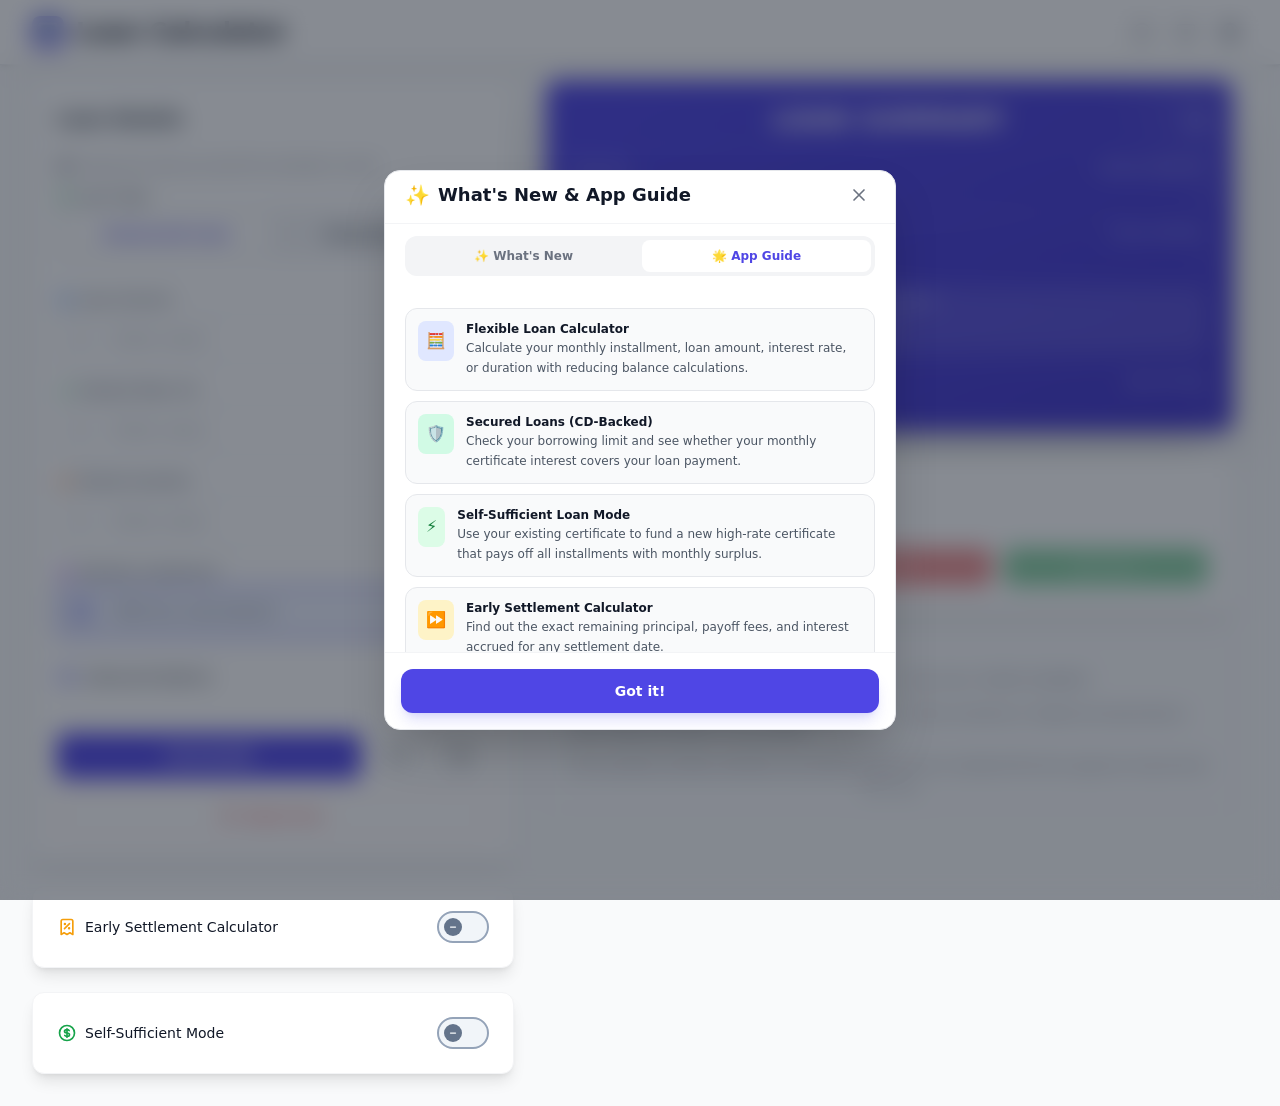
==== commit 0427aa01: "Add files via upload" ====
--- a/index.html
+++ b/index.html
@@ -29,6 +29,11 @@
             const savedLang = localStorage.getItem('language') || (navigator.language.startsWith('ar') ? 'ar' : 'en');
             document.documentElement.lang = savedLang;
             document.documentElement.dir = savedLang === 'ar' ? 'rtl' : 'ltr';
+
+            const isLandscape = window.matchMedia('(orientation: landscape)').matches || (window.innerWidth > window.innerHeight && window.innerWidth >= 480);
+            document.documentElement.setAttribute('data-orientation', isLandscape ? 'landscape' : 'portrait');
+            document.documentElement.classList.toggle('landscape', isLandscape);
+            document.documentElement.classList.toggle('portrait', !isLandscape);
         })();
     </script>
     <meta name="viewport"
@@ -498,12 +503,12 @@
                                     class="text-input select-text" placeholder="Enter value" autocomplete="off" autocorrect="off"
                                     autocapitalize="off" spellcheck="false">
                             </div>
-                            <!-- Option C: Quick-Fill Helper Chip -->
-                            <div id="self-covering-chip-container" class="hidden mt-1.5 flex items-center justify-start">
-                                <button type="button" id="self-covering-chip" class="inline-flex items-center gap-1 py-0.5 px-2 rounded-full bg-emerald-50 dark:bg-emerald-950/60 border border-emerald-200 dark:border-emerald-800/70 text-emerald-700 dark:text-emerald-300 hover:bg-emerald-100 dark:hover:bg-emerald-900/80 transition-colors text-[10px] font-medium cursor-pointer" title="Click to apply 100% covered loan amount">
+                            <!-- Quick-Fill Helper Chip: Max Allowed Loan -->
+                            <div id="max-loan-chip-container" class="hidden mt-1.5 flex items-center justify-start">
+                                <button type="button" id="max-loan-chip" class="max-loan-chip" title="Click to apply maximum allowed loan amount" data-lang-title="maxLoanChipTitle">
                                     <span>💡</span>
-                                    <span data-lang-key="selfCoveringChipLabel">100% covered by CDs:</span>
-                                    <span id="self-covering-chip-val" class="font-bold">-</span>
+                                    <span data-lang-key="maxLoanChipLabel">Max allowed:</span>
+                                    <span id="max-loan-chip-val">-</span>
                                 </button>
                             </div>
                             <p class="error-text hidden" id="error-amount" role="alert" aria-live="polite" data-lang-key="invalidAmount">Please enter a valid amount.</p>
@@ -568,7 +573,7 @@
                                     class="absolute left-0 right-0 top-full mt-1.5 z-50 rounded-xl overflow-hidden shadow-xl border border-gray-100 dark:border-gray-800 bg-white dark:bg-gray-900 transform origin-top duration-200 ease-[cubic-bezier(0.23,1,0.32,1)] opacity-0 invisible scale-95 -translate-y-2 pointer-events-none">
                                     <div class="freq-option" data-value="1" role="option" tabindex="-1" aria-selected="true"
                                         style="padding:12px 16px; cursor:pointer; display:flex; align-items:center; justify-content:space-between;
-                                                transition: background 0.15s ease; border-bottom: 1px solid var(--border-color, #e5e7eb);">
+                                                transition: background 0.15s ease;">
                                         <span class="freq-option-label" data-lang-key="freqMonthly" style="font-weight:500;">Monthly</span>
                                         <span class="freq-check" style="width:20px; height:20px; border-radius:50%;
                                               border: 2px solid var(--primary-color, #6366f1); display:flex; align-items:center; justify-content:center;">
@@ -1413,6 +1418,33 @@
                                 </div>
                             </div>
                         </div>
+                    </div>
+
+                    <!-- Final Installment Disclosure (shown when final installment differs from regular) -->
+                    <div id="summary-final-inst-container" class="hidden">
+                        <div class="summary-divider"></div>
+                        <div class="flex items-center justify-between">
+                            <div class="flex items-center gap-1">
+                                <span class="text-indigo-100 text-xs uppercase font-medium opacity-80" data-lang-key="finalInstAmountLabel">Final Installment</span>
+                                <span class="info-icon" tabindex="0" role="button" aria-label="Final installment info" data-lang-tooltip="finalInstExplain">ℹ</span>
+                            </div>
+                            <span class="text-lg font-bold text-white select-text" id="summary-final-inst">-</span>
+                        </div>
+                        <p id="summary-final-inst-note" class="text-[11px] text-indigo-200/80 mt-0.5 text-start font-medium"></p>
+                    </div>
+
+                    <!-- Target Reconciliation Banner (shown when solving for Rate or Amount where committed rounding adjusts installment) -->
+                    <div id="target-reconcile-card" class="hidden mt-3 p-3 bg-indigo-950/40 border border-indigo-300/30 rounded-xl text-center backdrop-blur-sm">
+                        <p class="text-xs text-indigo-100 font-medium leading-relaxed" id="target-reconcile-text" dir="auto"></p>
+                    </div>
+
+                    <!-- Period Fractional Reconciliation Banner (shown when solving for period with fractional result) -->
+                    <div id="period-reconcile-card" class="hidden mt-3 p-3 bg-indigo-950/40 border border-indigo-300/30 rounded-xl text-center backdrop-blur-sm">
+                        <p class="text-xs text-indigo-100 font-medium leading-relaxed" id="period-reconcile-text" dir="auto"></p>
+                        <button type="button" id="period-equalize-btn" class="mt-2.5 w-full px-3 py-2 bg-white text-indigo-900 hover:bg-indigo-50 font-bold text-xs rounded-lg shadow-md transition-all flex items-center justify-center gap-1.5 active:scale-95">
+                            <svg class="w-3.5 h-3.5 flex-shrink-0" fill="none" stroke="currentColor" viewBox="0 0 24 24"><path stroke-linecap="round" stroke-linejoin="round" stroke-width="2" d="M4 4v5h.582m15.356 2A8.001 8.001 0 004.582 9m0 0H9m11 11v-5h-.581m0 0a8.003 8.003 0 01-15.357-2m15.357 2H15"/></svg>
+                            <span id="period-equalize-btn-text"></span>
+                        </button>
                     </div>
 
                     <!-- Calculation Fingerprint -->
@@ -1508,14 +1540,13 @@
         <!-- Schedule container moved OUTSIDE the grid for independent layout flow -->
         <div id="schedule-container"
             class="mt-8 hidden bg-white dark:bg-gray-900 rounded-xl shadow-lg hover-card border border-gray-100 dark:border-gray-800 overflow-hidden opacity-0 scroll-mt-24">
-            <div
-                class="px-6 py-4 border-b border-gray-200 dark:border-gray-800 relative flex items-center justify-center">
-                <h2 class="text-lg font-semibold text-gray-800 dark:text-gray-100 text-center w-full"
+            <div class="px-4 py-3.5 sm:px-6 sm:py-4 border-b border-gray-200 dark:border-gray-800 relative flex items-center justify-center">
+                <h2 class="text-base sm:text-lg font-bold text-gray-800 dark:text-gray-100 text-center w-full"
                     data-lang-key="scheduleTitle">Amortization Schedule</h2>
                 <button type="button" id="close-schedule-btn"
-                    class="absolute right-4 text-gray-500 hover:text-gray-700 dark:text-gray-400 p-2"
+                    class="absolute end-3 sm:end-4 top-1/2 -translate-y-1/2 text-gray-400 hover:text-gray-600 dark:hover:text-gray-200 p-1.5 sm:p-2 rounded-lg hover:bg-gray-100 dark:hover:bg-gray-800 transition-colors"
                     aria-label="Close" data-lang-aria-label="closeBtn">
-                    <svg class="w-6 h-6" fill="none" stroke="currentColor" viewBox="0 0 24 24" aria-hidden="true">
+                    <svg class="w-5 h-5" fill="none" stroke="currentColor" viewBox="0 0 24 24" aria-hidden="true">
                         <path stroke-linecap="round" stroke-linejoin="round" stroke-width="2" d="M6 18L18 6M6 6l12 12">
                         </path>
                     </svg>
@@ -1531,20 +1562,20 @@
                                 No.
                             </th>
                             <th scope="col" data-lang-key="colDate"
-                                class="px-0.5 sm:px-1 py-2 sm:py-3 text-end text-xs font-bold uppercase tracking-wider">
+                                class="px-0.5 sm:px-1 py-2 sm:py-3 text-end text-xs font-bold uppercase tracking-wider whitespace-nowrap">
                                 Date
                             </th>
                             <th scope="col" data-lang-key="colBalance"
-                                class="hidden sm:table-cell px-1 py-3 text-end text-xs font-bold uppercase tracking-wider">
+                                class="hidden sm:table-cell px-1 py-3 text-end text-xs font-bold uppercase tracking-wider whitespace-nowrap">
                                 Balance</th>
                             <th scope="col" data-lang-key="colInterest"
-                                class="px-0.5 sm:px-1 py-2 sm:py-3 text-end text-xs font-bold uppercase tracking-wider">
+                                class="px-0.5 sm:px-1 py-2 sm:py-3 text-end text-xs font-bold uppercase tracking-wider whitespace-nowrap">
                                 Interest</th>
                             <th scope="col" data-lang-key="colPrincipal"
-                                class="px-0.5 sm:px-1 py-2 sm:py-3 text-end text-xs font-bold uppercase tracking-wider">
+                                class="px-0.5 sm:px-1 py-2 sm:py-3 text-end text-xs font-bold uppercase tracking-wider whitespace-nowrap">
                                 Principal</th>
                             <th scope="col" data-lang-key="colRemaining"
-                                class="px-0.5 sm:px-1 py-2 sm:py-3 text-end text-xs font-bold uppercase tracking-wider ltr:pr-4 rtl:pl-4">
+                                class="px-0.5 sm:px-1 py-2 sm:py-3 text-end text-xs font-bold uppercase tracking-wider whitespace-nowrap ltr:pr-2 sm:ltr:pr-4 rtl:pl-2 sm:rtl:pl-4">
                                 Remaining</th>
                         </tr>
                     </thead>
@@ -1692,7 +1723,7 @@
         <div
             class="modal-overlay fixed inset-0 bg-gray-900/50 backdrop-blur-md opacity-0 transition-opacity duration-300 ease-out">
         </div>
-        <div class="modal-container bg-white dark:bg-gray-800 w-full md:w-11/12 md:max-w-lg mx-auto rounded-t-2xl rounded-b-none md:rounded-2xl shadow-2xl z-50 overflow-hidden transform transition-all duration-300 ease-out translate-y-full md:translate-y-0 md:opacity-0 md:scale-95 border-t md:border border-gray-200 dark:border-gray-700 pb-safe h-[85vh] md:h-auto md:max-h-[88vh] flex flex-col">
+        <div class="modal-container bg-white dark:bg-gray-800 w-full md:w-11/12 md:max-w-lg mx-auto rounded-t-2xl rounded-b-none md:rounded-2xl shadow-2xl z-50 overflow-hidden transform transition-all duration-300 ease-out translate-y-full md:translate-y-0 md:opacity-0 md:scale-95 border-t md:border border-gray-200 dark:border-gray-700 pb-safe h-[82vh] md:h-[580px] max-h-[85vh] md:max-h-[580px] flex flex-col">
             
             <!-- Mobile Drag Handle: Placed in its own flow row above header, never overlaps -->
             <div class="modal-drag-handle md:hidden" aria-hidden="true">
@@ -1872,7 +1903,7 @@
                         </svg>
                     </button>
                 </div>
-                <div id="history-list" class="space-y-3 mt-4 pb-8 md:pb-0">
+                <div id="history-list" class="space-y-3 mt-4">
                     <p class="text-center text-gray-500 py-8 text-sm" data-lang-key="noHistorySaved">No history saved
                         yet.</p>
                 </div>
--- a/app.css
+++ b/app.css
@@ -282,12 +282,15 @@
 .dark .freq-option:active {
     background: rgba(99, 102, 241, 0.25);
 }
+.freq-option {
+    border: none !important;
+}
 .dark #freq-dropdown {
     background: var(--card-bg, #1f2937);
     border-color: var(--card-border, #374151);
 }
 .dark .freq-option {
-    border-color: var(--card-border, #374151);
+    border: none !important;
 }
 .dark .freq-check {
     border-color: #4b5563;
@@ -296,6 +299,53 @@
 .input-group.error-state {
     border-color: #ef4444 !important;
     box-shadow: 0 0 0 1px #ef4444;
+}
+
+/* Quick-fill Max Loan Helper Chip */
+.max-loan-chip {
+    display: inline-flex;
+    align-items: center;
+    gap: 0.35rem;
+    padding: 0.25rem 0.65rem;
+    border-radius: 9999px;
+    font-size: 11px;
+    font-weight: 600;
+    line-height: 1.2;
+    cursor: pointer;
+    transition: all 0.2s ease;
+    background-color: #eef2ff;
+    border: 1px solid #c7d2fe;
+    color: #3730a3;
+}
+
+.max-loan-chip:hover {
+    background-color: #e0e7ff;
+    border-color: #a5b4fc;
+    color: #312e81;
+}
+
+.max-loan-chip:focus-visible {
+    outline: none;
+    box-shadow: 0 0 0 2px rgba(99, 102, 241, 0.4);
+}
+
+.dark .max-loan-chip,
+html.dark .max-loan-chip {
+    background-color: rgba(99, 102, 241, 0.2) !important;
+    border: 1px solid rgba(165, 180, 252, 0.45) !important;
+    color: #e0e7ff !important;
+}
+
+.dark .max-loan-chip:hover,
+html.dark .max-loan-chip:hover {
+    background-color: rgba(99, 102, 241, 0.35) !important;
+    border-color: rgba(199, 210, 254, 0.65) !important;
+    color: #ffffff !important;
+}
+
+.max-loan-chip #max-loan-chip-val {
+    font-weight: 700;
+    color: inherit;
 }
 
 .info-icon {
@@ -466,6 +516,12 @@
 }
 
 /* Amortization schedule table spacing and alignment */
+#schedule-container table {
+    width: 100%;
+    border-collapse: separate;
+    border-spacing: 0;
+}
+
 #schedule-container table th,
 #schedule-container table td {
     padding-left: 0.25rem !important;
@@ -513,15 +569,33 @@
         letter-spacing: 0.015em;
     }
 }
-@media (min-width: 640px) {
+@media (min-width: 640px), (orientation: landscape) {
     #schedule-container table th {
         font-size: 0.75rem;
         letter-spacing: 0.025em;
     }
-}
-
-/* Mobile font optimization for schedule numbers to prevent wrapping/overflow */
-@media (max-width: 639px) {
+    #schedule-container table th:last-child,
+    #schedule-container table td:last-child {
+        padding-inline-end: 1.25rem !important;
+    }
+    #schedule-container table th.sm\:table-cell,
+    #schedule-container table td.sm\:table-cell {
+        display: table-cell !important;
+    }
+}
+
+html[data-orientation="landscape"] #schedule-container table th.sm\:table-cell,
+html[data-orientation="landscape"] #schedule-container table td.sm\:table-cell {
+    display: table-cell !important;
+}
+
+html[data-orientation="landscape"] #schedule-container table th:last-child,
+html[data-orientation="landscape"] #schedule-container table td:last-child {
+    padding-inline-end: 1.25rem !important;
+}
+
+/* Mobile font optimization for schedule numbers to fit cleanly in portrait */
+@media (max-width: 639px) and (orientation: portrait) {
     #schedule-container table {
         table-layout: auto;
         width: 100%;
@@ -535,12 +609,34 @@
     }
 }
 
-@media (min-width: 640px) {
-    /* Amortization schedule Remaining column buffer padding on desktop (LTR right / RTL left) */
-    #schedule-container table th:last-child,
-    #schedule-container table td:last-child {
-        padding-inline-end: 1.25rem !important;
-    }
+/* Fixed Height & Smooth Scroll for What's New & App Guide Modal */
+#whats-new-modal .modal-container {
+    height: 82vh !important;
+    height: 82dvh !important;
+    max-height: 85vh !important;
+    max-height: 85dvh !important;
+}
+
+@media (min-width: 768px) {
+    #whats-new-modal .modal-container {
+        height: 560px !important;
+        max-height: 560px !important;
+    }
+}
+
+@media (orientation: landscape) and (max-height: 500px) {
+    #whats-new-modal .modal-container {
+        height: 92vh !important;
+        height: 92dvh !important;
+        max-height: 92vh !important;
+    }
+}
+
+#whats-new-modal-body {
+    flex: 1 1 auto !important;
+    overflow-y: auto !important;
+    -webkit-overflow-scrolling: touch !important;
+    overscroll-behavior-y: contain !important;
 }
 
 /* Stamp Row Highlight in Amortization Schedule */
@@ -1023,6 +1119,10 @@
 }
 
 @media (min-width: 1024px) {
+    main {
+        padding-top: 1rem !important; /* 16px: perfectly matches sticky top clearance (64px navbar + 16px = 80px) */
+    }
+
     #summary-column {
         top: 5rem !important; /* 80px: 64px fixed navbar + 16px comfortable clearance */
     }
@@ -3259,3 +3359,39 @@
         transition: none !important;
     }
 }
+
+/* Calculation History Modal Cards */
+.history-card {
+    background-color: #f9fafb;
+    border: 1px solid #e5e7eb;
+    transition: transform 0.15s ease, background-color 0.15s ease, border-color 0.15s ease;
+}
+
+.history-card:hover {
+    border-color: #818cf8;
+    background-color: #f5f3ff;
+}
+
+.dark .history-card {
+    background-color: #374151 !important; /* elevated card above dark:bg-gray-800 modal */
+    border-color: #4b5563 !important;     /* gray-600 */
+}
+
+.dark .history-card:hover {
+    border-color: #6366f1 !important;     /* indigo-500 */
+    background-color: #1f2937 !important; /* gray-800 */
+}
+
+.dark .history-card .delete-btn {
+    background-color: rgba(185, 28, 28, 0.25) !important;
+    color: #fca5a5 !important;
+}
+
+.dark .history-card .delete-btn:hover {
+    background-color: rgba(185, 28, 28, 0.5) !important;
+    color: #ffffff !important;
+}
+
+#history-modal .modal-content {
+    padding-bottom: 1.5rem !important;
+}
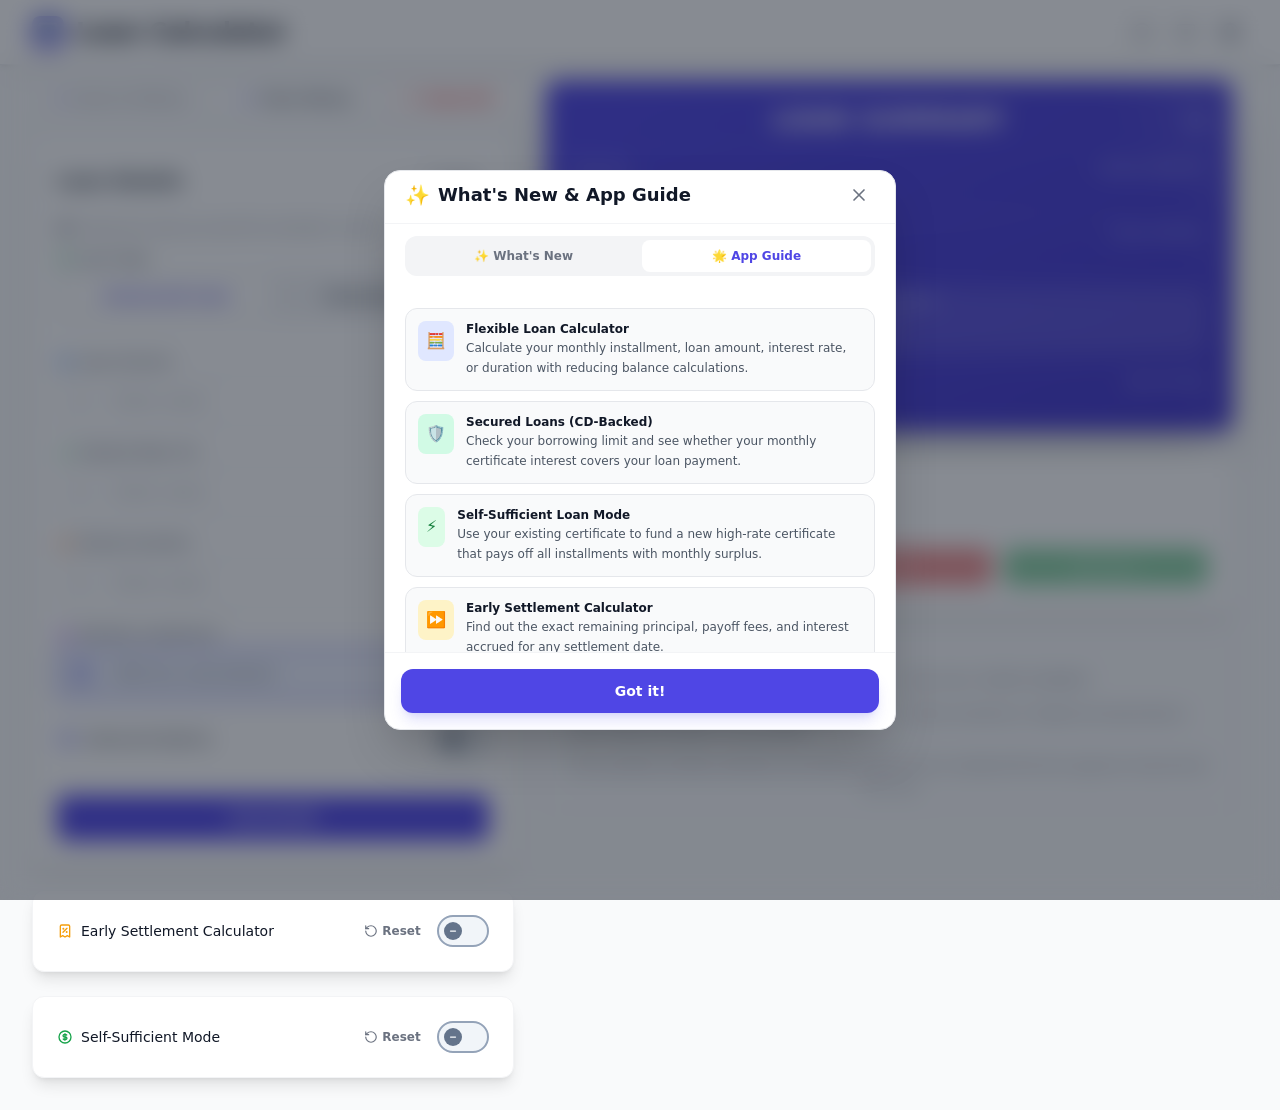
==== commit 3542ae53: "Add files via upload" ====
--- a/index.html
+++ b/index.html
@@ -51,6 +51,11 @@
     <meta name="apple-mobile-web-app-status-bar-style" content="black-translucent">
     <meta name="apple-mobile-web-app-title" content="LoanCalc">
 
+
+    <!-- Preload Critical Stylesheets & Logo for optimal LCP -->
+    <link rel="preload" href="./tailwind.css" as="style">
+    <link rel="preload" href="./app.css" as="style">
+    <link rel="preload" href="./icon.png" as="image" fetchpriority="high">
 
     <!-- XLSX is loaded lazily on first export for faster initial load -->
     <!-- Pre-compiled static Tailwind CSS (48KB vs 407KB runtime) for faster startup & full offline PWA support -->
@@ -343,10 +348,57 @@
     <main class="flex-grow max-w-7xl mx-auto px-2.5 sm:px-6 lg:px-8 py-6 sm:py-8 w-full pb-24">
         <form id="loan-form" onsubmit="return false;" class="lg:grid lg:grid-cols-12 lg:gap-8 items-start">
             <div id="input-section" class="lg:col-span-5 space-y-6">
+                <!-- Global Session Toolbar (Save, History, Reset All) -->
+                <div class="global-session-toolbar">
+                    <button type="button" id="save-button"
+                        class="global-toolbar-btn"
+                        disabled title="Save to History" data-lang-title="saveBtn" aria-label="Save to History" data-lang-aria-label="saveBtn">
+                        <svg xmlns="http://www.w3.org/2000/svg" viewBox="0 0 24 24"
+                            fill="none" stroke="currentColor" stroke-width="2" stroke-linecap="round"
+                            stroke-linejoin="round" class="w-3.5 h-3.5 sm:w-4 sm:h-4 text-indigo-600 dark:text-indigo-400 flex-shrink-0" aria-hidden="true">
+                            <path d="M19 21H5a2 2 0 0 1-2-2V5a2 2 0 0 1 2-2h11l5 5v11a2 2 0 0 1-2 2z"></path>
+                            <polyline points="17 21 17 13 7 13 7 21"></polyline>
+                            <polyline points="7 3 7 8 15 8"></polyline>
+                        </svg>
+                        <span data-lang-key="saveBtn">Save to History</span>
+                    </button>
+
+                    <button type="button" id="history-btn"
+                        class="global-toolbar-btn"
+                        title="View History" data-lang-title="historyBtn" aria-label="View History" data-lang-aria-label="historyBtn">
+                        <svg xmlns="http://www.w3.org/2000/svg" viewBox="0 0 24 24"
+                            fill="none" stroke="currentColor" stroke-width="2" stroke-linecap="round"
+                            stroke-linejoin="round" class="w-3.5 h-3.5 sm:w-4 sm:h-4 text-indigo-600 dark:text-indigo-400 flex-shrink-0" aria-hidden="true">
+                            <path d="M12 8v4l3 3m6-3a9 9 0 11-18 0 9 9 0 0118 0z"></path>
+                        </svg>
+                        <span data-lang-key="historyBtn">View History</span>
+                    </button>
+
+                    <button type="button" id="global-reset-btn"
+                        class="global-toolbar-btn global-toolbar-btn-danger"
+                        title="Reset All" data-lang-title="resetAllBtn" aria-label="Reset All" data-lang-aria-label="resetAllBtn">
+                        <svg xmlns="http://www.w3.org/2000/svg" viewBox="0 0 24 24"
+                            fill="none" stroke="currentColor" stroke-width="2" stroke-linecap="round"
+                            stroke-linejoin="round" class="w-3.5 h-3.5 sm:w-4 sm:h-4 flex-shrink-0" aria-hidden="true">
+                            <path d="M3 12a9 9 0 1 0 9-9 9.75 9.75 0 0 0-6.74 2.74L3 8" />
+                            <path d="M3 3v5h5" />
+                        </svg>
+                        <span data-lang-key="resetAllBtn">Reset All</span>
+                    </button>
+                </div>
+
                 <div
                     class="bg-white dark:bg-gray-900 p-3.5 sm:p-6 rounded-xl shadow-lg hover-card border border-gray-100 dark:border-gray-800 transition-colors">
-                    <h2 class="text-lg font-semibold text-gray-800 dark:text-gray-100 mb-4 border-b border-gray-100 dark:border-gray-800 pb-2"
-                        data-lang-key="inputSectionTitle">Loan Details</h2>
+                    <div class="flex items-center justify-between mb-4 border-b border-gray-100 dark:border-gray-800 pb-2 gap-2">
+                        <h2 class="text-lg font-semibold text-gray-800 dark:text-gray-100"
+                            data-lang-key="inputSectionTitle">Loan Details</h2>
+                        <button type="button" id="reset-button"
+                            class="flex items-center gap-1 text-xs font-semibold text-gray-500 hover:text-red-500 dark:text-gray-400 dark:hover:text-red-400 py-1 px-2 rounded-lg hover:bg-gray-100 dark:hover:bg-gray-800 transition-colors whitespace-nowrap"
+                            title="Reset Loan Details" data-lang-title="resetLoanDetailsBtn" aria-label="Reset Loan Details" data-lang-aria-label="resetLoanDetailsBtn">
+                            <svg class="w-3.5 h-3.5 flex-shrink-0" fill="none" stroke="currentColor" viewBox="0 0 24 24"><path stroke-linecap="round" stroke-linejoin="round" stroke-width="2" d="M3 12a9 9 0 1 0 9-9 9.75 9.75 0 0 0-6.74 2.74L3 8" /><path stroke-linecap="round" stroke-linejoin="round" stroke-width="2" d="M3 3v5h5" /></svg>
+                            <span data-lang-key="resetSectionBtn">Reset</span>
+                        </button>
+                    </div>
 
                     <div class="space-y-4">
                         <!-- Radio Button Hint -->
@@ -400,6 +452,19 @@
                                     </div>
                                 </div>
 
+                                <!-- Global Collateral Interest Accrual Basis Selector -->
+                                <div class="flex items-center justify-between gap-2 p-1.5 sm:p-2 bg-white/80 dark:bg-gray-900/60 rounded-lg border border-indigo-100 dark:border-indigo-900/40">
+                                    <span class="text-[11px] sm:text-xs font-semibold text-gray-700 dark:text-gray-300" data-lang-key="collateralBasisLabel">Interest Accrual Basis</span>
+                                    <div class="inline-flex rounded-lg p-0.5 bg-gray-100 dark:bg-gray-800" role="group" aria-label="Collateral Interest Accrual Basis">
+                                        <button type="button" id="col-basis-monthly-btn" class="col-basis-btn py-1 px-2.5 rounded-md text-[11px] sm:text-xs font-bold transition-all shadow-xs bg-white dark:bg-gray-700 text-indigo-600 dark:text-indigo-300" data-basis="monthly">
+                                            <span data-lang-key="basisMonthly">Monthly</span>
+                                        </button>
+                                        <button type="button" id="col-basis-quarterly-btn" class="col-basis-btn py-1 px-2.5 rounded-md text-[11px] sm:text-xs font-semibold transition-all text-gray-600 dark:text-gray-400 hover:text-gray-900 dark:hover:text-white" data-basis="quarterly">
+                                            <span data-lang-key="basisQuarterly">Quarterly</span>
+                                        </button>
+                                    </div>
+                                </div>
+
                                 <!-- Column Headers & List Wrapper -->
                                 <div>
                                     <div id="collateral-headers-row" class="hidden">
@@ -454,11 +519,11 @@
 
                                     <div class="grid grid-cols-3 gap-1.5 text-center text-xs">
                                         <div class="bg-white/70 dark:bg-gray-900/50 p-1.5 rounded-lg flex flex-col justify-between min-h-[44px]">
-                                            <span class="block text-[9px] sm:text-[10px] leading-tight text-gray-500 dark:text-gray-400 break-words" data-lang-key="cdMonthlyReturnLabel">Monthly CD Returns</span>
+                                            <span id="cashflow-cd-return-label" class="block text-[9px] sm:text-[10px] leading-tight text-gray-500 dark:text-gray-400 break-words" data-lang-key="cdMonthlyReturnLabel">Monthly CD Returns</span>
                                             <span id="cashflow-cd-return" class="font-bold text-emerald-600 dark:text-emerald-400 text-xs sm:text-sm select-text">+0.00</span>
                                         </div>
                                         <div class="bg-white/70 dark:bg-gray-900/50 p-1.5 rounded-lg flex flex-col justify-between min-h-[44px]">
-                                            <span class="block text-[9px] sm:text-[10px] leading-tight text-gray-500 dark:text-gray-400 break-words" data-lang-key="loanInstallmentMonthlyLabel">Monthly Installment</span>
+                                            <span id="cashflow-loan-inst-label" class="block text-[9px] sm:text-[10px] leading-tight text-gray-500 dark:text-gray-400 break-words" data-lang-key="loanInstallmentMonthlyLabel">Monthly Installment</span>
                                             <span id="cashflow-loan-inst" class="font-bold text-indigo-600 dark:text-indigo-400 text-xs sm:text-sm select-text">-0.00</span>
                                         </div>
                                         <div id="cashflow-diff-box" class="bg-emerald-50/80 dark:bg-emerald-950/50 border border-emerald-200 dark:border-emerald-800 p-1.5 rounded-lg flex flex-col justify-between min-h-[44px]">
@@ -543,56 +608,6 @@
                             </p>
                         </div>
 
-                        <div id="frequency-container" class="hidden">
-                            <label class="field-label" for="freq-trigger">
-                                <svg class="w-4 h-4 text-teal-500" fill="none" stroke="currentColor"
-                                    viewBox="0 0 24 24">
-                                    <path stroke-linecap="round" stroke-linejoin="round" stroke-width="2"
-                                        d="M4 4v5h.582m15.356 2A8.001 8.001 0 004.582 9m0 0H9m11 11v-5h-.581m0 0a8.003 8.003 0 01-15.357-2m15.357 2H15" />
-                                </svg>
-                                <span data-lang-key="frequencyLabel">Installment Frequency</span>
-                            </label>
-                            <div class="input-group" style="position: relative;">
-                                <!-- Hidden native select for value syncing -->
-                                <select id="installment-freq" style="display:none;">
-                                    <option value="1">Monthly</option>
-                                    <option value="3">Quarterly</option>
-                                </select>
-                                <!-- Custom dropdown trigger -->
-                                <button type="button" id="freq-trigger" class="text-input select-text focus-visible:outline-none focus-visible:ring-2 focus-visible:ring-indigo-500 dark:focus-visible:ring-indigo-400 focus-visible:ring-offset-1 dark:focus-visible:ring-offset-gray-900 rounded-lg"
-                                    aria-expanded="false" aria-haspopup="listbox" aria-controls="freq-dropdown"
-                                    style="cursor:pointer; display:flex; align-items:center; justify-content:space-between; width:100%; text-align:start; gap:8px;">
-                                    <span id="freq-trigger-text" data-lang-key="freqMonthly">Monthly</span>
-                                    <svg class="w-4 h-4 opacity-60 flex-shrink-0 transition-transform duration-200" id="freq-chevron"
-                                        fill="none" stroke="currentColor" viewBox="0 0 24 24" aria-hidden="true">
-                                        <path stroke-linecap="round" stroke-linejoin="round" stroke-width="2" d="M19 9l-7 7-7-7" />
-                                    </svg>
-                                </button>
-                                <!-- Custom dropdown panel -->
-                                <div id="freq-dropdown" role="listbox" aria-labelledby="frequencyLabel" tabindex="-1"
-                                    class="absolute left-0 right-0 top-full mt-1.5 z-50 rounded-xl overflow-hidden shadow-xl border border-gray-100 dark:border-gray-800 bg-white dark:bg-gray-900 transform origin-top duration-200 ease-[cubic-bezier(0.23,1,0.32,1)] opacity-0 invisible scale-95 -translate-y-2 pointer-events-none">
-                                    <div class="freq-option" data-value="1" role="option" tabindex="-1" aria-selected="true"
-                                        style="padding:12px 16px; cursor:pointer; display:flex; align-items:center; justify-content:space-between;
-                                                transition: background 0.15s ease;">
-                                        <span class="freq-option-label" data-lang-key="freqMonthly" style="font-weight:500;">Monthly</span>
-                                        <span class="freq-check" style="width:20px; height:20px; border-radius:50%;
-                                              border: 2px solid var(--primary-color, #6366f1); display:flex; align-items:center; justify-content:center;">
-                                            <span style="width:10px; height:10px; border-radius:50%; background:var(--primary-color, #6366f1);"></span>
-                                        </span>
-                                    </div>
-                                    <div class="freq-option" data-value="3" role="option" tabindex="-1" aria-selected="false"
-                                        style="padding:12px 16px; cursor:pointer; display:flex; align-items:center; justify-content:space-between;
-                                                transition: background 0.15s ease;">
-                                        <span class="freq-option-label" data-lang-key="freqQuarterly" style="font-weight:500;">Quarterly</span>
-                                        <span class="freq-check" style="width:20px; height:20px; border-radius:50%;
-                                              border: 2px solid #d1d5db; display:flex; align-items:center; justify-content:center;">
-                                            <span style="width:10px; height:10px; border-radius:50%; background:transparent;"></span>
-                                        </span>
-                                    </div>
-                                </div>
-                            </div>
-                        </div>
-
                         <div>
                             <label class="field-label" for="loan-period">
                                 <svg class="w-4 h-4 text-orange-500" fill="none" stroke="currentColor"
@@ -632,6 +647,31 @@
                                     class="text-input select-text" readonly placeholder="Will be calculated" autocomplete="off">
                             </div>
                             <p class="error-text hidden" id="error-installment" role="alert" aria-live="polite" data-lang-key="invalidValue">Invalid value.</p>
+                        </div>
+
+                        <div id="frequency-container" class="hidden">
+                            <!-- Hidden native select for calculation engine & history syncing -->
+                            <select id="installment-freq" style="display:none;">
+                                <option value="1">Monthly</option>
+                                <option value="3">Quarterly</option>
+                            </select>
+
+                            <div class="freq-notice-card">
+                                <div class="flex items-center gap-1.5 sm:gap-2 min-w-0 flex-1">
+                                    <svg class="w-4 h-4 text-teal-600 dark:text-teal-400 flex-shrink-0" fill="none" stroke="currentColor" viewBox="0 0 24 24">
+                                        <path stroke-linecap="round" stroke-linejoin="round" stroke-width="2" d="M4 4v5h.582m15.356 2A8.001 8.001 0 004.582 9m0 0H9m11 11v-5h-.581m0 0a8.003 8.003 0 01-15.357-2m15.357 2H15" />
+                                    </svg>
+                                    <div class="min-w-0 flex-1">
+                                        <span class="block text-xs font-semibold text-gray-700 dark:text-gray-200 leading-tight" data-lang-key="frequencyLabel">Installment Frequency</span>
+                                        <span class="block text-gray-500 dark:text-gray-400 freq-notice-hint" data-lang-key="freqLockedHint">Determined by collateral interest basis</span>
+                                    </div>
+                                </div>
+                                <div class="flex-shrink-0">
+                                    <span id="freq-trigger-text" class="freq-notice-badge" data-lang-key="freqMonthly">
+                                        Monthly
+                                    </span>
+                                </div>
+                            </div>
                         </div>
 
                         <div class="pt-2">
@@ -755,76 +795,48 @@
                         </div>
                     </div>
 
-                    <div id="action-buttons-container" class="flex gap-2 mt-6">
+                    <div id="action-buttons-container" class="mt-6">
                         <button type="button" id="calculate-button"
-                            class="flex-1 flex justify-center py-3 px-4 border border-transparent rounded-lg shadow-sm text-sm font-bold text-white bg-indigo-600 hover:bg-indigo-700 focus:outline-none focus:ring-2 focus:ring-offset-2 focus:ring-indigo-500 transition-all active:scale-95">
+                            class="w-full flex items-center justify-center py-3 px-4 border border-transparent rounded-lg shadow-sm text-sm font-bold text-white bg-indigo-600 hover:bg-indigo-700 focus:outline-none focus:ring-2 focus:ring-offset-2 focus:ring-indigo-500 transition-all active:scale-95 cursor-pointer">
                             <span data-lang-key="computeButton">CALCULATE</span>
                         </button>
-
-                        <button type="button" id="save-button"
-                            class="w-14 flex items-center justify-center border border-gray-300 dark:border-gray-600 rounded-lg shadow-sm bg-white dark:bg-gray-800 text-gray-700 dark:text-gray-200 hover:bg-gray-50 dark:hover:bg-gray-700 transition-all active:scale-95 disabled:opacity-50"
-                            disabled title="Save to History" data-lang-title="saveBtn" aria-label="Save to History" data-lang-aria-label="saveBtn">
-                            <svg xmlns="http://www.w3.org/2000/svg" width="20" height="20" viewBox="0 0 24 24"
-                                fill="none" stroke="currentColor" stroke-width="2" stroke-linecap="round"
-                                stroke-linejoin="round" aria-hidden="true">
-                                <path d="M19 21H5a2 2 0 0 1-2-2V5a2 2 0 0 1 2-2h11l5 5v11a2 2 0 0 1-2 2z"></path>
-                                <polyline points="17 21 17 13 7 13 7 21"></polyline>
-                                <polyline points="7 3 7 8 15 8"></polyline>
-                            </svg>
-                        </button>
-
-                        <button type="button" id="history-btn"
-                            class="w-14 flex items-center justify-center border border-gray-300 dark:border-gray-600 rounded-lg shadow-sm bg-white dark:bg-gray-800 text-gray-700 dark:text-gray-200 hover:bg-gray-50 dark:hover:bg-gray-700 transition-all active:scale-95"
-                            title="View History" data-lang-title="historyBtn" aria-label="View History" data-lang-aria-label="historyBtn">
-                            <svg xmlns="http://www.w3.org/2000/svg" width="20" height="20" viewBox="0 0 24 24"
-                                fill="none" stroke="currentColor" stroke-width="2" stroke-linecap="round"
-                                stroke-linejoin="round" aria-hidden="true">
-                                <path d="M12 8v4l3 3m6-3a9 9 0 11-18 0 9 9 0 0118 0z"></path>
-                            </svg>
-                        </button>
-                    </div>
-
-                    <div class="mt-4">
-                        <button type="button" id="reset-button"
-                            class="w-full py-2.5 border border-red-200 dark:border-red-900 text-red-600 dark:text-red-400 font-medium rounded-lg hover:bg-red-50 dark:hover:bg-red-900/20 transition-all active:scale-95 text-sm flex items-center justify-center gap-2 shadow-sm">
-                            <svg xmlns="http://www.w3.org/2000/svg" width="16" height="16" viewBox="0 0 24 24"
-                                fill="none" stroke="currentColor" stroke-width="2" stroke-linecap="round"
-                                stroke-linejoin="round">
-                                <path d="M3 12a9 9 0 1 0 9-9 9.75 9.75 0 0 0-6.74 2.74L3 8" />
-                                <path d="M3 3v5h5" />
-                            </svg>
-                            <span data-lang-key="resetButton" class="min-w-[5rem] text-center inline-block">Reset
-                                Form</span>
-                        </button>
                     </div>
                 </div>
 
                 <div
                     class="bg-white dark:bg-gray-900 p-3.5 sm:p-6 rounded-xl shadow-lg hover-card border border-gray-100 dark:border-gray-800 transition-colors">
-                    <label for="early-settlement-toggle"
-                        class="flex items-center cursor-pointer justify-between w-full">
-                        <span class="flex items-center gap-2 text-sm font-medium text-gray-900 dark:text-gray-100">
-                            <svg class="w-5 h-5 text-amber-500 flex-shrink-0" fill="none" stroke="currentColor" viewBox="0 0 24 24">
+                    <div class="flex items-center justify-between w-full gap-1.5 sm:gap-2">
+                        <label for="early-settlement-toggle"
+                            class="flex items-center gap-1.5 sm:gap-2 text-xs sm:text-sm font-medium text-gray-900 dark:text-gray-100 cursor-pointer min-w-0 flex-1">
+                            <svg class="w-4 h-4 sm:w-5 sm:h-5 text-amber-500 flex-shrink-0" fill="none" stroke="currentColor" viewBox="0 0 24 24">
                                 <path stroke-linecap="round" stroke-linejoin="round" stroke-width="2"
                                     d="M9 14l6-6m-5.5.5h.01m4.99 5h.01M19 21V5a2 2 0 00-2-2H7a2 2 0 00-2 2v16l3.5-2 3.5 2 3.5-2 3.5 2zM10 8.5a.5.5 0 11-1 0 .5.5 0 011 0zm5 5a.5.5 0 11-1 0 .5.5 0 011 0z">
                                 </path>
                             </svg>
-                            <span data-lang-key="earlySettlementToggle">Early Settlement Calculator</span>
-                        </span>
-                        <div class="m3-switch-wrapper" dir="ltr">
-                            <input type="checkbox" id="early-settlement-toggle" class="sr-only m3-switch-input">
-                            <div class="m3-switch-track m3-switch-amber">
-                                <div class="m3-switch-thumb">
-                                    <svg class="m3-switch-icon-off" viewBox="0 0 16 16" fill="currentColor" aria-hidden="true">
-                                        <rect x="3" y="7" width="10" height="2" rx="1" />
-                                    </svg>
-                                    <svg class="m3-switch-icon-on" viewBox="0 0 16 16" fill="none" stroke="currentColor" stroke-width="2.5" stroke-linecap="round" stroke-linejoin="round" aria-hidden="true">
-                                        <polyline points="3.5 8.5 6.5 11.5 12.5 4.5" />
-                                    </svg>
-                                </div>
-                            </div>
-                        </div>
-                    </label>
+                            <span class="leading-tight" data-lang-key="earlySettlementToggle">Early Settlement Calculator</span>
+                        </label>
+                        <div class="flex items-center gap-1 sm:gap-2 flex-shrink-0">
+                            <button type="button" id="early-settlement-reset-btn"
+                                class="flex items-center gap-1 text-xs font-semibold text-gray-500 hover:text-red-500 dark:text-gray-400 dark:hover:text-red-400 py-1 px-2 rounded-lg hover:bg-gray-100 dark:hover:bg-gray-800 transition-colors whitespace-nowrap"
+                                title="Reset Early Settlement" data-lang-title="resetEarlySettlementBtn" aria-label="Reset Early Settlement" data-lang-aria-label="resetEarlySettlementBtn">
+                                <svg class="w-3.5 h-3.5 flex-shrink-0" fill="none" stroke="currentColor" viewBox="0 0 24 24"><path stroke-linecap="round" stroke-linejoin="round" stroke-width="2" d="M3 12a9 9 0 1 0 9-9 9.75 9.75 0 0 0-6.74 2.74L3 8" /><path stroke-linecap="round" stroke-linejoin="round" stroke-width="2" d="M3 3v5h5" /></svg>
+                                <span data-lang-key="resetSectionBtn">Reset</span>
+                            </button>
+                            <label for="early-settlement-toggle" class="m3-switch-wrapper cursor-pointer" dir="ltr">
+                                <input type="checkbox" id="early-settlement-toggle" class="sr-only m3-switch-input">
+                                <div class="m3-switch-track m3-switch-amber">
+                                    <div class="m3-switch-thumb">
+                                        <svg class="m3-switch-icon-off" viewBox="0 0 16 16" fill="currentColor" aria-hidden="true">
+                                            <rect x="3" y="7" width="10" height="2" rx="1" />
+                                        </svg>
+                                        <svg class="m3-switch-icon-on" viewBox="0 0 16 16" fill="none" stroke="currentColor" stroke-width="2.5" stroke-linecap="round" stroke-linejoin="round" aria-hidden="true">
+                                            <polyline points="3.5 8.5 6.5 11.5 12.5 4.5" />
+                                        </svg>
+                                    </div>
+                                </div>
+                            </label>
+                        </div>
+                    </div>
 
                     <div id="early-settlement-section"
                         class="overflow-hidden transition-all duration-300 max-h-0 opacity-0">
@@ -867,11 +879,11 @@
                                     </div>
                                 </div>
                             </div>
-                            <div class="mt-4 flex justify-end p-1">
+                            <div class="mt-4">
                                 <button type="button" id="early-settlement-calc-btn"
-                                    class="w-full sm:w-auto px-4 py-2.5 bg-amber-600 hover:bg-amber-700 text-white text-sm font-medium rounded-lg shadow-sm focus:outline-none focus:ring-2 focus:ring-offset-2 focus:ring-amber-500 transition-all active:scale-95"
-                                    data-lang-key="calculateBtn">
-                                    Calculate
+                                    class="w-full flex items-center justify-center py-3 px-4 border border-transparent rounded-lg shadow-sm text-sm font-bold text-white bg-amber-600 hover:bg-amber-700 focus:outline-none focus:ring-2 focus:ring-offset-2 focus:ring-amber-500 transition-all active:scale-95 cursor-pointer"
+                                    data-lang-key="computeButton">
+                                    CALCULATE
                                 </button>
                             </div>
                             <p class="text-xs text-red-500 mt-2 hidden" id="error-early-settlement"
@@ -955,29 +967,37 @@
 
                 <div
                     class="bg-white dark:bg-gray-900 p-3.5 sm:p-6 rounded-xl shadow-lg hover-card border border-gray-100 dark:border-gray-800 transition-colors">
-                    <label for="self-sufficient-toggle" class="flex items-center cursor-pointer justify-between w-full">
-                        <span class="flex items-center gap-2 text-sm font-medium text-gray-900 dark:text-gray-100">
-                            <svg class="w-5 h-5 text-green-600 flex-shrink-0" fill="none" stroke="currentColor" viewBox="0 0 24 24">
+                    <div class="flex items-center justify-between w-full gap-1.5 sm:gap-2">
+                        <label for="self-sufficient-toggle" class="flex items-center gap-1.5 sm:gap-2 text-xs sm:text-sm font-medium text-gray-900 dark:text-gray-100 cursor-pointer min-w-0 flex-1">
+                            <svg class="w-4 h-4 sm:w-5 sm:h-5 text-green-600 flex-shrink-0" fill="none" stroke="currentColor" viewBox="0 0 24 24">
                                 <path stroke-linecap="round" stroke-linejoin="round" stroke-width="2"
                                     d="M12 8c-1.657 0-3 .895-3 2s1.343 2 3 2 3 .895 3 2-1.343 2-3 2m0-8c1.11 0 2.08.402 2.599 1M12 8V7m0 1v8m0 0v1m0-1c-1.11 0-2.08-.402-2.599-1M21 12a9 9 0 11-18 0 9 9 0 0118 0z">
                                 </path>
                             </svg>
-                            <span data-lang-key="selfSufficientMode">Self-Sufficient Mode</span>
-                        </span>
-                        <div class="m3-switch-wrapper" dir="ltr">
-                            <input type="checkbox" id="self-sufficient-toggle" class="sr-only m3-switch-input">
-                            <div class="m3-switch-track m3-switch-green">
-                                <div class="m3-switch-thumb">
-                                    <svg class="m3-switch-icon-off" viewBox="0 0 16 16" fill="currentColor" aria-hidden="true">
-                                        <rect x="3" y="7" width="10" height="2" rx="1" />
-                                    </svg>
-                                    <svg class="m3-switch-icon-on" viewBox="0 0 16 16" fill="none" stroke="currentColor" stroke-width="2.5" stroke-linecap="round" stroke-linejoin="round" aria-hidden="true">
-                                        <polyline points="3.5 8.5 6.5 11.5 12.5 4.5" />
-                                    </svg>
-                                </div>
-                            </div>
-                        </div>
-                    </label>
+                            <span class="leading-tight" data-lang-key="selfSufficientMode">Self-Sufficient Mode</span>
+                        </label>
+                        <div class="flex items-center gap-1 sm:gap-2 flex-shrink-0">
+                            <button type="button" id="self-sufficient-reset-btn"
+                                class="flex items-center gap-1 text-xs font-semibold text-gray-500 hover:text-red-500 dark:text-gray-400 dark:hover:text-red-400 py-1 px-2 rounded-lg hover:bg-gray-100 dark:hover:bg-gray-800 transition-colors whitespace-nowrap"
+                                title="Reset Self-Sufficient" data-lang-title="resetSelfSufficientBtn" aria-label="Reset Self-Sufficient" data-lang-aria-label="resetSelfSufficientBtn">
+                                <svg class="w-3.5 h-3.5 flex-shrink-0" fill="none" stroke="currentColor" viewBox="0 0 24 24"><path stroke-linecap="round" stroke-linejoin="round" stroke-width="2" d="M3 12a9 9 0 1 0 9-9 9.75 9.75 0 0 0-6.74 2.74L3 8" /><path stroke-linecap="round" stroke-linejoin="round" stroke-width="2" d="M3 3v5h5" /></svg>
+                                <span data-lang-key="resetSectionBtn">Reset</span>
+                            </button>
+                            <label for="self-sufficient-toggle" class="m3-switch-wrapper cursor-pointer" dir="ltr">
+                                <input type="checkbox" id="self-sufficient-toggle" class="sr-only m3-switch-input">
+                                <div class="m3-switch-track m3-switch-green">
+                                    <div class="m3-switch-thumb">
+                                        <svg class="m3-switch-icon-off" viewBox="0 0 16 16" fill="currentColor" aria-hidden="true">
+                                            <rect x="3" y="7" width="10" height="2" rx="1" />
+                                        </svg>
+                                        <svg class="m3-switch-icon-on" viewBox="0 0 16 16" fill="none" stroke="currentColor" stroke-width="2.5" stroke-linecap="round" stroke-linejoin="round" aria-hidden="true">
+                                            <polyline points="3.5 8.5 6.5 11.5 12.5 4.5" />
+                                        </svg>
+                                    </div>
+                                </div>
+                            </label>
+                        </div>
+                    </div>
 
                     <div id="self-sufficient-section"
                         class="overflow-hidden transition-all duration-300 max-h-0 opacity-0">
@@ -1122,11 +1142,11 @@
                                 </div>
                             </div>
 
-                            <div class="pt-2 p-1">
+                            <div class="mt-4">
                                 <button type="button" id="self-sufficient-calc-btn"
-                                    class="w-full py-3 px-4 bg-green-600 hover:bg-green-700 text-white text-sm font-bold rounded-lg shadow-sm focus:outline-none focus:ring-2 focus:ring-green-500 focus:ring-offset-2 dark:focus:ring-offset-gray-900 transition-all active:scale-[0.98] flex items-center justify-center gap-2 cursor-pointer"
-                                    data-lang-key="calculateBtn">
-                                    Calculate
+                                    class="w-full flex items-center justify-center py-3 px-4 border border-transparent rounded-lg shadow-sm text-sm font-bold text-white bg-green-600 hover:bg-green-700 focus:outline-none focus:ring-2 focus:ring-offset-2 focus:ring-green-500 transition-all active:scale-95 cursor-pointer"
+                                    data-lang-key="computeButton">
+                                    CALCULATE
                                 </button>
                             </div>
                             <p class="text-xs text-red-500 mt-1 px-1 hidden" id="error-self-sufficient"
@@ -1339,13 +1359,13 @@
                         <div class="summary-collapse-inner">
                             <div class="summary-grid items-center pt-1">
                                 <div>
-                                    <p class="text-indigo-100 text-xs uppercase font-medium mb-1 opacity-80"
+                                    <p class="text-indigo-100 text-xs uppercase font-medium mb-1 opacity-80 whitespace-nowrap"
                                         data-lang-key="monthlyInstallmentLabel">Monthly Installment</p>
                                     <span class="text-xl font-extrabold text-white select-text"
                                         id="summary-std-inst">-</span>
                                 </div>
                                 <div class="text-end">
-                                    <div class="flex items-center gap-1 mb-1 justify-end">
+                                    <div class="flex items-center gap-1 mb-1 justify-end whitespace-nowrap">
                                         <span class="info-icon" tabindex="0" role="button" aria-label="Flat rate info" data-lang-tooltip="flatRateExplain"
                                             data-tooltip="Simple interest equivalent: (Total Interest ÷ Principal) ÷ Years × 100">ℹ</span>
                                         <span class="text-indigo-100 text-xs uppercase font-medium opacity-80"
@@ -1540,11 +1560,12 @@
         <!-- Schedule container moved OUTSIDE the grid for independent layout flow -->
         <div id="schedule-container"
             class="mt-8 hidden bg-white dark:bg-gray-900 rounded-xl shadow-lg hover-card border border-gray-100 dark:border-gray-800 overflow-hidden opacity-0 scroll-mt-24">
-            <div class="px-4 py-3.5 sm:px-6 sm:py-4 border-b border-gray-200 dark:border-gray-800 relative flex items-center justify-center">
-                <h2 class="text-base sm:text-lg font-bold text-gray-800 dark:text-gray-100 text-center w-full"
+            <div class="px-4 py-3 sm:px-6 sm:py-3.5 border-b border-gray-200 dark:border-gray-800 flex items-center justify-between">
+                <div class="w-8 flex-shrink-0" aria-hidden="true"></div>
+                <h2 class="text-base sm:text-lg font-bold text-gray-800 dark:text-gray-100 text-center flex-1"
                     data-lang-key="scheduleTitle">Amortization Schedule</h2>
                 <button type="button" id="close-schedule-btn"
-                    class="absolute end-3 sm:end-4 top-1/2 -translate-y-1/2 text-gray-400 hover:text-gray-600 dark:hover:text-gray-200 p-1.5 sm:p-2 rounded-lg hover:bg-gray-100 dark:hover:bg-gray-800 transition-colors"
+                    class="text-gray-400 hover:text-gray-600 dark:hover:text-gray-200 p-1.5 sm:p-2 rounded-lg hover:bg-gray-100 dark:hover:bg-gray-800 transition-colors flex-shrink-0 w-8 h-8 flex items-center justify-center"
                     aria-label="Close" data-lang-aria-label="closeBtn">
                     <svg class="w-5 h-5" fill="none" stroke="currentColor" viewBox="0 0 24 24" aria-hidden="true">
                         <path stroke-linecap="round" stroke-linejoin="round" stroke-width="2" d="M6 18L18 6M6 6l12 12">
@@ -1674,7 +1695,7 @@
                     </button>
 
                     <button id="force-update-btn"
-                        class="w-full flex items-center justify-center gap-2 px-4 py-2.5 bg-gray-100 dark:bg-gray-800 hover:bg-gray-200 dark:hover:bg-gray-700 text-gray-700 dark:text-gray-200 rounded-xl font-medium transition-all active:scale-95 text-sm">
+                        class="w-full flex items-center justify-center gap-2 px-4 py-2.5 bg-gray-100 dark:bg-gray-800/80 hover:bg-gray-200 dark:hover:bg-gray-700 text-gray-700 dark:text-gray-200 rounded-xl font-medium transition-all active:scale-95 border border-gray-200 dark:border-gray-700 text-sm">
                         <svg class="w-4 h-4" fill="none" stroke="currentColor" viewBox="0 0 24 24"
                             aria-hidden="true">
                             <path stroke-linecap="round" stroke-linejoin="round" stroke-width="2"
@@ -1912,6 +1933,7 @@
     </div>
 
     <iframe id="print-frame" style="position:absolute; width:0; height:0; border:0; visibility:hidden;"></iframe>
+    <div id="android-native-print-host" class="hidden" aria-hidden="true"></div>
 
 
     <!-- TEMP: Christmas Snow Effect (DISABLED)
--- a/app.css
+++ b/app.css
@@ -639,6 +639,21 @@
     overscroll-behavior-y: contain !important;
 }
 
+/* Check for Updates button styling in About modal */
+#force-update-btn {
+    border: 1px solid #e5e7eb !important;
+}
+
+.dark #force-update-btn {
+    border: 1px solid #374151 !important;
+    background-color: rgba(31, 41, 55, 0.85) !important;
+}
+
+.dark #force-update-btn:hover {
+    border-color: #4b5563 !important;
+    background-color: rgba(55, 65, 81, 0.95) !important;
+}
+
 /* Stamp Row Highlight in Amortization Schedule */
 .stamp-row {
     background-color: #f3e8ff !important; /* purple-100 */
@@ -1269,8 +1284,8 @@
 
 .summary-grid {
     display: grid;
-    grid-template-columns: 1fr 1fr;
-    gap: 1rem;
+    grid-template-columns: minmax(max-content, 1fr) minmax(max-content, 1fr);
+    gap: 0.75rem;
     align-items: start;
 }
 
@@ -2618,11 +2633,16 @@
     background-color: #ffffff;
     border-radius: 1rem;
     box-shadow: 0 25px 50px rgba(0, 0, 0, 0.25);
-    transform: scale(0.95) translateY(-10px);
+    transform: scale(0.96) translateY(-8px) translateZ(0);
     opacity: 0;
-    transition: transform 0.3s cubic-bezier(0.16, 1, 0.3, 1), opacity 0.3s ease;
+    transition: transform 0.25s cubic-bezier(0.16, 1, 0.3, 1), opacity 0.25s cubic-bezier(0.16, 1, 0.3, 1);
     overflow: hidden;
-    margin: auto;
+    will-change: transform, opacity;
+    backface-visibility: hidden;
+    -webkit-backface-visibility: hidden;
+    -webkit-font-smoothing: antialiased;
+    -moz-osx-font-smoothing: grayscale;
+    transform-origin: center center;
 }
 
 .dark .desktop-calendar-modal {
@@ -2630,7 +2650,7 @@
 }
 
 .date-picker-backdrop.visible .desktop-calendar-modal {
-    transform: scale(1) translateY(0);
+    transform: scale(1) translateY(0) translateZ(0);
     opacity: 1;
 }
 
@@ -2791,7 +2811,7 @@
     color: #374151;
     cursor: pointer;
     outline: none;
-    transition: all 0.2s;
+    transition: border-color 0.15s ease, background-color 0.15s ease, color 0.15s ease, box-shadow 0.15s ease;
 }
 
 .dcal-custom-trigger:hover, .dcal-custom-trigger:focus {
@@ -2965,6 +2985,8 @@
     cursor: pointer;
     transition: background-color 0.15s, color 0.15s, transform 0.1s;
     outline: none;
+    -webkit-font-smoothing: antialiased;
+    -moz-osx-font-smoothing: grayscale;
 }
 
 .desktop-calendar-day:hover:not(.disabled):not(.selected) {
@@ -3057,7 +3079,7 @@
     font-weight: 600;
     padding: 0.5rem 1rem;
     border-radius: 0.5rem;
-    transition: all 0.15s;
+    transition: background-color 0.15s ease, border-color 0.15s ease, color 0.15s ease, box-shadow 0.15s ease;
 }
 
 .desktop-calendar-btn.today {
@@ -3395,3 +3417,171 @@
 #history-modal .modal-content {
     padding-bottom: 1.5rem !important;
 }
+
+/* ============================================= */
+/* GLOBAL SESSION TOOLBAR & FREQUENCY NOTICE     */
+/* ============================================= */
+
+.global-session-toolbar {
+    display: flex;
+    align-items: stretch;
+    justify-content: center;
+    gap: 0.375rem;
+    width: 100%;
+}
+
+@media (min-width: 640px) {
+    .global-session-toolbar {
+        gap: 0.5rem;
+    }
+}
+
+.global-toolbar-btn {
+    flex: 1 1 auto;
+    display: inline-flex;
+    align-items: center;
+    justify-content: center;
+    gap: 0.35rem;
+    padding: 0.625rem 0.5rem;
+    border-radius: 0.75rem;
+    font-size: 0.72rem;
+    font-weight: 600;
+    line-height: 1.25;
+    white-space: nowrap;
+    border: 1px solid #e5e7eb;
+    background-color: #ffffff;
+    color: #374151;
+    box-shadow: 0 1px 2px 0 rgba(0, 0, 0, 0.05);
+    transition: background-color 0.15s ease, border-color 0.15s ease, color 0.15s ease, transform 0.1s ease;
+    cursor: pointer;
+}
+
+@media (min-width: 640px) {
+    .global-toolbar-btn {
+        gap: 0.45rem;
+        padding: 0.625rem 0.75rem;
+        font-size: 0.8125rem;
+    }
+}
+
+.global-toolbar-btn:hover:not(:disabled) {
+    background-color: #f9fafb;
+    border-color: #d1d5db;
+}
+
+.global-toolbar-btn:active:not(:disabled) {
+    transform: scale(0.97);
+}
+
+.dark .global-toolbar-btn {
+    background-color: #111827;
+    border-color: #1f2937;
+    color: #e5e7eb;
+}
+
+.dark .global-toolbar-btn:hover:not(:disabled) {
+    background-color: #1f2937;
+    border-color: #374151;
+}
+
+.global-toolbar-btn-danger {
+    color: #dc2626;
+    border-color: rgba(252, 165, 165, 0.6);
+}
+
+.global-toolbar-btn-danger:hover:not(:disabled) {
+    background-color: #fef2f2;
+    border-color: #fca5a5;
+}
+
+.dark .global-toolbar-btn-danger {
+    color: #f87171;
+    border-color: rgba(153, 27, 27, 0.45);
+}
+
+.dark .global-toolbar-btn-danger:hover:not(:disabled) {
+    background-color: rgba(127, 29, 29, 0.25);
+    border-color: rgba(185, 28, 28, 0.65);
+}
+
+/* Installment Frequency Locked Notice (Soft Low-Contrast Informational Banner) */
+.freq-notice-card {
+    display: flex;
+    align-items: center;
+    justify-content: space-between;
+    gap: 0.375rem;
+    padding: 0.5rem 0.625rem;
+    border-radius: 0.625rem;
+    background-color: #f8fafc;
+    border: 1px solid #e2e8f0;
+}
+
+@media (min-width: 640px) {
+    .freq-notice-card {
+        gap: 0.5rem;
+        padding: 0.5rem 0.75rem;
+    }
+}
+
+.dark .freq-notice-card {
+    background-color: rgba(31, 41, 55, 0.55);
+    border: 1px solid rgba(55, 65, 81, 0.7);
+}
+
+.freq-notice-hint {
+    font-size: 10.25px;
+    line-height: 1.3;
+    letter-spacing: -0.01em;
+    margin-top: 1px;
+}
+
+@media (min-width: 640px) {
+    .freq-notice-hint {
+        font-size: 11px;
+        letter-spacing: normal;
+    }
+}
+
+.freq-notice-badge {
+    display: inline-flex;
+    align-items: center;
+    padding: 0.2rem 0.55rem;
+    border-radius: 0.45rem;
+    font-size: 0.72rem;
+    font-weight: 700;
+    background-color: rgba(13, 148, 136, 0.1);
+    color: #0f766e;
+    border: 1px solid rgba(13, 148, 136, 0.22);
+}
+
+.dark .freq-notice-badge {
+    background-color: rgba(20, 184, 166, 0.12);
+    color: #5eead4;
+    border: 1px solid rgba(20, 184, 166, 0.25);
+}
+
+/* [#SEC-PERF] Core Web Vitals & Content Visibility Optimizations */
+.modal.pointer-events-none,
+#schedule-container.hidden,
+#schedule-container.max-h-0 {
+    content-visibility: auto;
+    contain-intrinsic-size: 0 500px;
+}
+
+/* [#SEC-PRINT-ANDROID] Android Native WebView Print Bridge Host */
+#android-native-print-host {
+    display: none;
+}
+
+@media print {
+    body.is-printing-android > *:not(#android-native-print-host) {
+        display: none !important;
+    }
+    body.is-printing-android #android-native-print-host {
+        display: block !important;
+        width: 100% !important;
+        background-color: white !important;
+        color: black !important;
+    }
+}
+
--- a/app.css
+++ b/app.css
@@ -639,6 +639,21 @@
     overscroll-behavior-y: contain !important;
 }
 
+/* Check for Updates button styling in About modal */
+#force-update-btn {
+    border: 1px solid #e5e7eb !important;
+}
+
+.dark #force-update-btn {
+    border: 1px solid #374151 !important;
+    background-color: rgba(31, 41, 55, 0.85) !important;
+}
+
+.dark #force-update-btn:hover {
+    border-color: #4b5563 !important;
+    background-color: rgba(55, 65, 81, 0.95) !important;
+}
+
 /* Stamp Row Highlight in Amortization Schedule */
 .stamp-row {
     background-color: #f3e8ff !important; /* purple-100 */
@@ -1269,8 +1284,8 @@
 
 .summary-grid {
     display: grid;
-    grid-template-columns: 1fr 1fr;
-    gap: 1rem;
+    grid-template-columns: minmax(max-content, 1fr) minmax(max-content, 1fr);
+    gap: 0.75rem;
     align-items: start;
 }
 
@@ -2618,11 +2633,16 @@
     background-color: #ffffff;
     border-radius: 1rem;
     box-shadow: 0 25px 50px rgba(0, 0, 0, 0.25);
-    transform: scale(0.95) translateY(-10px);
+    transform: scale(0.96) translateY(-8px) translateZ(0);
     opacity: 0;
-    transition: transform 0.3s cubic-bezier(0.16, 1, 0.3, 1), opacity 0.3s ease;
+    transition: transform 0.25s cubic-bezier(0.16, 1, 0.3, 1), opacity 0.25s cubic-bezier(0.16, 1, 0.3, 1);
     overflow: hidden;
-    margin: auto;
+    will-change: transform, opacity;
+    backface-visibility: hidden;
+    -webkit-backface-visibility: hidden;
+    -webkit-font-smoothing: antialiased;
+    -moz-osx-font-smoothing: grayscale;
+    transform-origin: center center;
 }
 
 .dark .desktop-calendar-modal {
@@ -2630,7 +2650,7 @@
 }
 
 .date-picker-backdrop.visible .desktop-calendar-modal {
-    transform: scale(1) translateY(0);
+    transform: scale(1) translateY(0) translateZ(0);
     opacity: 1;
 }
 
@@ -2791,7 +2811,7 @@
     color: #374151;
     cursor: pointer;
     outline: none;
-    transition: all 0.2s;
+    transition: border-color 0.15s ease, background-color 0.15s ease, color 0.15s ease, box-shadow 0.15s ease;
 }
 
 .dcal-custom-trigger:hover, .dcal-custom-trigger:focus {
@@ -2965,6 +2985,8 @@
     cursor: pointer;
     transition: background-color 0.15s, color 0.15s, transform 0.1s;
     outline: none;
+    -webkit-font-smoothing: antialiased;
+    -moz-osx-font-smoothing: grayscale;
 }
 
 .desktop-calendar-day:hover:not(.disabled):not(.selected) {
@@ -3057,7 +3079,7 @@
     font-weight: 600;
     padding: 0.5rem 1rem;
     border-radius: 0.5rem;
-    transition: all 0.15s;
+    transition: background-color 0.15s ease, border-color 0.15s ease, color 0.15s ease, box-shadow 0.15s ease;
 }
 
 .desktop-calendar-btn.today {
@@ -3395,3 +3417,171 @@
 #history-modal .modal-content {
     padding-bottom: 1.5rem !important;
 }
+
+/* ============================================= */
+/* GLOBAL SESSION TOOLBAR & FREQUENCY NOTICE     */
+/* ============================================= */
+
+.global-session-toolbar {
+    display: flex;
+    align-items: stretch;
+    justify-content: center;
+    gap: 0.375rem;
+    width: 100%;
+}
+
+@media (min-width: 640px) {
+    .global-session-toolbar {
+        gap: 0.5rem;
+    }
+}
+
+.global-toolbar-btn {
+    flex: 1 1 auto;
+    display: inline-flex;
+    align-items: center;
+    justify-content: center;
+    gap: 0.35rem;
+    padding: 0.625rem 0.5rem;
+    border-radius: 0.75rem;
+    font-size: 0.72rem;
+    font-weight: 600;
+    line-height: 1.25;
+    white-space: nowrap;
+    border: 1px solid #e5e7eb;
+    background-color: #ffffff;
+    color: #374151;
+    box-shadow: 0 1px 2px 0 rgba(0, 0, 0, 0.05);
+    transition: background-color 0.15s ease, border-color 0.15s ease, color 0.15s ease, transform 0.1s ease;
+    cursor: pointer;
+}
+
+@media (min-width: 640px) {
+    .global-toolbar-btn {
+        gap: 0.45rem;
+        padding: 0.625rem 0.75rem;
+        font-size: 0.8125rem;
+    }
+}
+
+.global-toolbar-btn:hover:not(:disabled) {
+    background-color: #f9fafb;
+    border-color: #d1d5db;
+}
+
+.global-toolbar-btn:active:not(:disabled) {
+    transform: scale(0.97);
+}
+
+.dark .global-toolbar-btn {
+    background-color: #111827;
+    border-color: #1f2937;
+    color: #e5e7eb;
+}
+
+.dark .global-toolbar-btn:hover:not(:disabled) {
+    background-color: #1f2937;
+    border-color: #374151;
+}
+
+.global-toolbar-btn-danger {
+    color: #dc2626;
+    border-color: rgba(252, 165, 165, 0.6);
+}
+
+.global-toolbar-btn-danger:hover:not(:disabled) {
+    background-color: #fef2f2;
+    border-color: #fca5a5;
+}
+
+.dark .global-toolbar-btn-danger {
+    color: #f87171;
+    border-color: rgba(153, 27, 27, 0.45);
+}
+
+.dark .global-toolbar-btn-danger:hover:not(:disabled) {
+    background-color: rgba(127, 29, 29, 0.25);
+    border-color: rgba(185, 28, 28, 0.65);
+}
+
+/* Installment Frequency Locked Notice (Soft Low-Contrast Informational Banner) */
+.freq-notice-card {
+    display: flex;
+    align-items: center;
+    justify-content: space-between;
+    gap: 0.375rem;
+    padding: 0.5rem 0.625rem;
+    border-radius: 0.625rem;
+    background-color: #f8fafc;
+    border: 1px solid #e2e8f0;
+}
+
+@media (min-width: 640px) {
+    .freq-notice-card {
+        gap: 0.5rem;
+        padding: 0.5rem 0.75rem;
+    }
+}
+
+.dark .freq-notice-card {
+    background-color: rgba(31, 41, 55, 0.55);
+    border: 1px solid rgba(55, 65, 81, 0.7);
+}
+
+.freq-notice-hint {
+    font-size: 10.25px;
+    line-height: 1.3;
+    letter-spacing: -0.01em;
+    margin-top: 1px;
+}
+
+@media (min-width: 640px) {
+    .freq-notice-hint {
+        font-size: 11px;
+        letter-spacing: normal;
+    }
+}
+
+.freq-notice-badge {
+    display: inline-flex;
+    align-items: center;
+    padding: 0.2rem 0.55rem;
+    border-radius: 0.45rem;
+    font-size: 0.72rem;
+    font-weight: 700;
+    background-color: rgba(13, 148, 136, 0.1);
+    color: #0f766e;
+    border: 1px solid rgba(13, 148, 136, 0.22);
+}
+
+.dark .freq-notice-badge {
+    background-color: rgba(20, 184, 166, 0.12);
+    color: #5eead4;
+    border: 1px solid rgba(20, 184, 166, 0.25);
+}
+
+/* [#SEC-PERF] Core Web Vitals & Content Visibility Optimizations */
+.modal.pointer-events-none,
+#schedule-container.hidden,
+#schedule-container.max-h-0 {
+    content-visibility: auto;
+    contain-intrinsic-size: 0 500px;
+}
+
+/* [#SEC-PRINT-ANDROID] Android Native WebView Print Bridge Host */
+#android-native-print-host {
+    display: none;
+}
+
+@media print {
+    body.is-printing-android > *:not(#android-native-print-host) {
+        display: none !important;
+    }
+    body.is-printing-android #android-native-print-host {
+        display: block !important;
+        width: 100% !important;
+        background-color: white !important;
+        color: black !important;
+    }
+}
+
